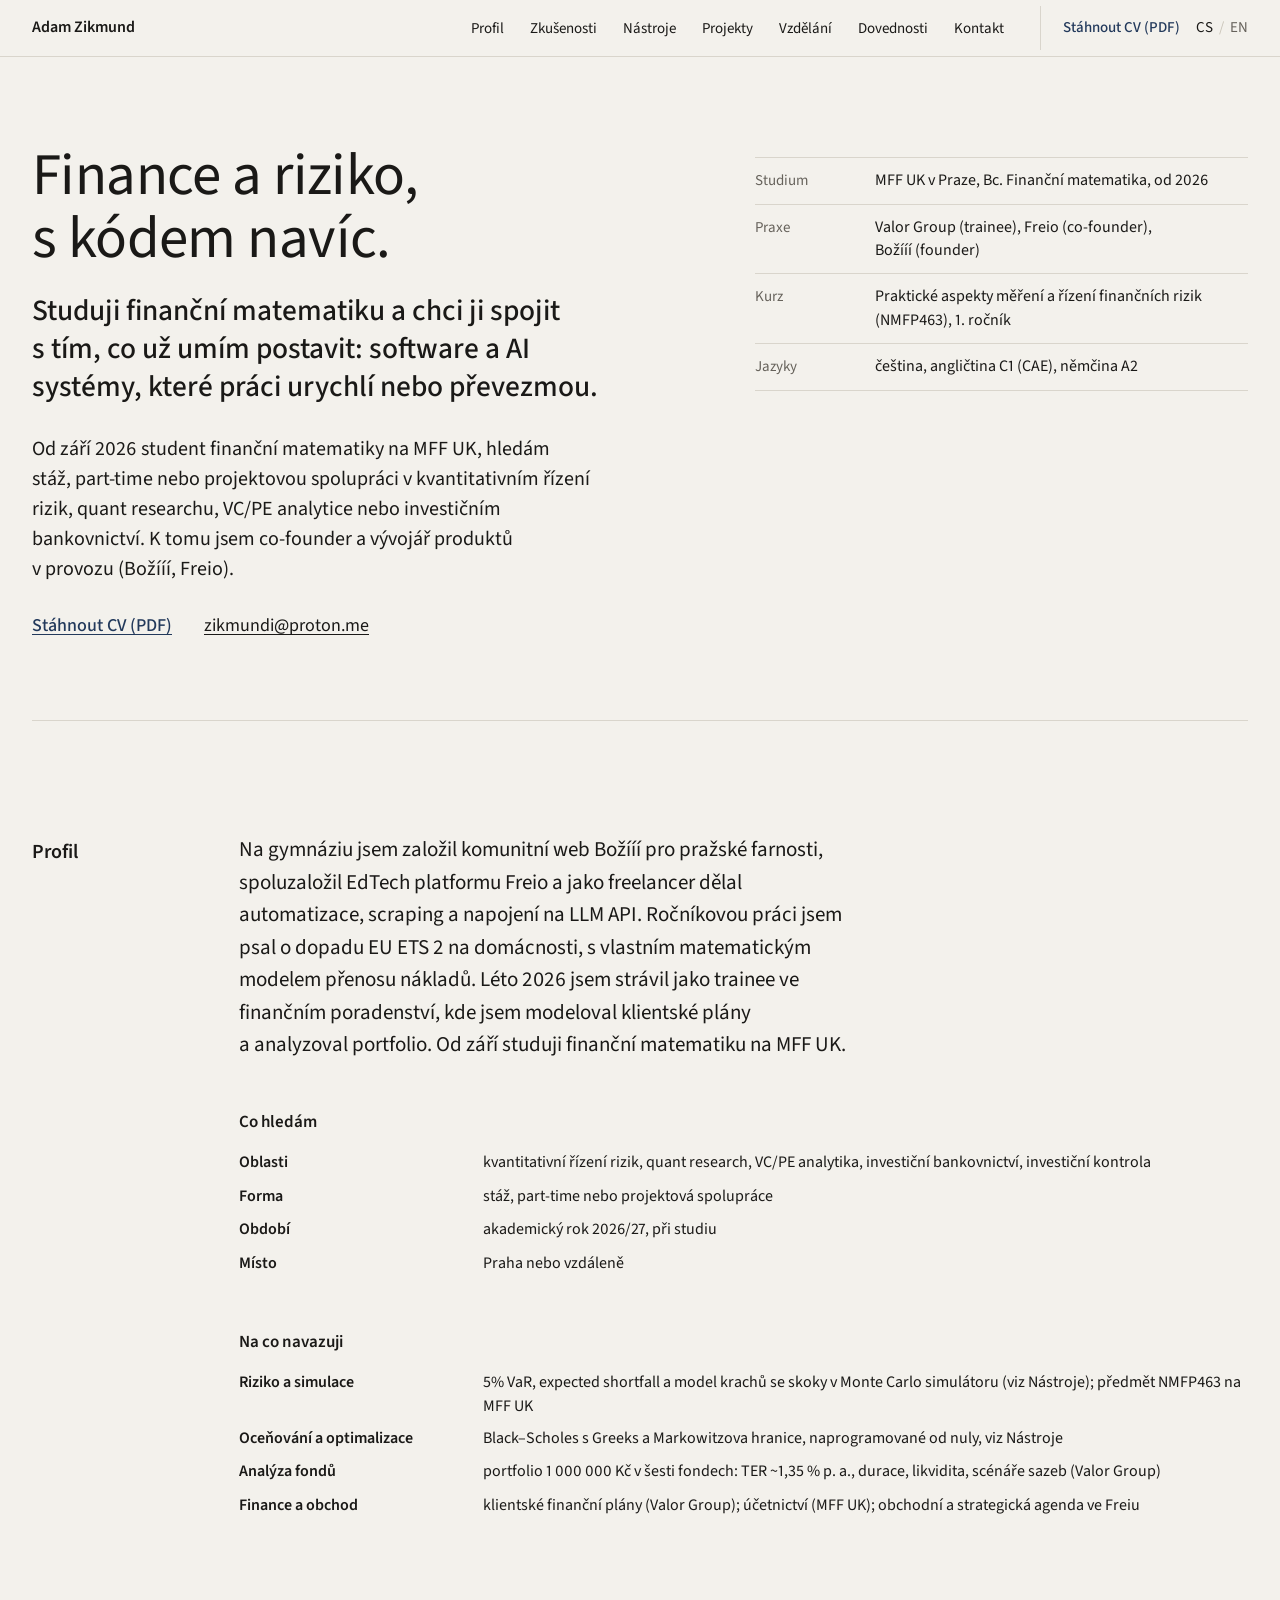
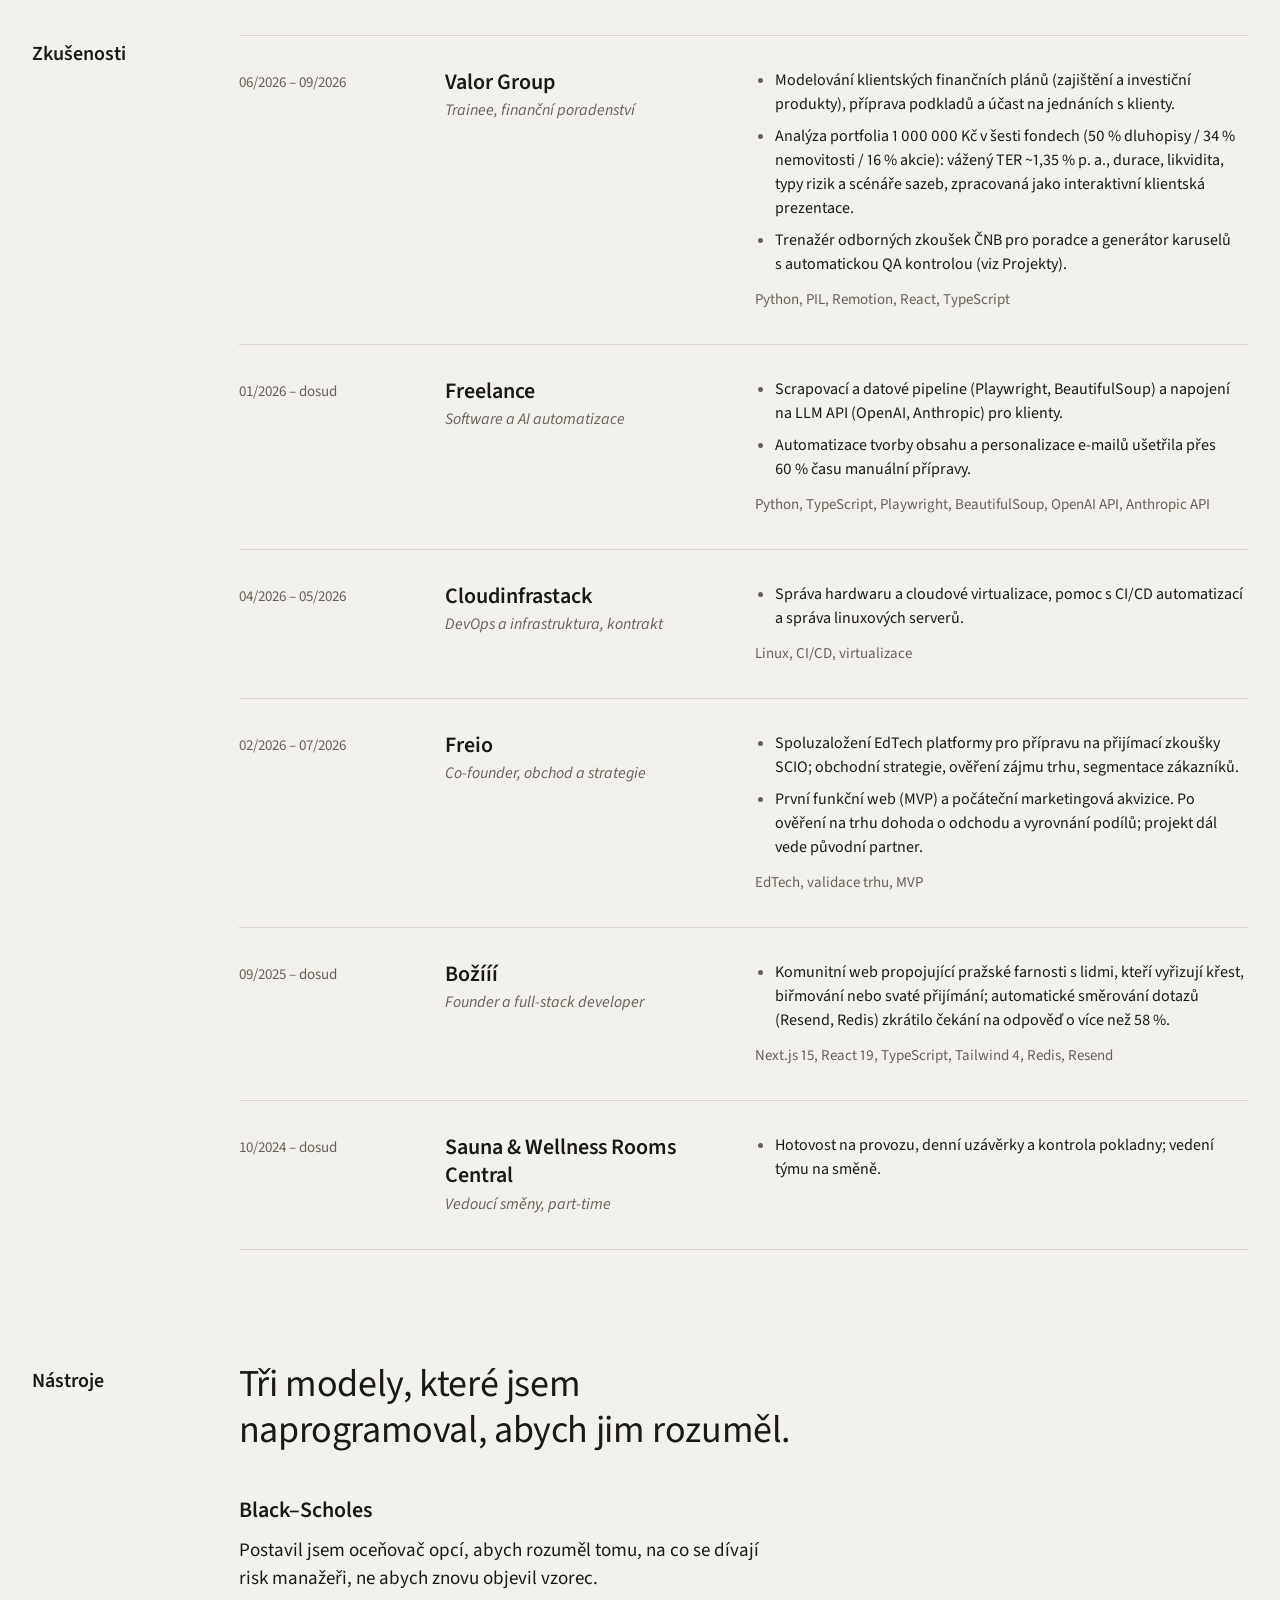
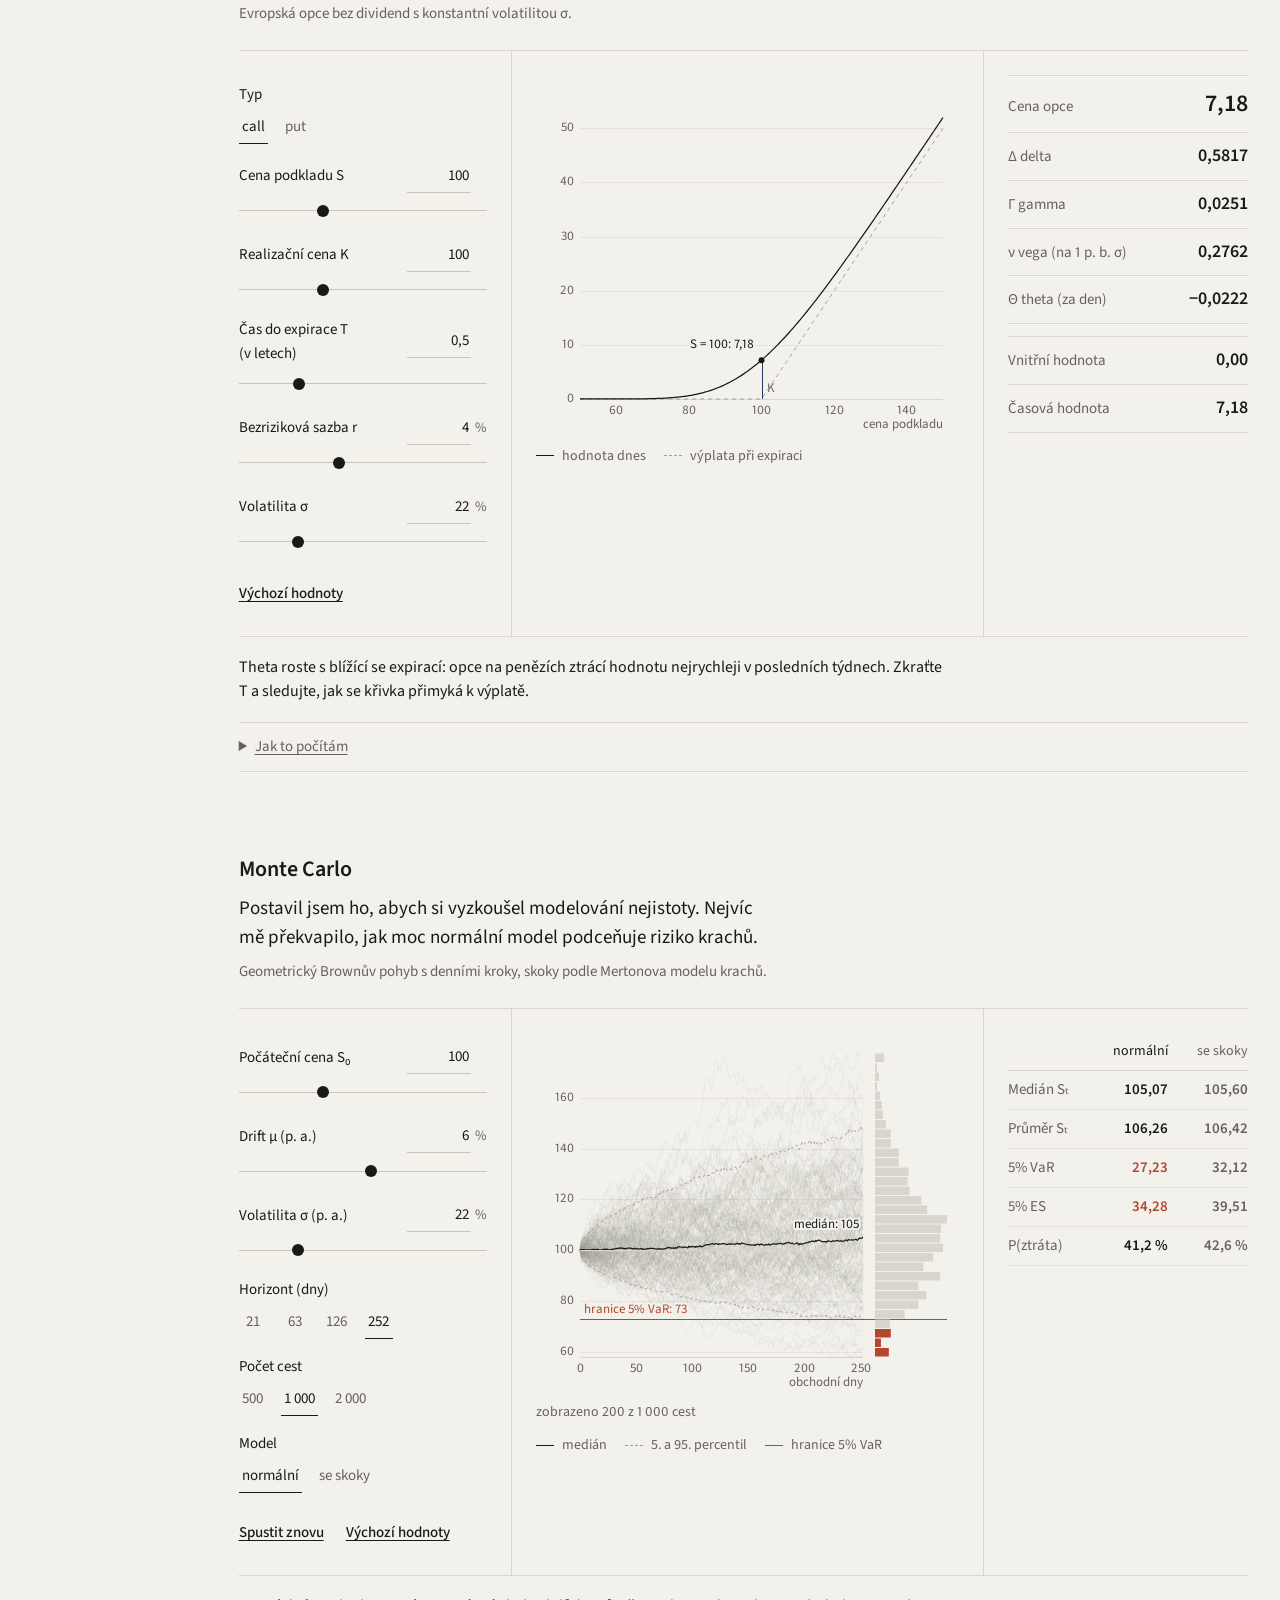
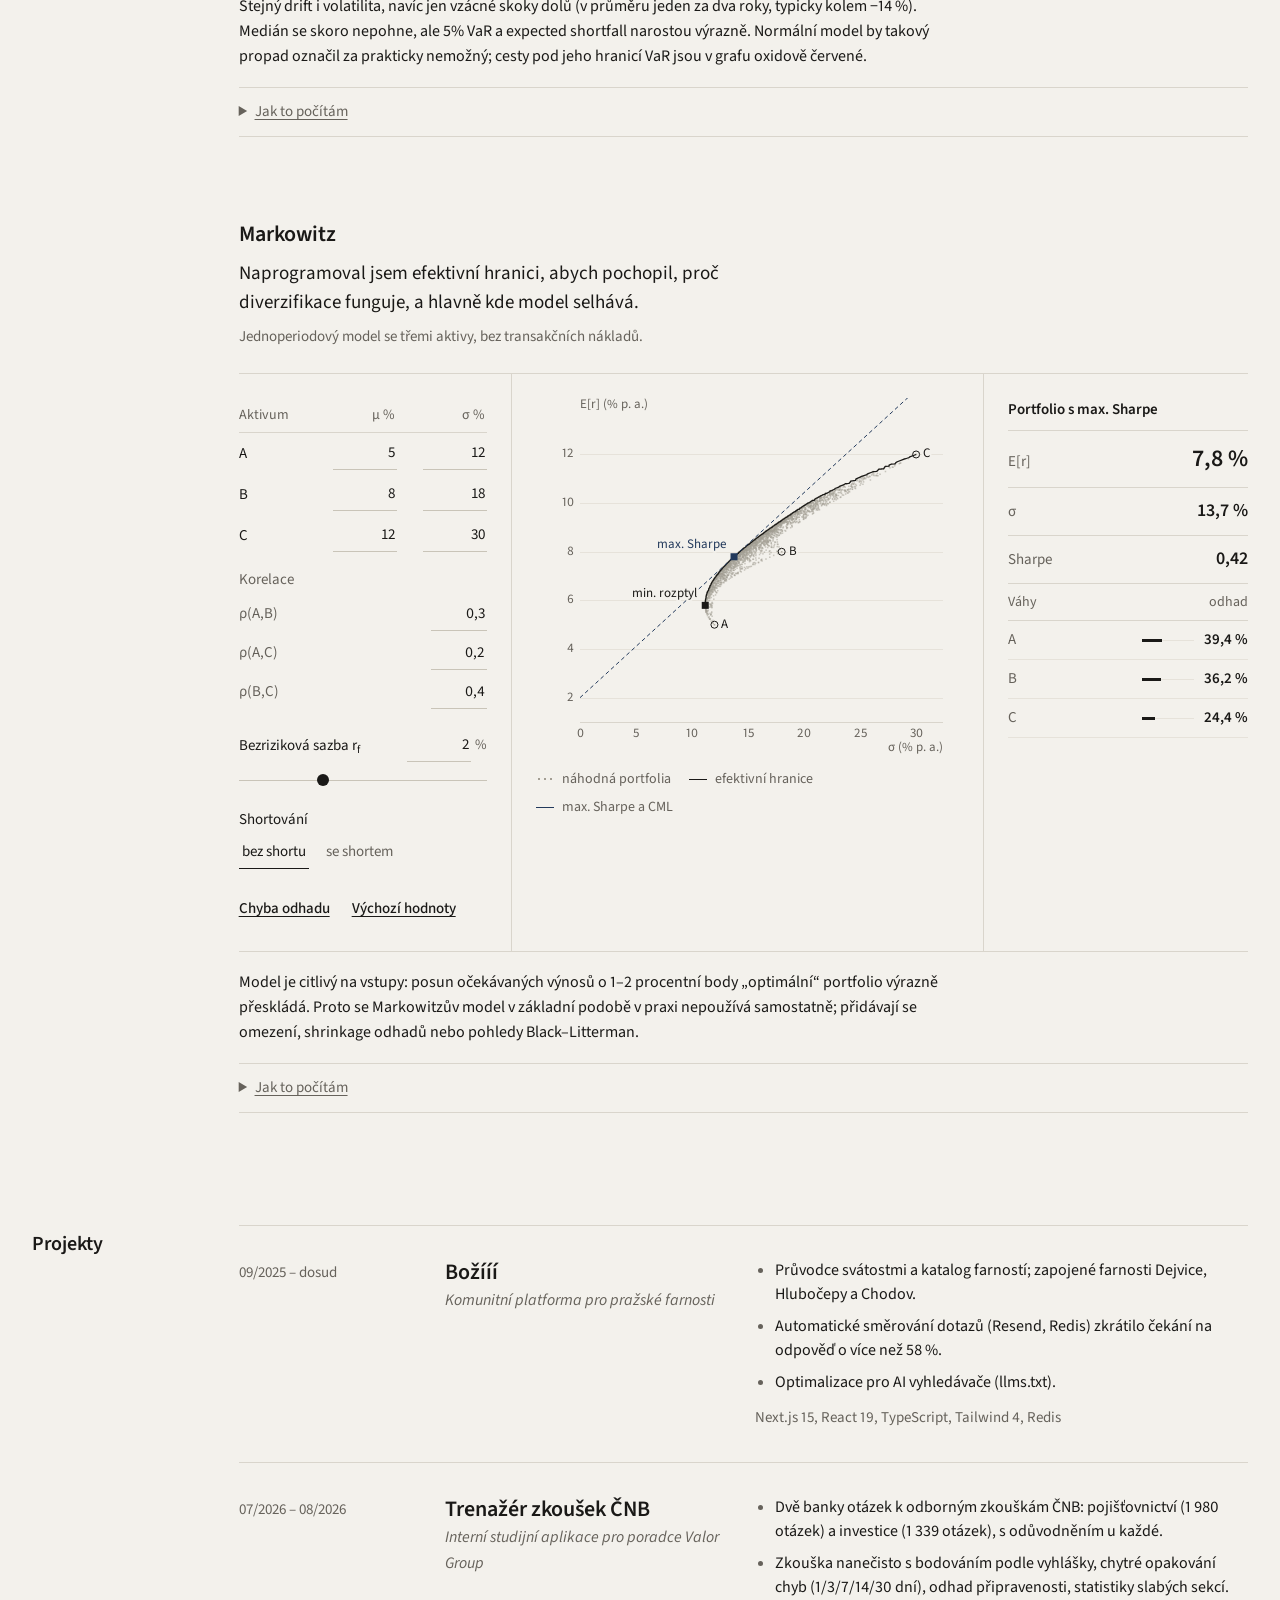
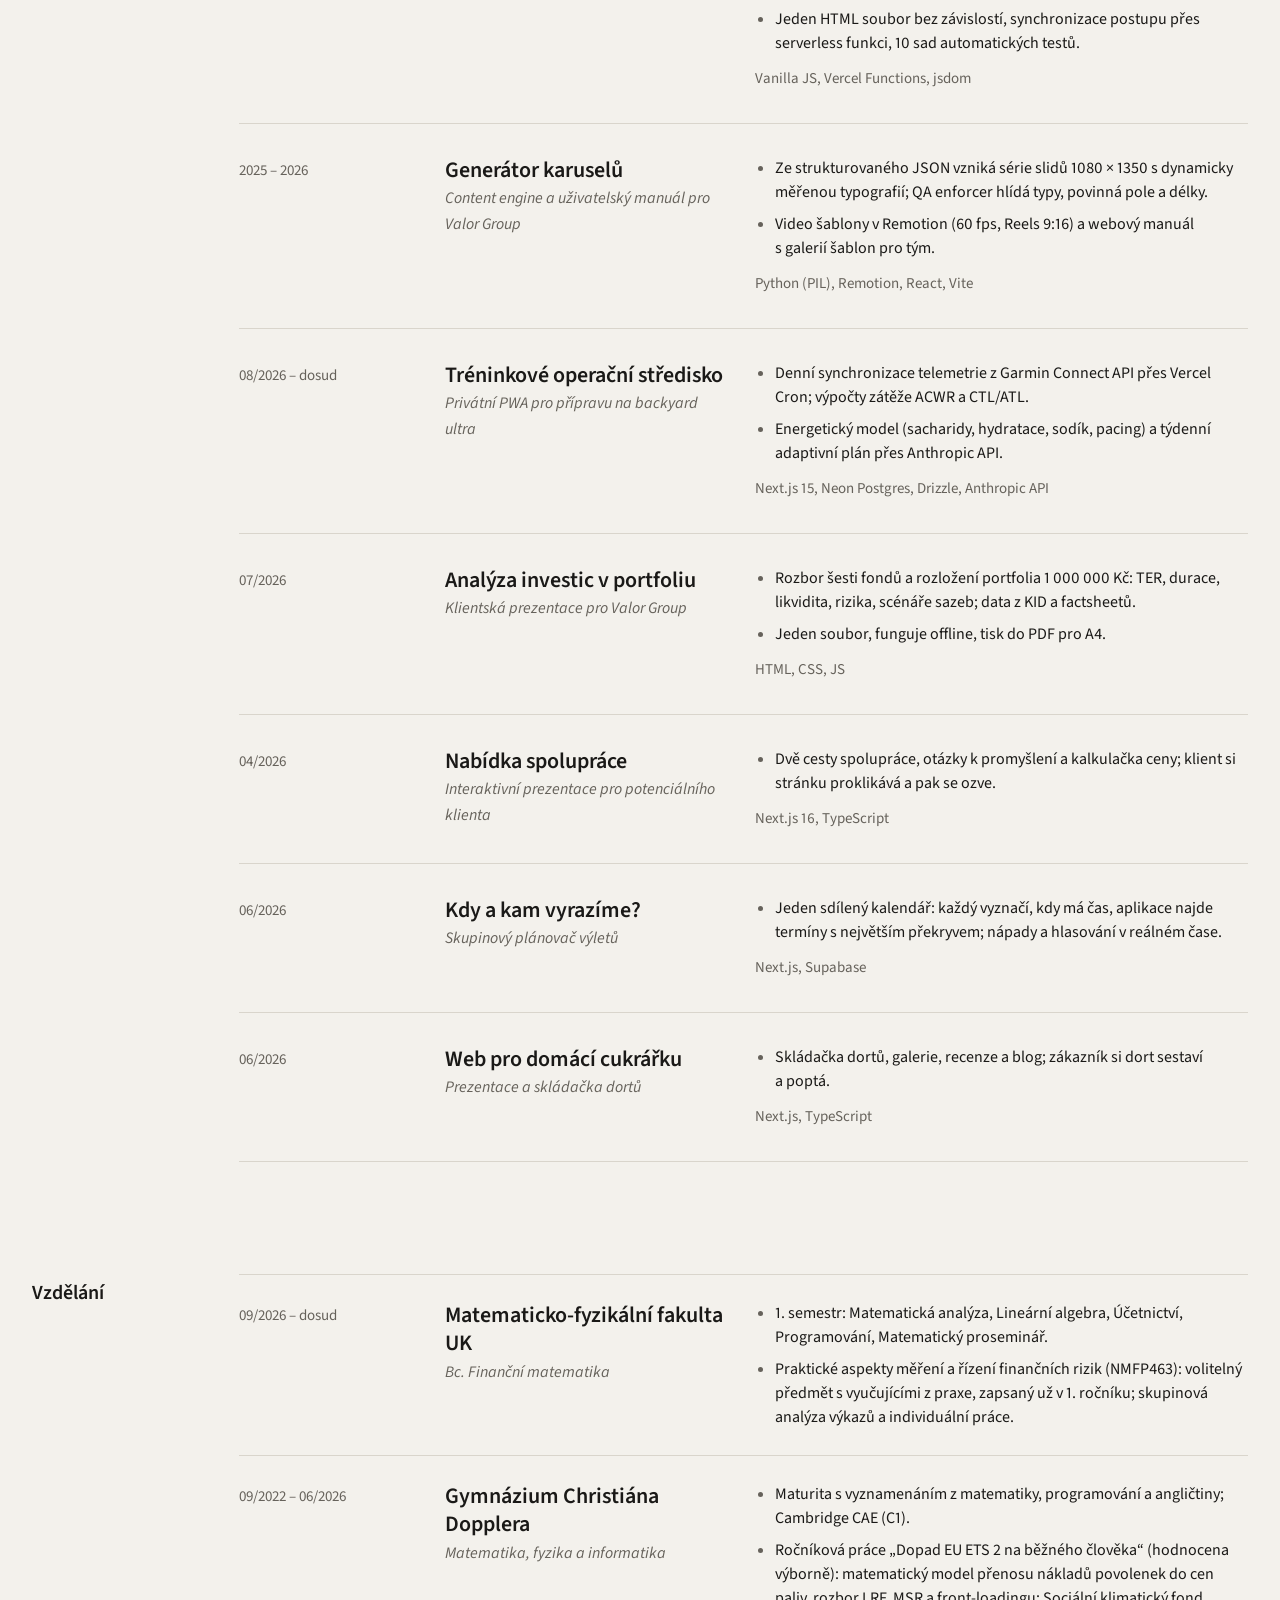
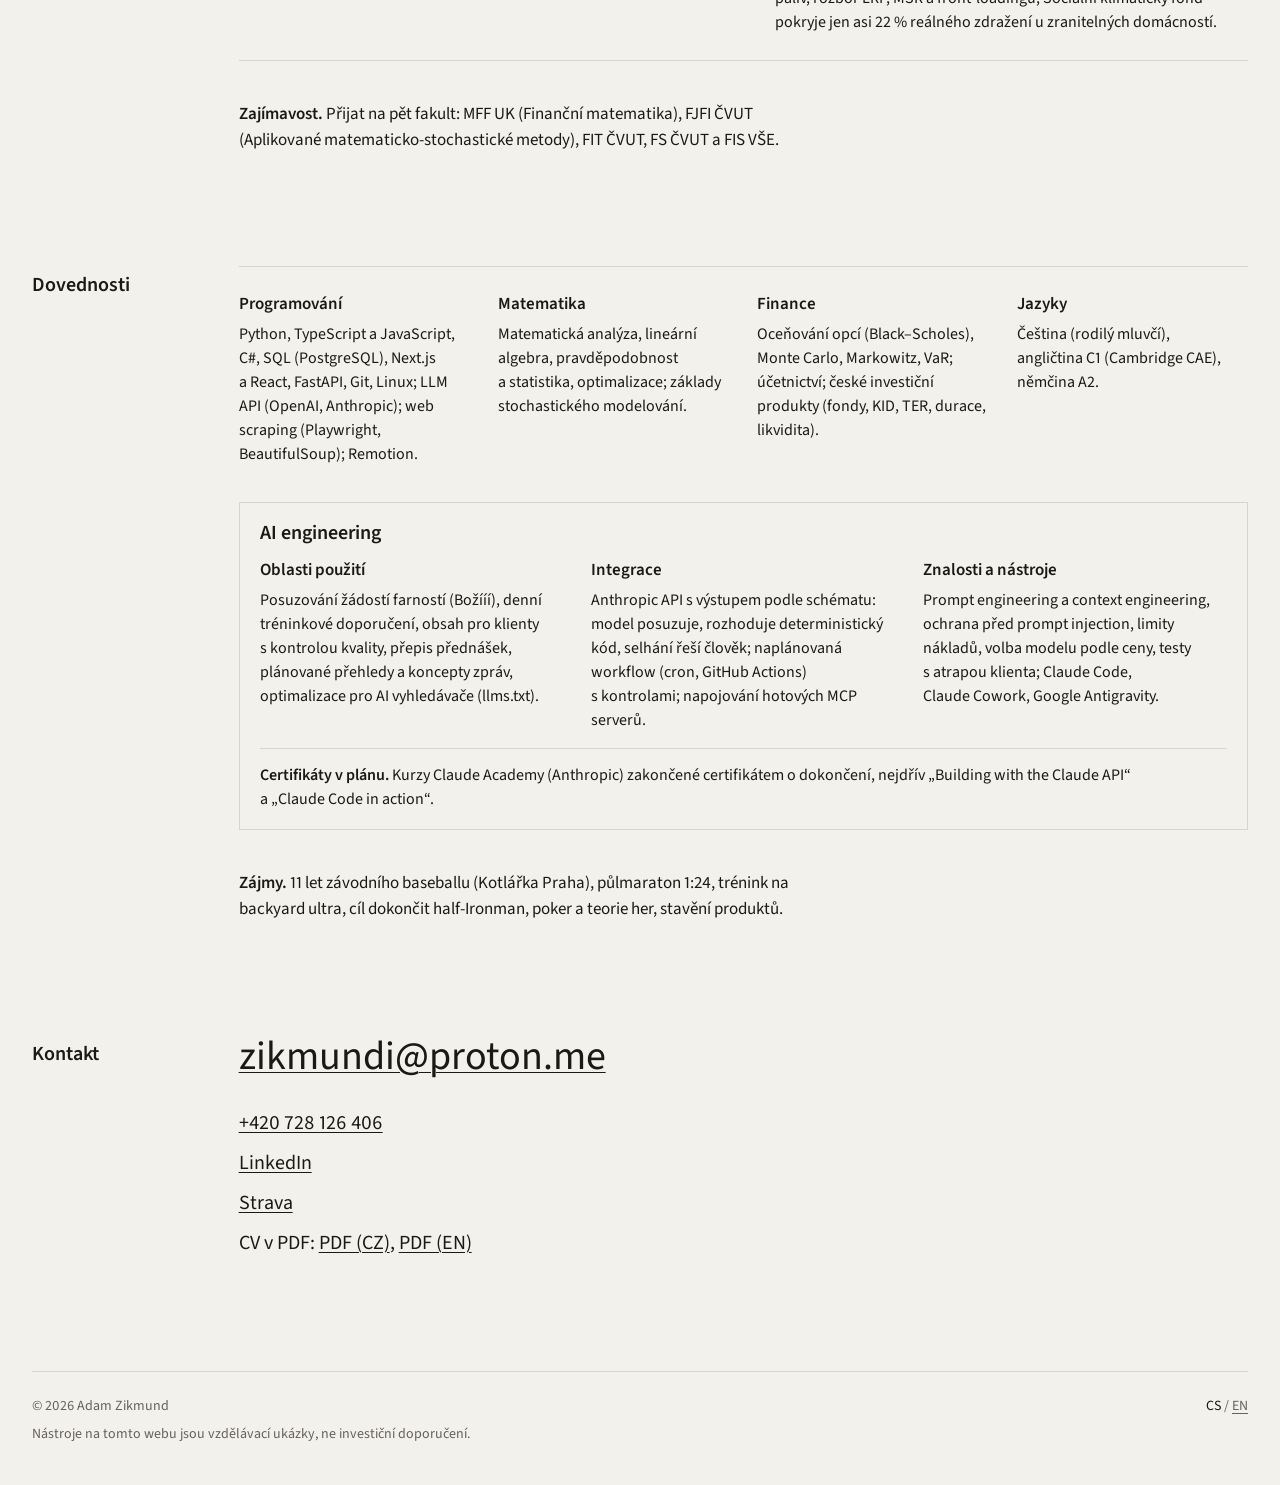
==== a/index.html @ 57f22563 "Opravy z nezávislé revize: karta projektu, patička, číslice, vzorce, odkazy na nástroje, grafy a klá" ====
<!doctype html>
<html lang="cs">
<head>
<meta charset="utf-8">
<meta name="viewport" content="width=device-width, initial-scale=1">
<title>Adam Zikmund – finanční matematika, software a riziko</title>
<meta name="description" content="Student finanční matematiky na MFF UK, předtím co‑founder a vývojář produktů v provozu. Hledám stáž nebo part‑time v kvantitativním řízení rizik, quant researchu, VC/PE analytice nebo investičním bankovnictví.">
<meta name="author" content="Adam Zikmund">
<meta name="color-scheme" content="light">
<meta name="theme-color" content="#f3f1ec">
<link rel="canonical" href="https://cv-seven-dusky-63.vercel.app/">
<meta name="robots" content="noindex">
<link rel="alternate" hreflang="cs" href="https://cv-seven-dusky-63.vercel.app/">
<link rel="alternate" hreflang="en" href="https://cv-seven-dusky-63.vercel.app/en/">
<link rel="alternate" hreflang="x-default" href="https://cv-seven-dusky-63.vercel.app/">
<meta property="og:type" content="profile">
<meta property="og:title" content="Adam Zikmund – finanční matematika, software a riziko">
<meta property="og:description" content="Student finanční matematiky na MFF UK, předtím co‑founder a vývojář produktů v provozu. Hledám stáž nebo part‑time v kvantitativním řízení rizik, quant researchu, VC/PE analytice nebo investičním bankovnictví.">
<meta property="og:url" content="https://cv-seven-dusky-63.vercel.app/">
<meta property="og:locale" content="cs_CZ">
<link rel="icon" href="/assets/favicon.svg" type="image/svg+xml">
<link rel="preconnect" href="https://fonts.googleapis.com">
<link rel="preconnect" href="https://fonts.gstatic.com" crossorigin>
<link rel="stylesheet" href="https://fonts.googleapis.com/css2?family=Source+Sans+3:ital,wght@0,400;0,500;0,600;1,400&display=swap">
<link rel="stylesheet" href="/assets/css/site.css">
<link rel="stylesheet" href="/assets/css/variant-a.css">
<script>document.documentElement.classList.add('js');</script>
<script src="/assets/js/site.js" defer></script>
<script src="/assets/js/quant.js" defer></script>
</head>
<body>
<header class="site-header" id="top">
<a class="skip" href="#main">Přeskočit na obsah</a>
<nav class="nav" aria-label="Hlavní navigace">
  <a class="brand" href="/a/">Adam Zikmund</a>
  <button class="nav-toggle" type="button" aria-expanded="false" aria-controls="nav-menu"><span class="t-open">Obsah</span><span class="t-close">Zavřít</span></button>
  <div class="nav-menu" id="nav-menu">
    <ol class="nav-list">
      <li><a href="#profil" data-spy="profil">Profil</a></li>
      <li><a href="#zkusenosti" data-spy="zkusenosti">Zkušenosti</a></li>
      <li><a href="#nastroje" data-spy="nastroje">Nástroje</a></li>
      <li><a href="#projekty" data-spy="projekty">Projekty</a></li>
      <li><a href="#vzdelani" data-spy="vzdelani">Vzdělání</a></li>
      <li><a href="#dovednosti" data-spy="dovednosti">Dovednosti</a></li>
      <li><a href="#kontakt" data-spy="kontakt">Kontakt</a></li>
    </ol>
    <span class="nav-lang" role="group" aria-label="Jazyk"><span class="is-current">CS</span><span class="sep" aria-hidden="true">/</span><a href="/a/en/" hreflang="en" lang="en">EN</a></span>
  </div>
  <div class="nav-right">
    <a class="nav-cv" href="/cv/Adam-Zikmund-CV-CZ.pdf"><span class="t-long">Stáhnout CV (PDF)</span><span class="t-short">CV (PDF)</span></a>
    <span class="nav-lang" role="group" aria-label="Jazyk"><span class="is-current">CS</span><span class="sep" aria-hidden="true">/</span><a href="/a/en/" hreflang="en" lang="en" title="English version">EN</a></span>
  </div>
</nav>
</header>
<main id="main">
<section class="hero" aria-labelledby="hero-title">
  <div class="hero-text">
    <h1 id="hero-title"><span class="line">Finance a riziko, s kódem navíc.</span> <span class="line">Studuji finanční matematiku a chci ji spojit s tím, co už umím postavit: software a AI systémy, které práci urychlí nebo převezmou.</span></h1>
    <p class="deck">Od září 2026 student finanční matematiky na MFF UK, hledám stáž, part‑time nebo projektovou spolupráci v kvantitativním řízení rizik, quant researchu, VC/PE analytice nebo investičním bankovnictví. K tomu jsem co‑founder a vývojář produktů v provozu (Božííí, Freio).</p>
    <p class="actions"><a class="cv-link" href="/cv/Adam-Zikmund-CV-CZ.pdf">Stáhnout CV (PDF)</a><a class="email-link" href="mailto:zikmundi@proton.me">zikmundi@proton.me</a></p>
  </div>
  <aside class="sheet" aria-labelledby="sheet-title">
    <h2 id="sheet-title" class="visually-hidden">Základní údaje</h2>
    <dl class="sheet-rows">
      <div class="sheet-row"><dt>Studium</dt><dd>MFF UK v Praze, Bc. Finanční matematika, od 2026</dd></div>
      <div class="sheet-row"><dt>Praxe</dt><dd>Valor Group (trainee), Freio (co‑founder), Božííí (founder)</dd></div>
      <div class="sheet-row"><dt>Kurz</dt><dd>Praktické aspekty měření a řízení finančních rizik (NMFP463), 1. ročník</dd></div>
      <div class="sheet-row"><dt>Jazyky</dt><dd>čeština, angličtina C1 (CAE), němčina A2</dd></div>
    </dl>
  </aside>
</section>
<section id="profil" class="section" aria-labelledby="h-profil">
  <div class="rail"><h2 id="h-profil">Profil</h2></div>
  <div class="content">
    <p class="lead">Na gymnáziu jsem založil komunitní web Božííí pro pražské farnosti, spoluzaložil EdTech platformu Freio a jako freelancer dělal automatizace, scraping a napojení na LLM API. Ročníkovou práci jsem psal o dopadu EU ETS 2 na domácnosti, s vlastním matematickým modelem přenosu nákladů. Léto 2026 jsem strávil jako trainee ve finančním poradenství, kde jsem modeloval klientské plány a analyzoval portfolio. Od září studuji finanční matematiku na MFF UK.</p>
    <div class="kv-block">
      <h3 id="h-seeking">Co hledám</h3>
      <dl class="kv" aria-labelledby="h-seeking">
        <div class="kv-row" data-reveal="kv"><dt>Oblasti</dt><dd>kvantitativní řízení rizik, quant research, VC/PE analytika, investiční bankovnictví, investiční kontrola</dd></div>
        <div class="kv-row" data-reveal="kv"><dt>Forma</dt><dd>stáž, part‑time nebo projektová spolupráce</dd></div>
        <div class="kv-row" data-reveal="kv"><dt>Období</dt><dd>akademický rok 2026/27, při studiu</dd></div>
        <div class="kv-row" data-reveal="kv"><dt>Místo</dt><dd>Praha nebo vzdáleně</dd></div>
      </dl>
    </div>
    <div class="kv-block">
      <h3 id="h-basis">Na co navazuji</h3>
      <dl class="kv" aria-labelledby="h-basis">
        <div class="kv-row" data-reveal="kv"><dt>Riziko a simulace</dt><dd>5% VaR, expected shortfall a model krachů se skoky v Monte Carlo simulátoru (viz Nástroje); předmět NMFP463 na MFF UK</dd></div>
        <div class="kv-row" data-reveal="kv"><dt>Oceňování a optimalizace</dt><dd>Black–Scholes s Greeks a Markowitzova hranice, naprogramované od nuly, viz Nástroje</dd></div>
        <div class="kv-row" data-reveal="kv"><dt>Analýza fondů</dt><dd>portfolio 1 000 000 Kč v šesti fondech: TER ~1,35 % p. a., durace, likvidita, scénáře sazeb (Valor Group)</dd></div>
        <div class="kv-row" data-reveal="kv"><dt>Finance a obchod</dt><dd>klientské finanční plány (Valor Group); účetnictví (MFF UK); obchodní a strategická agenda ve Freiu</dd></div>
      </dl>
    </div>
  </div>
</section>
<section id="zkusenosti" class="section" aria-labelledby="h-zkusenosti">
  <div class="rail"><h2 id="h-zkusenosti">Zkušenosti</h2></div>
  <div class="content">
    <ol class="ledger">
      <li class="row" data-reveal="row">
        <div class="row-date"><span>06/2026 – 09/2026</span></div>
        <div class="row-head"><h3>Valor Group</h3><p class="row-role">Trainee, finanční poradenství</p></div>
        <div class="row-body">
          <ul class="results"><li>Modelování klientských finančních plánů (zajištění a investiční produkty), příprava podkladů a účast na jednáních s klienty.</li><li>Analýza portfolia 1 000 000 Kč v šesti fondech (50 % dluhopisy / 34 % nemovitosti / 16 % akcie): vážený TER ~1,35 % p. a., durace, likvidita, typy rizik a scénáře sazeb, zpracovaná jako interaktivní klientská prezentace.</li><li>Trenažér odborných zkoušek ČNB pro poradce a generátor karuselů s automatickou QA kontrolou (viz Projekty).</li></ul>
          <p class="row-stack">Python, PIL, Remotion, React, TypeScript</p>
        </div>
      </li>
      <li class="row" data-reveal="row">
        <div class="row-date"><span>01/2026 – dosud</span></div>
        <div class="row-head"><h3>Freelance</h3><p class="row-role">Software a AI automatizace</p></div>
        <div class="row-body">
          <ul class="results"><li>Scrapovací a datové pipeline (Playwright, BeautifulSoup) a napojení na LLM API (OpenAI, Anthropic) pro klienty.</li><li>Automatizace tvorby obsahu a personalizace e-mailů ušetřila přes 60 % času manuální přípravy.</li></ul>
          <p class="row-stack">Python, TypeScript, Playwright, BeautifulSoup, OpenAI API, Anthropic API</p>
        </div>
      </li>
      <li class="row" data-reveal="row">
        <div class="row-date"><span>04/2026 – 05/2026</span></div>
        <div class="row-head"><h3>Cloudinfrastack</h3><p class="row-role">DevOps a infrastruktura, kontrakt</p></div>
        <div class="row-body">
          <ul class="results"><li>Správa hardwaru a cloudové virtualizace, pomoc s CI/CD automatizací a správa linuxových serverů.</li></ul>
          <p class="row-stack">Linux, CI/CD, virtualizace</p>
        </div>
      </li>
      <li class="row" data-reveal="row">
        <div class="row-date"><span>02/2026 – 07/2026</span></div>
        <div class="row-head"><h3><a href="https://freio.cz" target="_blank" rel="noopener">Freio</a></h3><p class="row-role">Co‑founder, obchod a strategie</p></div>
        <div class="row-body">
          <ul class="results"><li>Spoluzaložení EdTech platformy pro přípravu na přijímací zkoušky SCIO; obchodní strategie, ověření zájmu trhu, segmentace zákazníků.</li><li>První funkční web (MVP) a počáteční marketingová akvizice. Po ověření na trhu dohoda o odchodu a vyrovnání podílů; projekt dál vede původní partner.</li></ul>
          <p class="row-stack">EdTech, validace trhu, MVP</p>
        </div>
      </li>
      <li class="row" data-reveal="row">
        <div class="row-date"><span>09/2025 – dosud</span></div>
        <div class="row-head"><h3><a href="https://boziii.com" target="_blank" rel="noopener">Božííí</a></h3><p class="row-role">Founder a full-stack developer</p></div>
        <div class="row-body">
          <ul class="results"><li>Komunitní web propojující pražské farnosti s lidmi, kteří vyřizují křest, biřmování nebo svaté přijímání; automatické směrování dotazů (Resend, Redis) zkrátilo čekání na odpověď o více než 58 %.</li></ul>
          <p class="row-stack">Next.js 15, React 19, TypeScript, Tailwind 4, Redis, Resend</p>
        </div>
      </li>
      <li class="row" data-reveal="row">
        <div class="row-date"><span>10/2024 – dosud</span></div>
        <div class="row-head"><h3>Sauna &amp; Wellness Rooms Central</h3><p class="row-role">Vedoucí směny, part‑time</p></div>
        <div class="row-body">
          <ul class="results"><li>Hotovost na provozu, denní uzávěrky a kontrola pokladny; vedení týmu na směně.</li></ul>
          
        </div>
      </li>
    </ol>
  </div>
</section>
<section id="nastroje" class="section section-tools" aria-labelledby="h-nastroje">
  <div class="rail"><h2 id="h-nastroje">Nástroje</h2></div>
  <div class="content">
    <p class="section-heading" data-split>Tři modely, které jsem naprogramoval, abych jim rozuměl.</p>
    <div class="tools">
      <article class="tool" id="tool-bs" data-tool="bs" data-reveal="panel">
        <h3 class="tool-title">Black–Scholes</h3>
        <p class="tool-quote">Postavil jsem oceňovač opcí, abych rozuměl tomu, na co se dívají risk manažeři, ne abych znovu objevil vzorec.</p>
        <p class="tool-spec">Evropská opce bez dividend s konstantní volatilitou σ.</p>
        <div class="panel">
          <div class="panel-body">
            <form class="controls" aria-label="Vstupy" onsubmit="return false">
              <fieldset class="toggle" data-role="seg" data-name="type" data-default="call"><legend>Typ</legend><div class="toggle-options"><button type="button" data-value="call" aria-pressed="true">call</button><button type="button" data-value="put" aria-pressed="false">put</button></div></fieldset>
              <div class="ctl">
          <label class="ctl-label" id="bs-S-label" for="bs-S">Cena podkladu S</label>
          <span class="ctl-value"><input id="bs-S" type="text" inputmode="decimal" autocomplete="off" spellcheck="false" data-num name="S" min="50" max="200" step="1" value="100"><span class="unit" aria-hidden="true"></span></span>
          <input type="range" class="ctl-range" aria-labelledby="bs-S-label" data-sync="S" min="50" max="200" step="1" value="100" tabindex="-1">
        </div>
              <div class="ctl">
          <label class="ctl-label" id="bs-K-label" for="bs-K">Realizační cena K</label>
          <span class="ctl-value"><input id="bs-K" type="text" inputmode="decimal" autocomplete="off" spellcheck="false" data-num name="K" min="50" max="200" step="1" value="100"><span class="unit" aria-hidden="true"></span></span>
          <input type="range" class="ctl-range" aria-labelledby="bs-K-label" data-sync="K" min="50" max="200" step="1" value="100" tabindex="-1">
        </div>
              <div class="ctl">
          <label class="ctl-label" id="bs-T-label" for="bs-T">Čas do expirace T (v letech)</label>
          <span class="ctl-value"><input id="bs-T" type="text" inputmode="decimal" autocomplete="off" spellcheck="false" data-num name="T" min="0.05" max="2" step="0.05" value="0,5" data-decimals="2"><span class="unit" aria-hidden="true"></span></span>
          <input type="range" class="ctl-range" aria-labelledby="bs-T-label" data-sync="T" min="0.05" max="2" step="0.05" value="0.5" tabindex="-1">
        </div>
              <div class="ctl">
          <label class="ctl-label" id="bs-r-label" for="bs-r">Bezriziková sazba r</label>
          <span class="ctl-value"><input id="bs-r" type="text" inputmode="decimal" autocomplete="off" spellcheck="false" data-num name="r" min="0" max="10" step="0.25" value="4" data-decimals="2"><span class="unit">%</span></span>
          <input type="range" class="ctl-range" aria-labelledby="bs-r-label" data-sync="r" min="0" max="10" step="0.25" value="4" tabindex="-1">
        </div>
              <div class="ctl">
          <label class="ctl-label" id="bs-sigma-label" for="bs-sigma">Volatilita σ</label>
          <span class="ctl-value"><input id="bs-sigma" type="text" inputmode="decimal" autocomplete="off" spellcheck="false" data-num name="sigma" min="5" max="80" step="1" value="22" data-decimals="1"><span class="unit">%</span></span>
          <input type="range" class="ctl-range" aria-labelledby="bs-sigma-label" data-sync="sigma" min="5" max="80" step="1" value="22" tabindex="-1">
        </div>
              <div class="btn-row"><button type="button" class="text-btn" data-role="reset">Výchozí hodnoty</button></div>
            </form>
            <div class="chart">
              <canvas data-role="chart" role="img" aria-label="Graf hodnoty opce v závislosti na ceně podkladu s vyznačenou výplatou při expiraci a aktuální cenou"></canvas>
              <ul class="legend"><li><i class="sw sw-ink"></i>hodnota dnes</li><li><i class="sw sw-dash"></i>výplata při expiraci</li></ul>
              <noscript><p class="chart-noscript">Nástroje potřebují zapnutý JavaScript.</p></noscript>
            </div>
            <div class="readouts">
              <dl class="ro-list">
                <div class="ro ro-main"><dt>Cena opce</dt><dd data-out="price">–</dd></div>
                <div class="ro"><dt>Δ delta</dt><dd data-out="delta">–</dd></div>
                <div class="ro"><dt>Γ gamma</dt><dd data-out="gamma">–</dd></div>
                <div class="ro"><dt>ν vega (na 1 p. b. σ)</dt><dd data-out="vega">–</dd></div>
                <div class="ro ro-theta"><dt>Θ theta (za den)</dt><dd data-out="theta">–</dd></div>
                <div class="ro ro-sep"><dt>Vnitřní hodnota</dt><dd data-out="intrinsic">–</dd></div>
                <div class="ro"><dt>Časová hodnota</dt><dd data-out="timeValue">–</dd></div>
              </dl>
            </div>
          </div>
          <p class="visually-hidden" aria-live="polite" data-role="live"></p>
          <p class="insight">Theta roste s blížící se expirací: opce na penězích ztrácí hodnotu nejrychleji v posledních týdnech. Zkraťte T a sledujte, jak se křivka přimyká k výplatě.</p>
          <details class="method"><summary>Jak to počítám</summary><ul><li>C = S·N(d₁) − K·e^(−rT)·N(d₂); P = K·e^(−rT)·N(−d₂) − S·N(−d₁)</li><li>d₁ = [ln(S/K) + (r + σ²/2)·T] / (σ·√T); d₂ = d₁ − σ·√T</li><li>N(x) počítám přes erf (Abramowitz–Stegun 7.1.26, chyba pod 1,5·10⁻⁷).</li><li>Δ = N(d₁) pro call, N(d₁) − 1 pro put; Γ = φ(d₁)/(S·σ·√T); ν = S·φ(d₁)·√T / 100 (na 1 p. b. σ); Θ za den = Θ za rok / 365.</li><li>Předpoklady: evropské uplatnění, bez dividend, konstantní σ a r, spojité úročení.</li></ul></details>
        </div>
      </article>
      <article class="tool" id="tool-mc" data-tool="mc" data-reveal="panel">
        <h3 class="tool-title">Monte Carlo</h3>
        <p class="tool-quote">Postavil jsem ho, abych si vyzkoušel modelování nejistoty. Nejvíc mě překvapilo, jak moc normální model podceňuje riziko krachů.</p>
        <p class="tool-spec">Geometrický Brownův pohyb s denními kroky, skoky podle Mertonova modelu krachů.</p>
        <div class="panel">
          <div class="panel-body">
            <form class="controls" aria-label="Vstupy" onsubmit="return false">
              <div class="ctl">
          <label class="ctl-label" id="mc-S0-label" for="mc-S0">Počáteční cena S₀</label>
          <span class="ctl-value"><input id="mc-S0" type="text" inputmode="decimal" autocomplete="off" spellcheck="false" data-num name="S0" min="50" max="200" step="1" value="100"><span class="unit" aria-hidden="true"></span></span>
          <input type="range" class="ctl-range" aria-labelledby="mc-S0-label" data-sync="S0" min="50" max="200" step="1" value="100" tabindex="-1">
        </div>
              <div class="ctl">
          <label class="ctl-label" id="mc-mu-label" for="mc-mu">Drift μ (p. a.)</label>
          <span class="ctl-value"><input id="mc-mu" type="text" autocomplete="off" spellcheck="false" data-num name="mu" min="-10" max="20" step="0.5" value="6" data-decimals="1"><span class="unit">%</span></span>
          <input type="range" class="ctl-range" aria-labelledby="mc-mu-label" data-sync="mu" min="-10" max="20" step="0.5" value="6" tabindex="-1">
        </div>
              <div class="ctl">
          <label class="ctl-label" id="mc-sigma-label" for="mc-sigma">Volatilita σ (p. a.)</label>
          <span class="ctl-value"><input id="mc-sigma" type="text" inputmode="decimal" autocomplete="off" spellcheck="false" data-num name="sigma" min="5" max="80" step="1" value="22" data-decimals="1"><span class="unit">%</span></span>
          <input type="range" class="ctl-range" aria-labelledby="mc-sigma-label" data-sync="sigma" min="5" max="80" step="1" value="22" tabindex="-1">
        </div>
              <fieldset class="toggle" data-role="seg" data-name="horizon" data-default="252"><legend>Horizont (dny)</legend><div class="toggle-options"><button type="button" data-value="21" aria-pressed="false">21</button><button type="button" data-value="63" aria-pressed="false">63</button><button type="button" data-value="126" aria-pressed="false">126</button><button type="button" data-value="252" aria-pressed="true">252</button></div></fieldset>
              <fieldset class="toggle" data-role="seg" data-name="paths" data-default="1000"><legend>Počet cest</legend><div class="toggle-options"><button type="button" data-value="500" aria-pressed="false">500</button><button type="button" data-value="1000" aria-pressed="true">1 000</button><button type="button" data-value="2000" aria-pressed="false">2 000</button></div></fieldset>
              <fieldset class="toggle" data-role="seg" data-name="dist" data-default="normal"><legend>Model</legend><div class="toggle-options"><button type="button" data-value="normal" aria-pressed="true">normální</button><button type="button" data-value="jump" aria-pressed="false">se skoky</button></div></fieldset>
              <div class="btn-row"><button type="button" class="text-btn" data-role="reseed">Spustit znovu</button><button type="button" class="text-btn" data-role="reset">Výchozí hodnoty</button></div>
            </form>
            <div class="chart">
              <canvas data-role="chart" role="img" aria-label="Graf simulovaných cest ceny s mediánem, percentily a hranicí 5% VaR; vpravo histogram koncových hodnot"></canvas>
              <p class="chart-note" data-out="shown"></p>
              <ul class="legend"><li><i class="sw sw-ink"></i>medián</li><li><i class="sw sw-dash"></i>5. a 95. percentil</li><li><i class="sw sw-oxide"></i>hranice 5% VaR</li><li data-role="legend-normal" hidden><i class="sw sw-oxide-dash"></i>hranice VaR normálního modelu</li></ul>
              <noscript><p class="chart-noscript">Nástroje potřebují zapnutý JavaScript.</p></noscript>
            </div>
            <div class="readouts">
              <table class="ro-table">
                <thead><tr><th scope="col"><span class="visually-hidden">Výstupy</span></th><th scope="col" data-col="normal">normální</th><th scope="col" data-col="jump">se skoky</th></tr></thead>
                <tbody>
                  <tr><th scope="row">Medián Sₜ</th><td data-out="median-n">–</td><td data-out="median-t">–</td></tr>
                  <tr><th scope="row">Průměr Sₜ</th><td data-out="mean-n">–</td><td data-out="mean-t">–</td></tr>
                  <tr class="is-oxide"><th scope="row">5% VaR</th><td data-out="var-n">–</td><td data-out="var-t">–</td></tr>
                  <tr class="is-oxide"><th scope="row">5% ES</th><td data-out="es-n">–</td><td data-out="es-t">–</td></tr>
                  <tr><th scope="row">P(ztráta)</th><td data-out="ploss-n">–</td><td data-out="ploss-t">–</td></tr>
                  <tr class="row-delta" data-role="var-delta" hidden><th scope="row">VaR vs. normální</th><td></td><td data-out="varDelta">–</td></tr>
                  <tr class="row-delta" data-role="var-delta" hidden><th scope="row">ES vs. normální</th><td></td><td data-out="esDelta">–</td></tr>
                </tbody>
              </table>
            </div>
          </div>
          <p class="visually-hidden" aria-live="polite" data-role="live"></p>
          <p class="insight">Stejný drift i volatilita, navíc jen vzácné skoky dolů (v průměru jeden za dva roky, typicky kolem −14 %). Medián se skoro nepohne, ale 5% VaR a expected shortfall narostou výrazně. Normální model by takový propad označil za prakticky nemožný; cesty pod jeho hranicí VaR jsou v grafu oxidově červené.</p>
          <details class="method"><summary>Jak to počítám</summary><ul><li>Sₜ₊Δₜ = Sₜ · exp[(μ − σ²/2)·Δt + σ·√Δt · z], Δt = 1/252 (denní krok), z ~ N(0; 1) přes Box–Muller.</li><li>Model se skoky (Merton 1976): s pravděpodobností λ·Δt za den přijde skok exp(J), J ~ N(−0,15; 0,10²), λ = 0,5 za rok; drift je o λ·κ·Δt kompenzován (κ = e^(μ<sub>J</sub> + σ<sub>J</sub>²/2) − 1), aby očekávaná cena zůstala stejná.</li><li>5% VaR = S₀ − 5. percentil koncových hodnot; 5% ES = S₀ − průměr nejhorších 5 % koncových hodnot; P(ztráta) = podíl cest s Sₜ &lt; S₀.</li><li>Oba modely se počítají vždy, ze stejného semínka, aby šly sloupce porovnat; graf ukazuje zvolený model.</li><li>Poznámka: Studentovo t na denních krocích se za delší horizont zprůměruje (CLT) a koncové rozdělení se blíží normálnímu; proto krachy modeluji skoky.</li></ul></details>
        </div>
      </article>
      <article class="tool" id="tool-mk" data-tool="mk" data-reveal="panel">
        <h3 class="tool-title">Markowitz</h3>
        <p class="tool-quote">Naprogramoval jsem efektivní hranici, abych pochopil, proč diverzifikace funguje, a hlavně kde model selhává.</p>
        <p class="tool-spec">Jednoperiodový model se třemi aktivy, bez transakčních nákladů.</p>
        <div class="panel">
          <div class="panel-body">
            <form class="controls" aria-label="Vstupy" onsubmit="return false">
              <table class="assets"><caption class="visually-hidden">Aktiva</caption>
                <thead><tr><th scope="col">Aktivum</th><th scope="col">μ %</th><th scope="col">σ %</th></tr></thead>
                <tbody>
                  <tr><th scope="row">A</th><td><input type="text" inputmode="decimal" autocomplete="off" spellcheck="false" data-num name="mu1" min="0" max="20" step="0.5" value="5" data-decimals="1" aria-label="Aktivum A: μ (%)"></td><td><input type="text" inputmode="decimal" autocomplete="off" spellcheck="false" data-num name="sg1" min="5" max="60" step="1" value="12" data-decimals="0" aria-label="Aktivum A: σ (%)"></td></tr>
                  <tr><th scope="row">B</th><td><input type="text" inputmode="decimal" autocomplete="off" spellcheck="false" data-num name="mu2" min="0" max="20" step="0.5" value="8" data-decimals="1" aria-label="Aktivum B: μ (%)"></td><td><input type="text" inputmode="decimal" autocomplete="off" spellcheck="false" data-num name="sg2" min="5" max="60" step="1" value="18" data-decimals="0" aria-label="Aktivum B: σ (%)"></td></tr>
                  <tr><th scope="row">C</th><td><input type="text" inputmode="decimal" autocomplete="off" spellcheck="false" data-num name="mu3" min="0" max="20" step="0.5" value="12" data-decimals="1" aria-label="Aktivum C: μ (%)"></td><td><input type="text" inputmode="decimal" autocomplete="off" spellcheck="false" data-num name="sg3" min="5" max="60" step="1" value="30" data-decimals="0" aria-label="Aktivum C: σ (%)"></td></tr>
                </tbody>
              </table>
              <div class="corr" role="group" aria-label="Korelace"><span class="ctl-label">Korelace</span>
                <label>ρ(A,B) <input type="text" autocomplete="off" spellcheck="false" data-num name="r12" min="-0.9" max="0.95" step="0.05" value="0,3" data-decimals="2"></label>
                <label>ρ(A,C) <input type="text" autocomplete="off" spellcheck="false" data-num name="r13" min="-0.9" max="0.95" step="0.05" value="0,2" data-decimals="2"></label>
                <label>ρ(B,C) <input type="text" autocomplete="off" spellcheck="false" data-num name="r23" min="-0.9" max="0.95" step="0.05" value="0,4" data-decimals="2"></label>
              </div>
              <div class="ctl">
          <label class="ctl-label" id="mk-rf-label" for="mk-rf">Bezriziková sazba r<sub>f</sub></label>
          <span class="ctl-value"><input id="mk-rf" type="text" inputmode="decimal" autocomplete="off" spellcheck="false" data-num name="rf" min="0" max="6" step="0.25" value="2" data-decimals="2"><span class="unit">%</span></span>
          <input type="range" class="ctl-range" aria-labelledby="mk-rf-label" data-sync="rf" min="0" max="6" step="0.25" value="2" tabindex="-1">
        </div>
              <fieldset class="toggle" data-role="seg" data-name="short" data-default="none"><legend>Shortování</legend><div class="toggle-options"><button type="button" data-value="none" aria-pressed="true">bez shortu</button><button type="button" data-value="short" aria-pressed="false">se shortem</button></div></fieldset>
              <div class="btn-row"><button type="button" class="text-btn btn-error" data-role="error" aria-pressed="false">Chyba odhadu</button><button type="button" class="text-btn" data-role="reset">Výchozí hodnoty</button></div>
            </form>
            <div class="chart">
              <canvas data-role="chart" role="img" aria-label="Bodový graf portfolií v rovině riziko a výnos s efektivní hranicí, portfoliem s minimálním rozptylem a portfoliem s nejvyšším Sharpeho poměrem"></canvas>
              <p class="chart-note" data-role="error-caption" hidden>Takto citlivá je hranice na odhad vstupů.</p>
              <p class="chart-note is-warn" data-role="psd-note" hidden></p>
              <p class="chart-note is-warn" data-role="no-tangency" hidden>Žádné portfolio nepřekoná bezrizikovou sazbu, tečné portfolio proto neexistuje.</p>
              <ul class="legend"><li><i class="sw sw-cloud"></i>náhodná portfolia</li><li><i class="sw sw-ink"></i>efektivní hranice</li><li><i class="sw sw-navy"></i>max. Sharpe a CML</li><li class="legend-ghost" hidden><i class="sw sw-oxide"></i>hranice při chybě odhadu</li></ul>
              <noscript><p class="chart-noscript">Nástroje potřebují zapnutý JavaScript.</p></noscript>
            </div>
            <div class="readouts">
              <p class="ro-title">Portfolio s max. Sharpe</p>
              <dl class="ro-list">
                <div class="ro ro-main"><dt>E[r]</dt><dd data-out="ret">–</dd></div>
                <div class="ro"><dt>σ</dt><dd data-out="risk">–</dd></div>
                <div class="ro"><dt>Sharpe</dt><dd data-out="sharpe">–</dd></div>
              </dl>
              <table class="weights">
                <thead><tr><th scope="col">Váhy</th><th scope="col">odhad</th><th scope="col" class="col-err" hidden>± chyba</th></tr></thead>
                <tbody>
                  <tr><th scope="row">A</th><td><span class="wbar" aria-hidden="true"><i data-bar="0"></i></span><span data-out="w1">–</span></td><td class="col-err" hidden data-out="e1">–</td></tr>
                  <tr><th scope="row">B</th><td><span class="wbar" aria-hidden="true"><i data-bar="1"></i></span><span data-out="w2">–</span></td><td class="col-err" hidden data-out="e2">–</td></tr>
                  <tr><th scope="row">C</th><td><span class="wbar" aria-hidden="true"><i data-bar="2"></i></span><span data-out="w3">–</span></td><td class="col-err" hidden data-out="e3">–</td></tr>
                </tbody>
              </table>
            </div>
          </div>
          <p class="visually-hidden" aria-live="polite" data-role="live"></p>
          <p class="insight">Model je citlivý na vstupy: posun očekávaných výnosů o 1–2 procentní body „optimální“ portfolio výrazně přeskládá. Proto se Markowitzův model v základní podobě v praxi nepoužívá samostatně; přidávají se omezení, shrinkage odhadů nebo pohledy Black–Litterman.</p>
          <details class="method"><summary>Jak to počítám</summary><ul><li>E[r<sub>p</sub>] = Σ w<sub>i</sub>·μ<sub>i</sub>; σ<sub>p</sub>² = Σ<sub>i</sub> Σ<sub>j</sub> w<sub>i</sub>·w<sub>j</sub>·ρ<sub>ij</sub>·σ<sub>i</sub>·σ<sub>j</sub>; Sharpe = (E[r<sub>p</sub>] − r<sub>f</sub>) / σ<sub>p</sub>; Σ w<sub>i</sub> = 1, bez shortu w<sub>i</sub> ≥ 0.</li><li>Hranice = horní obálka 3 000 náhodných portfolií (bez shortu váhy z normalizovaných |N(0,1)|, se shortem z N(0,1) omezené na [−1; 2]) doplněná o dvojice aktiv.</li><li>Chyba odhadu: 20 scénářů s μ<sub>i</sub> ± 1,5 p. b. a σ<sub>i</sub> ± 10 % (pevné semínko); vykreslí se jejich hranice a jako ± se uvádí polovina rozpětí vah max-Sharpe portfolia.</li><li>Tři zadané korelace musí tvořit pozitivně definitní matici; vyžaduji, aby její nejmenší vlastní číslo bylo aspoň 0,05. Pokud ne, zmenšuji všechny tři korelace stejným koeficientem, dokud podmínka neplatí, a upozorním na to pod grafem.</li><li>Předpoklady: jedno období, bez transakčních nákladů; vstupy jsou samy odhadem.</li></ul></details>
        </div>
      </article>
    </div>
    <script type="application/json" id="quant-ui">{"bs":{"type":"Typ","call":"call","put":"put","S":"Cena podkladu S","K":"Realizační cena K","T":"Čas do expirace T (v letech)","r":"Bezriziková sazba r","sigma":"Volatilita σ","unitYears":"","unitPct":"%","price":"Cena opce","delta":"Δ delta","gamma":"Γ gamma","vega":"ν vega (na 1 p. b. σ)","theta":"Θ theta (za den)","intrinsic":"Vnitřní hodnota","timeValue":"Časová hodnota","legendValue":"hodnota dnes","legendPayoff":"výplata při expiraci","axisX":"cena podkladu","aria":"Graf hodnoty opce v závislosti na ceně podkladu s vyznačenou výplatou při expiraci a aktuální cenou","live":"Cena opce {price}, delta {delta}, theta {theta} za den."},"mc":{"S0":"Počáteční cena S₀","mu":"Drift μ (p. a.)","sigma":"Volatilita σ (p. a.)","horizon":"Horizont (dny)","days":"dní","paths":"Počet cest","dist":"Model","normal":"normální","fat":"se skoky","rerun":"Spustit znovu","unitPct":"%","colNormal":"normální","colFat":"se skoky","median":"Medián Sₜ","mean":"Průměr Sₜ","var":"5% VaR","ploss":"P(ztráta)","varDelta":"VaR vs. normální","shown":"zobrazeno {shown} z {total} cest","legendMedian":"medián","legendVar":"hranice 5% VaR","legendS0":"S₀","legendPct":"5. a 95. percentil","axisX":"obchodní dny","aria":"Graf simulovaných cest ceny s mediánem, percentily a hranicí 5% VaR; vpravo histogram koncových hodnot","live":"Medián koncové ceny {median}, 5% VaR {var}, expected shortfall {es}, pravděpodobnost ztráty {ploss}.","es":"5% ES","esDelta":"ES vs. normální","legendVarNormal":"hranice VaR normálního modelu"},"mk":{"assets":"Aktiva","asset":"Aktivum","names":["A","B","C"],"mu":"μ","sigma":"σ","corr":"Korelace","rho":"ρ","rf":"Bezriziková sazba r_f","short":"Shortování","noShort":"bez shortu","withShort":"se shortem","error":"Chyba odhadu","unitPct":"%","maxSharpe":"Portfolio s max. Sharpe","ret":"E[r]","risk":"σ","sharpe":"Sharpe","weights":"Váhy","colEstimate":"odhad","colError":"± chyba","legendCloud":"náhodná portfolia","legendFrontier":"efektivní hranice","legendMin":"min. rozptyl","legendMax":"max. Sharpe","legendCml":"CML","legendGhost":"hranice při chybě odhadu","axisX":"σ (% p. a.)","axisY":"E[r] (% p. a.)","caption":"Takto citlivá je hranice na odhad vstupů.","aria":"Bodový graf portfolií v rovině riziko a výnos s efektivní hranicí, portfoliem s minimálním rozptylem a portfoliem s nejvyšším Sharpeho poměrem","live":"Portfolio s nejvyšším Sharpeho poměrem: výnos {ret}, riziko {risk}, Sharpe {sharpe}.","psdNote":"Zadané korelace jsou vzájemně nekonzistentní nebo téměř singulární, proto je zmenšuji koeficientem {c}.","noTangency":"Žádné portfolio nepřekoná bezrizikovou sazbu, tečné portfolio proto neexistuje."}}</script>
  </div>
</section>
<section id="projekty" class="section" aria-labelledby="h-projekty">
  <div class="rail"><h2 id="h-projekty">Projekty</h2></div>
  <div class="content">
    <ol class="ledger">
      <li class="row" data-reveal="row">
        <div class="row-date"><span>09/2025 – dosud</span></div>
        <div class="row-head"><h3><a href="https://boziii.com" target="_blank" rel="noopener">Božííí</a></h3><p class="row-role">Komunitní platforma pro pražské farnosti</p></div>
        <div class="row-body">
          <ul class="results"><li>Průvodce svátostmi a katalog farností; zapojené farnosti Dejvice, Hlubočepy a Chodov.</li><li>Automatické směrování dotazů (Resend, Redis) zkrátilo čekání na odpověď o více než 58 %.</li><li>Optimalizace pro AI vyhledávače (llms.txt).</li></ul>
          <p class="row-stack">Next.js 15, React 19, TypeScript, Tailwind 4, Redis</p>
        </div>
      </li>
      <li class="row" data-reveal="row">
        <div class="row-date"><span>07/2026 – 08/2026</span></div>
        <div class="row-head"><h3>Trenažér zkoušek ČNB</h3><p class="row-role">Interní studijní aplikace pro poradce Valor Group</p></div>
        <div class="row-body">
          <ul class="results"><li>Dvě banky otázek k odborným zkouškám ČNB: pojišťovnictví (1 980 otázek) a investice (1 339 otázek), s odůvodněním u každé.</li><li>Zkouška nanečisto s bodováním podle vyhlášky, chytré opakování chyb (1/3/7/14/30 dní), odhad připravenosti, statistiky slabých sekcí.</li><li>Jeden HTML soubor bez závislostí, synchronizace postupu přes serverless funkci, 10 sad automatických testů.</li></ul>
          <p class="row-stack">Vanilla JS, Vercel Functions, jsdom</p>
        </div>
      </li>
      <li class="row" data-reveal="row">
        <div class="row-date"><span>2025 – 2026</span></div>
        <div class="row-head"><h3>Generátor karuselů</h3><p class="row-role">Content engine a uživatelský manuál pro Valor Group</p></div>
        <div class="row-body">
          <ul class="results"><li>Ze strukturovaného JSON vzniká série slidů 1080 × 1350 s dynamicky měřenou typografií; QA enforcer hlídá typy, povinná pole a délky.</li><li>Video šablony v Remotion (60 fps, Reels 9:16) a webový manuál s galerií šablon pro tým.</li></ul>
          <p class="row-stack">Python (PIL), Remotion, React, Vite</p>
        </div>
      </li>
      <li class="row" data-reveal="row">
        <div class="row-date"><span>08/2026 – dosud</span></div>
        <div class="row-head"><h3>Tréninkové operační středisko</h3><p class="row-role">Privátní PWA pro přípravu na backyard ultra</p></div>
        <div class="row-body">
          <ul class="results"><li>Denní synchronizace telemetrie z Garmin Connect API přes Vercel Cron; výpočty zátěže ACWR a CTL/ATL.</li><li>Energetický model (sacharidy, hydratace, sodík, pacing) a týdenní adaptivní plán přes Anthropic API.</li></ul>
          <p class="row-stack">Next.js 15, Neon Postgres, Drizzle, Anthropic API</p>
        </div>
      </li>
      <li class="row" data-reveal="row">
        <div class="row-date"><span>07/2026</span></div>
        <div class="row-head"><h3>Analýza investic v portfoliu</h3><p class="row-role">Klientská prezentace pro Valor Group</p></div>
        <div class="row-body">
          <ul class="results"><li>Rozbor šesti fondů a rozložení portfolia 1 000 000 Kč: TER, durace, likvidita, rizika, scénáře sazeb; data z KID a factsheetů.</li><li>Jeden soubor, funguje offline, tisk do PDF pro A4.</li></ul>
          <p class="row-stack">HTML, CSS, JS</p>
        </div>
      </li>
      <li class="row" data-reveal="row">
        <div class="row-date"><span>04/2026</span></div>
        <div class="row-head"><h3>Nabídka spolupráce</h3><p class="row-role">Interaktivní prezentace pro potenciálního klienta</p></div>
        <div class="row-body">
          <ul class="results"><li>Dvě cesty spolupráce, otázky k promyšlení a kalkulačka ceny; klient si stránku proklikává a pak se ozve.</li></ul>
          <p class="row-stack">Next.js 16, TypeScript</p>
        </div>
      </li>
      <li class="row" data-reveal="row">
        <div class="row-date"><span>06/2026</span></div>
        <div class="row-head"><h3>Kdy a kam vyrazíme?</h3><p class="row-role">Skupinový plánovač výletů</p></div>
        <div class="row-body">
          <ul class="results"><li>Jeden sdílený kalendář: každý vyznačí, kdy má čas, aplikace najde termíny s největším překryvem; nápady a hlasování v reálném čase.</li></ul>
          <p class="row-stack">Next.js, Supabase</p>
        </div>
      </li>
      <li class="row" data-reveal="row">
        <div class="row-date"><span>06/2026</span></div>
        <div class="row-head"><h3>Web pro domácí cukrářku</h3><p class="row-role">Prezentace a skládačka dortů</p></div>
        <div class="row-body">
          <ul class="results"><li>Skládačka dortů, galerie, recenze a blog; zákazník si dort sestaví a poptá.</li></ul>
          <p class="row-stack">Next.js, TypeScript</p>
        </div>
      </li>
    </ol>
  </div>
</section>
<section id="vzdelani" class="section" aria-labelledby="h-vzdelani">
  <div class="rail"><h2 id="h-vzdelani">Vzdělání</h2></div>
  <div class="content">
    <ol class="ledger">
      <li class="row" data-reveal="row">
        <div class="row-date"><span>09/2026 – dosud</span></div>
        <div class="row-head"><h3>Matematicko-fyzikální fakulta UK</h3><p class="row-role">Bc. Finanční matematika</p></div>
        <div class="row-body">
          <ul class="results"><li>1. semestr: Matematická analýza, Lineární algebra, Účetnictví, Programování, Matematický proseminář.</li><li>Praktické aspekty měření a řízení finančních rizik (NMFP463): volitelný předmět s vyučujícími z praxe, zapsaný už v 1. ročníku; skupinová analýza výkazů a individuální práce.</li></ul>
          
        </div>
      </li>
      <li class="row" data-reveal="row">
        <div class="row-date"><span>09/2022 – 06/2026</span></div>
        <div class="row-head"><h3>Gymnázium Christiána Dopplera</h3><p class="row-role">Matematika, fyzika a informatika</p></div>
        <div class="row-body">
          <ul class="results"><li>Maturita s vyznamenáním z matematiky, programování a angličtiny; Cambridge CAE (C1).</li><li>Ročníková práce „Dopad EU ETS 2 na běžného člověka“ (hodnocena výborně): matematický model přenosu nákladů povolenek do cen paliv, rozbor LRF, MSR a front‑loadingu; Sociální klimatický fond pokryje jen asi 22 % reálného zdražení u zranitelných domácností.</li></ul>
          
        </div>
      </li>
    </ol>
    <p class="edu-note"><strong>Zajímavost.</strong> Přijat na pět fakult: MFF UK (Finanční matematika), FJFI ČVUT (Aplikované matematicko-stochastické metody), FIT ČVUT, FS ČVUT a FIS VŠE.</p>
  </div>
</section>
<section id="dovednosti" class="section" aria-labelledby="h-dovednosti">
  <div class="rail"><h2 id="h-dovednosti">Dovednosti</h2></div>
  <div class="content">
    <dl class="skills-grid">
      <div class="skill"><dt>Programování</dt><dd>Python, TypeScript a JavaScript, C#, SQL (PostgreSQL), Next.js a React, FastAPI, Git, Linux; LLM API (OpenAI, Anthropic); web scraping (Playwright, BeautifulSoup); Remotion.</dd></div>
      <div class="skill"><dt>Matematika</dt><dd>Matematická analýza, lineární algebra, pravděpodobnost a statistika, optimalizace; základy stochastického modelování.</dd></div>
      <div class="skill"><dt>Finance</dt><dd>Oceňování opcí (Black–Scholes), Monte Carlo, Markowitz, VaR; účetnictví; české investiční produkty (fondy, KID, TER, durace, likvidita).</dd></div>
      <div class="skill"><dt>Jazyky</dt><dd>Čeština (rodilý mluvčí), angličtina C1 (Cambridge CAE), němčina A2.</dd></div>
    </dl>
    <div class="ai-frame">
      <h3 class="ai-title">AI engineering</h3>
      <dl class="ai-grid">
        <div class="skill"><dt>Oblasti použití</dt><dd>Posuzování žádostí farností (Božííí), denní tréninkové doporučení, obsah pro klienty s kontrolou kvality, přepis přednášek, plánované přehledy a koncepty zpráv, optimalizace pro AI vyhledávače (llms.txt).</dd></div>
        <div class="skill"><dt>Integrace</dt><dd>Anthropic API s výstupem podle schématu: model posuzuje, rozhoduje deterministický kód, selhání řeší člověk; naplánovaná workflow (cron, GitHub Actions) s kontrolami; napojování hotových MCP serverů.</dd></div>
        <div class="skill"><dt>Znalosti a nástroje</dt><dd>Prompt engineering a context engineering, ochrana před prompt injection, limity nákladů, volba modelu podle ceny, testy s atrapou klienta; Claude Code, Claude Cowork, Google Antigravity.</dd></div>
      </dl>
      <p class="ai-cert"><strong>Certifikáty v plánu.</strong> Kurzy Claude Academy (Anthropic) zakončené certifikátem o dokončení, nejdřív „Building with the Claude API“ a „Claude Code in action“.</p>
    </div>
    <p class="interests"><strong>Zájmy.</strong> 11 let závodního baseballu (Kotlářka Praha), půlmaraton 1:24, trénink na backyard ultra, cíl dokončit half-Ironman, poker a teorie her, stavění produktů.</p>
  </div>
</section>
<section id="kontakt" class="section section-contact" aria-labelledby="h-kontakt">
  <div class="rail"><h2 id="h-kontakt">Kontakt</h2></div>
  <div class="content">
    <p class="contact-email"><a href="mailto:zikmundi@proton.me">zikmundi@proton.me</a></p>
    <ul class="contact-list">
      <li><a href="tel:+420728126406">+420 728 126 406</a></li>
      <li><a href="https://www.linkedin.com/in/adam-zikmund-ba3469360/" target="_blank" rel="noopener">LinkedIn</a></li>
      <li><a href="https://www.strava.com/athletes/116589100" target="_blank" rel="noopener">Strava</a></li>
      <li>CV v PDF: <a href="/cv/Adam-Zikmund-CV-CZ.pdf">PDF (CZ)</a>, <a href="/cv/Adam-Zikmund-CV-EN.pdf">PDF (EN)</a></li>
    </ul>
  </div>
</section>
</main>
<footer class="site-footer">
  <p>© 2026 Adam Zikmund</p>
  <p class="footer-note">Nástroje na tomto webu jsou vzdělávací ukázky, ne investiční doporučení.</p>
  <p class="footer-lang"><span class="is-current">CS</span> / <a href="/a/en/" hreflang="en" lang="en">EN</a></p>
</footer>
</body>
</html>
---- assets/css/site.css ----
/* Adam Zikmund – shared structure. Fonts, colours and the type scale come from variant-a.css or variant-b.css. */
:root {
  --bg: #ffffff; --surface: #f7f7f7; --ink: #1a1a1a; --ink-2: #5f5f5f;
  --line: #dddddd; --line-strong: #c8c8c8; --grid: #ececec; --rule: var(--line);
  --navy: #22395b; --oxide: #b4472b; --cloud: #a3a3a3;
  --font-text: Georgia, serif; --font-chart: Georgia, serif; --chart-fs: 12px; --chart-bg: var(--bg);
  --gutter: 16px; --max: 1280px; --nav-h: 56px; --section-pad: 72px; --dur: 150ms;
  color-scheme: light;
}
@media (min-width: 640px) { :root { --gutter: 24px; } }
@media (min-width: 1024px) { :root { --gutter: 32px; --section-pad: 112px; } }

*, *::before, *::after { box-sizing: border-box; }
[hidden] { display: none !important; }
html { -webkit-text-size-adjust: 100%; scroll-behavior: smooth; scroll-padding-top: calc(var(--nav-h) + 16px); }
@media (prefers-reduced-motion: reduce) { html { scroll-behavior: auto; } }
body {
  margin: 0; background: var(--bg); color: var(--ink);
  font-family: var(--font-text); font-size: 17px; line-height: 1.55;
  font-variant-numeric: proportional-nums lining-nums;
  -webkit-font-smoothing: antialiased; text-rendering: optimizeLegibility;
}
@media (min-width: 640px) { body { font-size: 18px; line-height: 1.6; } }
body.nav-open { overflow: hidden; }
h1, h2, h3, p, dl, dd, dt, ul, ol, figure { margin: 0; }
ul, ol { padding: 0; list-style: none; }
strong { font-weight: 600; }
a { color: inherit; text-decoration: underline; text-decoration-thickness: 1px; text-underline-offset: 3px; transition: color var(--dur); }
a:hover { color: var(--navy); }
:focus-visible { outline: 2px solid var(--navy); outline-offset: 2px; }
time, .row-date span, .ro dd, .ctl-value, .assets td, .ro-table td, .weights td, .corr input { font-variant-numeric: tabular-nums lining-nums; }
.visually-hidden { position: absolute !important; width: 1px; height: 1px; padding: 0; margin: -1px; overflow: hidden; clip: rect(0 0 0 0); white-space: nowrap; border: 0; }
.skip { position: absolute; left: var(--gutter); top: -100px; background: var(--ink); color: var(--bg); padding: 8px 12px; z-index: 100; }
.skip:focus { top: 8px; }

/* ---------- layout ---------- */
.nav, .hero, .section, .site-footer { max-width: var(--max); margin-inline: auto; padding-inline: var(--gutter); }

/* ---------- nav ---------- */
.site-header { position: sticky; top: 0; z-index: 50; background: var(--bg); border-bottom: 1px solid var(--line); }
.nav { height: var(--nav-h); display: flex; align-items: center; gap: 14px; }
.brand { font-weight: 600; font-size: 16px; text-decoration: none; margin-right: auto; padding: 10px 0; }
.brand:hover { color: var(--ink); }
.nav-list { display: none; }
.nav-list a { text-decoration: none; font-size: 15px; padding: 4px 0; border-bottom: 1px solid transparent; }
.nav-list a:hover { color: var(--navy); border-bottom-color: var(--navy); }
.nav-list a.is-active { border-bottom-color: var(--ink); }
.nav-right { display: flex; align-items: center; gap: 16px; }
.nav-cv { text-decoration: none; color: var(--navy); font-weight: 500; font-size: 15px; white-space: nowrap; padding: 10px 0; }
.nav-cv:hover { text-decoration: underline; }
.nav-cv .t-long { display: none; }
.nav-lang { font-size: 15px; display: inline-flex; gap: 6px; }
.nav-lang .is-current { color: var(--ink); }
.nav-lang a { color: var(--ink-2); text-decoration: none; padding: 10px 6px; margin: -10px -6px; }
.nav-lang a:hover { color: var(--navy); text-decoration: underline; }
.nav-lang .sep { color: var(--line-strong); }
.nav-menu .nav-lang { display: none; }
@media (max-width: 639px) { .nav-right > .nav-lang { display: none; } .nav-menu .nav-lang { display: inline-flex; margin-top: 24px; } }
.nav-toggle { font: inherit; font-size: 15px; background: none; border: 0; padding: 4px 0; cursor: pointer; color: var(--ink); text-decoration: underline; text-underline-offset: 3px; }
.nav-toggle .t-close { display: none; }
body.nav-open .nav-toggle .t-open { display: none; }
body.nav-open .nav-toggle .t-close { display: inline; }
@media (max-width: 1023px) {
  .nav-menu { position: fixed; inset: var(--nav-h) 0 0 0; background: var(--bg); display: none; overflow: auto; padding: 16px var(--gutter) 48px; }
  body.nav-open .nav-menu { display: block; }
  body.nav-open .nav-list { display: block; }
  .nav-list li { border-bottom: 1px solid var(--line); }
  .nav-list a { display: block; font-size: 28px; padding: 16px 0; border-bottom: 0; }
  .nav-list a.is-active, .nav-list a[aria-current="page"] { text-decoration: underline; text-decoration-thickness: 2px; text-underline-offset: 8px; }
}
@media (min-width: 1024px) {
  .nav-toggle { display: none; }
  .nav-menu { display: block; }
  .nav-list { display: flex; gap: 26px; }
  .nav-cv .t-long { display: inline; }
  .nav-cv .t-short { display: none; }
  .nav-right { margin-left: 22px; padding-left: 22px; border-left: 1px solid var(--line); }
}

/* ---------- hero ---------- */
.hero { padding-top: 48px; padding-bottom: 48px; display: grid; gap: 40px; position: relative; }
.hero::after { content: ""; position: absolute; left: var(--gutter); right: var(--gutter); bottom: 0; border-bottom: 1px solid var(--line); }
.hero h1 { font-weight: 400; font-size: clamp(34px, 4.6vw, 60px); line-height: 1.07; letter-spacing: -0.01em; max-width: 20ch; text-wrap: balance; }
.hero h1 .line { display: inline; }
.hero h1 .line + .line { display: block; margin-top: 0.7em; font-size: 0.5em; font-weight: 500; line-height: 1.3; letter-spacing: 0; max-width: 40ch; text-wrap: pretty; }
.deck { font-size: 18px; line-height: 1.5; margin-top: 28px; max-width: 56ch; }
.actions { margin-top: 28px; display: flex; flex-wrap: wrap; gap: 12px 32px; align-items: baseline; }
.cv-link { color: var(--navy); font-weight: 500; }
.sheet-rows { border-top: 1px solid var(--rule); }
.sheet-row { display: grid; grid-template-columns: 1fr; gap: 2px; padding: 12px 0; border-bottom: 1px solid var(--line); }
.sheet-row dt { font-size: 15px; color: var(--ink-2); }
.sheet-row dd { font-size: 16px; line-height: 1.45; text-wrap: pretty; }
.sheet-row dd a { color: var(--navy); }
@media (min-width: 640px) {
  .hero { padding-top: 64px; padding-bottom: 64px; }
  .deck { font-size: 20px; }
  .sheet-row { grid-template-columns: 120px 1fr; gap: 16px; align-items: baseline; }
}
@media (min-width: 1024px) {
  .hero { grid-template-columns: repeat(12, minmax(0, 1fr)); gap: 24px; padding-top: 88px; padding-bottom: 80px; }
  .hero-text { grid-column: 1 / span 6; }
  .sheet { grid-column: 7 / span 6; padding-top: 12px; }
  .sheet-row { grid-template-columns: 104px 1fr; padding: 11px 0; }
}
@media (min-width: 1280px) { .hero-text { grid-column: 1 / span 7; } .sheet { grid-column: 8 / span 5; } }

/* ---------- sections ---------- */
.section { padding-top: var(--section-pad); display: grid; gap: 24px; }
.rail { padding-bottom: 10px; border-bottom: 1px solid var(--rule); }
.rail h2 { font-size: 30px; font-weight: 400; letter-spacing: -0.01em; line-height: 1.15; }
.content { min-width: 0; }
.lead { font-size: 19px; line-height: 1.55; max-width: 62ch; }
.section-heading { font-size: 24px; font-weight: 400; letter-spacing: -0.01em; line-height: 1.25; max-width: 32ch; text-wrap: balance; }
@media (min-width: 640px) { .lead { font-size: 21px; } .rail h2 { font-size: 38px; } .section-heading { font-size: 28px; } }
@media (min-width: 1024px) { .section-heading { font-size: 38px; line-height: 1.2; } }
@media (min-width: 1024px) {
  .section { grid-template-columns: repeat(12, minmax(0, 1fr)); column-gap: 24px; }
  .rail { grid-column: 1 / span 2; border-bottom: 0; padding-bottom: 0; align-self: start; padding-top: 6px; }
  .rail h2 { font-size: 20px; font-weight: 600; letter-spacing: 0; line-height: 1.3; }
  .content { grid-column: 3 / span 10; }
}

/* key–value lists */
.kv-block { margin-top: 48px; }
.kv-block h3 { font-size: 17px; font-weight: 600; margin-bottom: 10px; }
.kv-row { display: grid; grid-template-columns: 1fr; gap: 0; padding: 6px 0; }
.kv-row dt { font-size: 16px; font-weight: 600; color: var(--ink); }
.kv-row dd { font-size: 16px; line-height: 1.5; }
@media (min-width: 640px) { .kv-row { grid-template-columns: 220px 1fr; gap: 24px; padding: 4px 0; } }

/* ledger rows (experience, projects, education) */
.ledger { border-top: 1px solid var(--line); }
.row { display: grid; gap: 8px; padding: 26px 0; border-bottom: 1px solid var(--line); }
.row-date time, .row-date span { font-size: 15px; color: var(--ink-2); }
.row-head h3 { font-size: 21px; font-weight: 600; line-height: 1.3; }
.row-head h3 a { text-decoration: none; }
.row-head h3 a:hover { text-decoration: underline; }
.row-role { font-size: 16px; font-style: italic; color: var(--ink-2); margin-top: 2px; }
.results { list-style: disc outside; padding-left: 1.1em; }
.results li { font-size: 16px; line-height: 1.5; }
.results li::marker, .method li::marker { color: var(--ink-2); }
.results li + li { margin-top: 8px; }
.row-stack { font-size: 15px; color: var(--ink-2); margin-top: 12px; }
@media (min-width: 640px) {
  .row { grid-template-columns: 136px 1fr; column-gap: 24px; padding: 30px 0; }
  .row-date { grid-row: 1 / span 2; }
  .row-body { grid-column: 2; }
}
@media (min-width: 1024px) {
  .row { grid-template-columns: repeat(10, minmax(0, 1fr)); column-gap: 24px; padding: 32px 0; }
  .row-date { grid-column: 1 / span 2; grid-row: auto; }
  .row-head { grid-column: 3 / span 3; }
  .row-body { grid-column: 6 / span 5; }
  .row-head h3 { font-size: 22px; }
  #vzdelani .row, #education .row { padding: 26px 0; }
}

/* skills */
.skills-grid { display: grid; gap: 24px; border-top: 1px solid var(--line); padding-top: 24px; }
.skill dt { font-size: 17px; font-weight: 600; margin-bottom: 4px; }
.skill dd { font-size: 16px; line-height: 1.5; }
.interests, .edu-note { margin-top: 40px; font-size: 17px; line-height: 1.55; max-width: 70ch; }
@media (min-width: 640px) { .skills-grid { grid-template-columns: 1fr 1fr; gap: 32px 28px; } }
@media (min-width: 1024px) { .skills-grid { grid-template-columns: repeat(4, 1fr); } }

/* AI engineering frame inside skills: the cells reuse .skill */
.ai-frame { margin-top: 32px; border: 1px solid var(--line); padding: 16px 16px 14px; }
.ai-title { font-size: 20px; font-weight: 600; line-height: 1.2; margin-bottom: 12px; }
.ai-grid { display: grid; gap: 14px; }
.ai-cert { margin-top: 14px; padding-top: 12px; border-top: 1px solid var(--line); font-size: 16px; line-height: 1.5; }
@media (min-width: 640px) { .ai-frame { margin-top: 36px; padding: 18px 20px; } .ai-grid { gap: 18px; } .ai-cert { margin-top: 16px; padding-top: 14px; } }
@media (min-width: 900px) { .ai-grid { grid-template-columns: repeat(3, 1fr); gap: 0 28px; } }

/* contact */
.contact-email { font-size: 28px; line-height: 1.2; margin-bottom: 28px; word-break: break-all; }
.contact-list { display: grid; gap: 8px; font-size: 18px; }
.contact-list a { display: inline-block; padding: 4px 0; margin: -4px 0; }
@media (min-width: 640px) { .contact-email { font-size: 40px; line-height: 1.1; word-break: normal; } .contact-list { font-size: 20px; } }

/* footer */
.site-footer { position: relative; margin-top: var(--section-pad); padding-top: 24px; padding-bottom: 40px; display: grid; gap: 6px; font-size: 14px; color: var(--ink-2); }
.site-footer::before { content: ""; position: absolute; top: 0; left: var(--gutter); right: var(--gutter); border-top: 1px solid var(--line); }
.site-footer .is-current { color: var(--ink); }
.site-footer a { color: var(--ink-2); display: inline-block; padding: 8px 6px; margin: -8px -6px; }
@media (min-width: 640px) { .site-footer { grid-template-columns: 1fr auto; } .footer-note { grid-column: 1; grid-row: 2; } .footer-lang { grid-column: 2; grid-row: 1; } }

/* ---------- tools / instruments ---------- */
.tools { display: grid; gap: 80px; margin-top: 40px; }
.tool-title { font-size: 22px; font-weight: 600; }
.tool-quote { font-size: 18px; line-height: 1.5; margin-top: 8px; max-width: 60ch; }
.tool-spec { font-size: 15px; color: var(--ink-2); margin-top: 8px; }
@media (min-width: 640px) { .tool-quote { font-size: 19px; } }
.panel { margin-top: 24px; border-top: 1px solid var(--line); border-bottom: 1px solid var(--line); }
.panel-body { display: grid; }
.controls, .chart, .readouts { padding: 20px 0; min-width: 0; }
.chart { border-top: 1px solid var(--line); }
.readouts { border-top: 1px solid var(--line); }
.chart canvas { display: block; width: 100%; height: 240px; }
@media (min-width: 640px) { .readouts > * { max-width: 480px; } }
.chart-note { font-size: 14px; color: var(--ink-2); margin-top: 8px; }
.chart-note.is-warn { color: var(--ink); }
.chart-noscript { font-size: 15px; color: var(--ink-2); }
.legend { display: flex; flex-wrap: wrap; gap: 6px 18px; margin-top: 10px; font-size: 14px; color: var(--ink-2); }
.legend li { display: inline-flex; align-items: center; gap: 8px; }
.sw { display: inline-block; width: 18px; height: 0; border-top: 1.5px solid var(--ink); }
.sw-dash { border-top-style: dashed; border-color: var(--cloud); }
.sw-oxide { border-color: var(--oxide); }
.sw-oxide-dash { border-color: var(--oxide); border-top-style: dashed; }
.sw-navy { border-color: var(--navy); }
.sw-cloud { border-top: 0; height: 4px; background: radial-gradient(circle, var(--cloud) 1px, transparent 1.5px) 0 0 / 6px 4px repeat-x; }
@media (min-width: 640px) {
  .chart canvas { height: 300px; }
  .controls, .chart, .readouts { padding: 24px 0; }
}
@media (min-width: 1024px) {
  .panel-body { grid-template-columns: 272px minmax(0, 1fr); }
  .controls { padding-right: 24px; }
  .chart { border-top: 0; border-left: 1px solid var(--line); padding: 24px 0 24px 24px; }
  .readouts { grid-column: 1 / -1; }
  .chart canvas { height: 340px; }
  .controls .toggle { grid-template-columns: 1fr; gap: 2px; }
  .controls .toggle-options { justify-content: flex-start; gap: 0 14px; }
}
@media (min-width: 1024px) and (max-width: 1279px) {
  .readouts > * { max-width: none; }
  .readouts .ro-list { display: grid; grid-template-columns: 1fr 1fr; column-gap: 40px; }
  .readouts .ro-sep { margin-top: 0; border-top: 0; }
  .readouts .ro-table, .readouts .weights { max-width: 560px; }
}
@media (min-width: 1280px) {
  .panel-body { grid-template-columns: 272px minmax(0, 1fr) 264px; }
  .chart { border-right: 1px solid var(--line); padding: 24px; }
  .readouts { grid-column: auto; border-top: 0; padding-left: 24px; }
  .chart canvas { height: 360px; }
}

/* controls */
.ctl { display: grid; grid-template-columns: 1fr auto; align-items: center; row-gap: 6px; padding: 8px 0; }
.ctl-label { font-size: 15px; }
.ctl-value { display: inline-flex; align-items: baseline; gap: 4px; font-size: 15px; }
.ctl-value input, .assets input, .corr input {
  font: inherit; font-size: 15px; color: var(--ink); background: transparent; border: 0; border-bottom: 1px solid var(--line-strong); border-radius: 0;
  width: 64px; text-align: right; padding: 4px 2px;
}
.ctl-value input:focus, .assets input:focus, .corr input:focus { border-bottom-color: var(--navy); outline: none; }
.ctl-value .unit { color: var(--ink-2); font-size: 14px; display: inline-block; min-width: 1.6ch; }
.ctl-range { grid-column: 1 / -1; width: 100%; height: 24px; margin: 0; background: transparent; -webkit-appearance: none; appearance: none; cursor: pointer; }
.ctl-range::-webkit-slider-runnable-track { height: 1px; background: var(--line-strong); }
.ctl-range::-moz-range-track { height: 1px; background: var(--line-strong); }
.ctl-range::-webkit-slider-thumb { -webkit-appearance: none; width: 12px; height: 12px; margin-top: -5.5px; background: var(--ink); border: 0; border-radius: 50%; }
.ctl-range::-moz-range-thumb { width: 12px; height: 12px; background: var(--ink); border: 0; border-radius: 50%; }
.ctl-range:focus-visible { outline: 2px solid var(--navy); outline-offset: 2px; }
.toggle { border: 0; padding: 8px 0; margin: 0; display: grid; grid-template-columns: 1fr auto; align-items: center; gap: 8px; }
.toggle legend { float: left; font-size: 15px; padding: 0; }
.toggle-options { display: flex; flex-wrap: wrap; gap: 0 8px; justify-content: flex-end; }
.toggle button { font: inherit; font-size: 15px; background: none; border: 0; padding: 6px 3px 4px; min-width: 28px; min-height: 32px; cursor: pointer; color: var(--ink-2); border-bottom: 1px solid transparent; font-variant-numeric: tabular-nums; }
@media (pointer: coarse) {
  .toggle button { min-height: 44px; min-width: 40px; padding-inline: 6px; }
  .toggle-options { gap: 0 4px; }
  .text-btn { padding: 10px 0; }
  /* iOS zooms into inputs smaller than 16px; keep them at 16px on touch screens */
  .ctl-value input, .assets input, .corr input { font-size: 16px; padding: 6px 2px; }
  /* finger-sized slider thumbs */
  .ctl-range { height: 36px; }
  .ctl-range::-webkit-slider-thumb { width: 22px; height: 22px; margin-top: -10.5px; }
  .ctl-range::-moz-range-thumb { width: 22px; height: 22px; }
}
.toggle button:hover { color: var(--ink); }
.toggle button[aria-pressed="true"] { color: var(--ink); border-bottom-color: var(--ink); }
.btn-row { display: flex; flex-wrap: wrap; gap: 2px 22px; margin-top: 14px; }
.text-btn { font: inherit; font-size: 15px; font-weight: 500; background: none; border: 0; padding: 6px 0; cursor: pointer; color: var(--ink); text-decoration: underline; text-decoration-thickness: 1px; text-underline-offset: 3px; }
.text-btn:hover { color: var(--navy); }
@media (pointer: coarse) { .text-btn { padding: 10px 0; } .nav-toggle { min-height: 44px; min-width: 44px; padding: 0 6px; margin-right: -6px; } .contact-list a { padding-block: 8px; margin-block: -4px; } }
.text-btn[aria-pressed="true"] { color: var(--oxide); }
.assets { width: 100%; border-collapse: collapse; font-size: 15px; }
.assets th { font-weight: 400; text-align: left; padding: 6px 0; font-size: 14px; color: var(--ink-2); }
.assets thead th { border-bottom: 1px solid var(--line); }
.assets thead th:not(:first-child) { text-align: right; padding-right: 2px; }
.assets td { padding: 4px 0; text-align: right; }
.assets tbody th { color: var(--ink); font-size: 15px; }
.corr { display: grid; gap: 6px; padding: 12px 0; font-size: 15px; color: var(--ink-2); }
.corr label { display: flex; justify-content: space-between; align-items: baseline; gap: 8px; }
.corr input { width: 56px; }

/* readouts */
.ro-title { font-size: 15px; font-weight: 600; margin-bottom: 8px; }
.ro-list { border-top: 1px solid var(--line); }
.ro { display: flex; justify-content: space-between; align-items: baseline; gap: 12px; padding: 9px 0; border-bottom: 1px solid var(--line); }
.ro dt { font-size: 15px; color: var(--ink-2); }
.ro dd { font-size: 18px; font-weight: 600; text-align: right; }
.ro-main dd { font-size: 24px; }
.ro-sep { margin-top: 12px; border-top: 1px solid var(--line); }
.ro dd.is-neg { color: inherit; }
.ro-table, .weights { width: 100%; border-collapse: collapse; font-size: 15px; }
.ro-table th, .weights th { font-weight: 400; text-align: left; color: var(--ink-2); padding: 7px 0; }
.ro-table thead th, .weights thead th { border-bottom: 1px solid var(--line); text-align: right; white-space: nowrap; padding-left: 14px; font-size: 14px; }
.ro-table thead th:first-child, .weights thead th:first-child { text-align: left; padding-left: 0; }
.ro-table td, .weights td { text-align: right; padding: 7px 0 7px 8px; border-bottom: 1px solid var(--grid); font-weight: 600; color: var(--ink-2); white-space: nowrap; }
.ro-table tbody th { border-bottom: 1px solid var(--grid); }
.ro-table td.is-active { color: var(--ink); }
.ro-table tr.is-oxide td.is-active { color: var(--oxide); }
.ro-table thead th.is-active { color: var(--ink); }
.ro-table .row-delta td { color: var(--oxide); }
.weights td { color: var(--ink); }
.weights tbody th { border-bottom: 1px solid var(--grid); }
.weights .wbar { display: inline-block; width: 52px; height: 1px; position: relative; vertical-align: middle; margin-right: 10px; background: var(--grid); }
.weights .wbar i { position: absolute; left: 0; top: -1px; height: 3px; background: var(--ink); max-width: 100%; }
.weights .wbar i.is-neg { background: var(--oxide); left: auto; right: 0; }
.weights .col-err { color: var(--oxide); }
.insight { padding: 18px 0; border-top: 1px solid var(--line); font-size: 16px; line-height: 1.55; color: var(--ink); }
@media (min-width: 1024px) { .insight { padding-right: 30%; } }
.method { border-top: 1px solid var(--line); padding: 0; font-size: 15px; line-height: 1.6; }
.method summary { cursor: pointer; padding: 12px 0; color: var(--ink-2); text-decoration: underline; text-underline-offset: 3px; width: max-content; }
.method summary:hover { color: var(--navy); }
.method ul { padding: 0 0 16px 1.1em; display: grid; gap: 6px; list-style: disc outside; }

sub { font-size: 0.75em; line-height: 0; vertical-align: -0.25em; }
---- assets/css/variant-a.css ----
/* Variant A: the ledger on warm paper, set entirely in Source Sans 3 (Adobe). No monospace. */
:root {
  --bg: #f3f1ec; --surface: #faf9f6; --ink: #1a1917; --ink-2: #66625b;
  --line: #d9d5cc; --line-strong: #c9c4b8; --grid: #e6e2da; --rule: var(--line);
  --navy: #22395b; --oxide: #b4472b; --cloud: #a39e94;
  --font-text: "Source Sans 3", "Segoe UI", "Helvetica Neue", Arial, sans-serif;
  --font-chart: "Source Sans 3", "Helvetica Neue", Arial, sans-serif; --chart-fs: 13px;
}
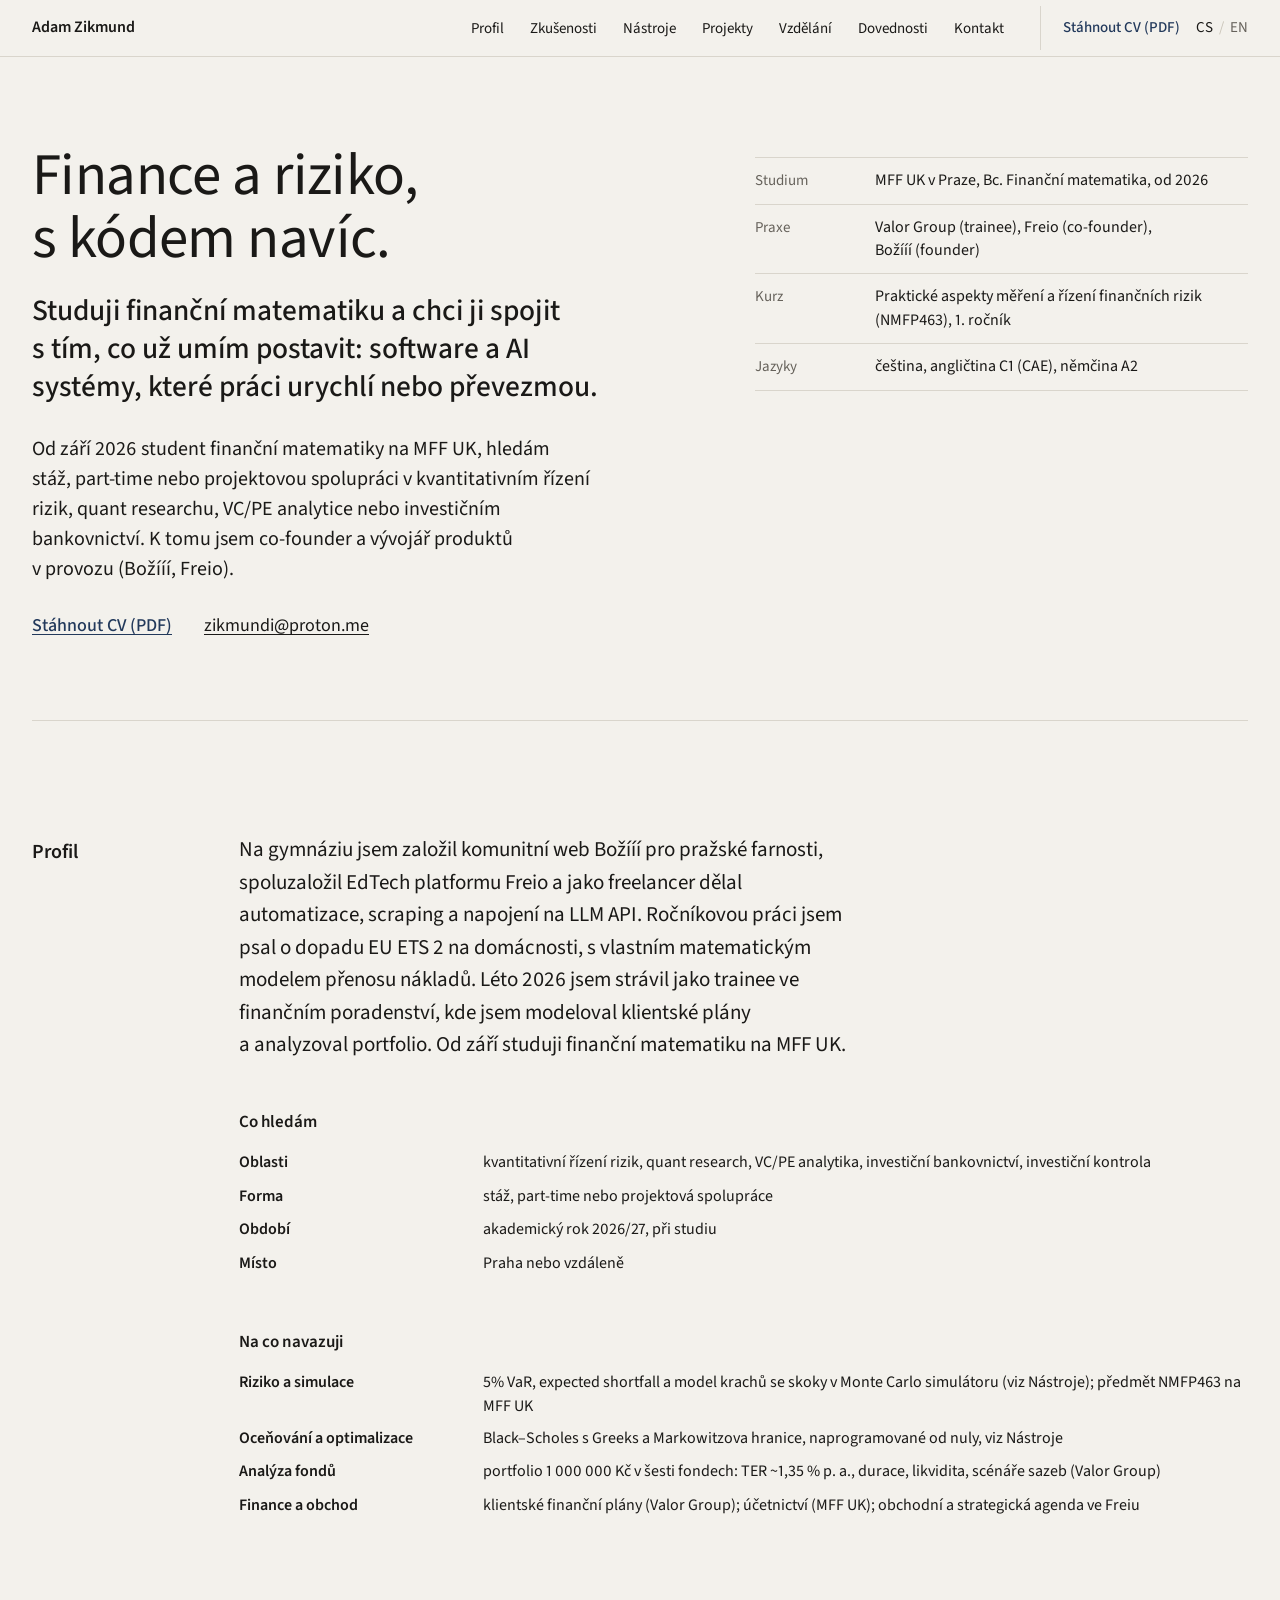
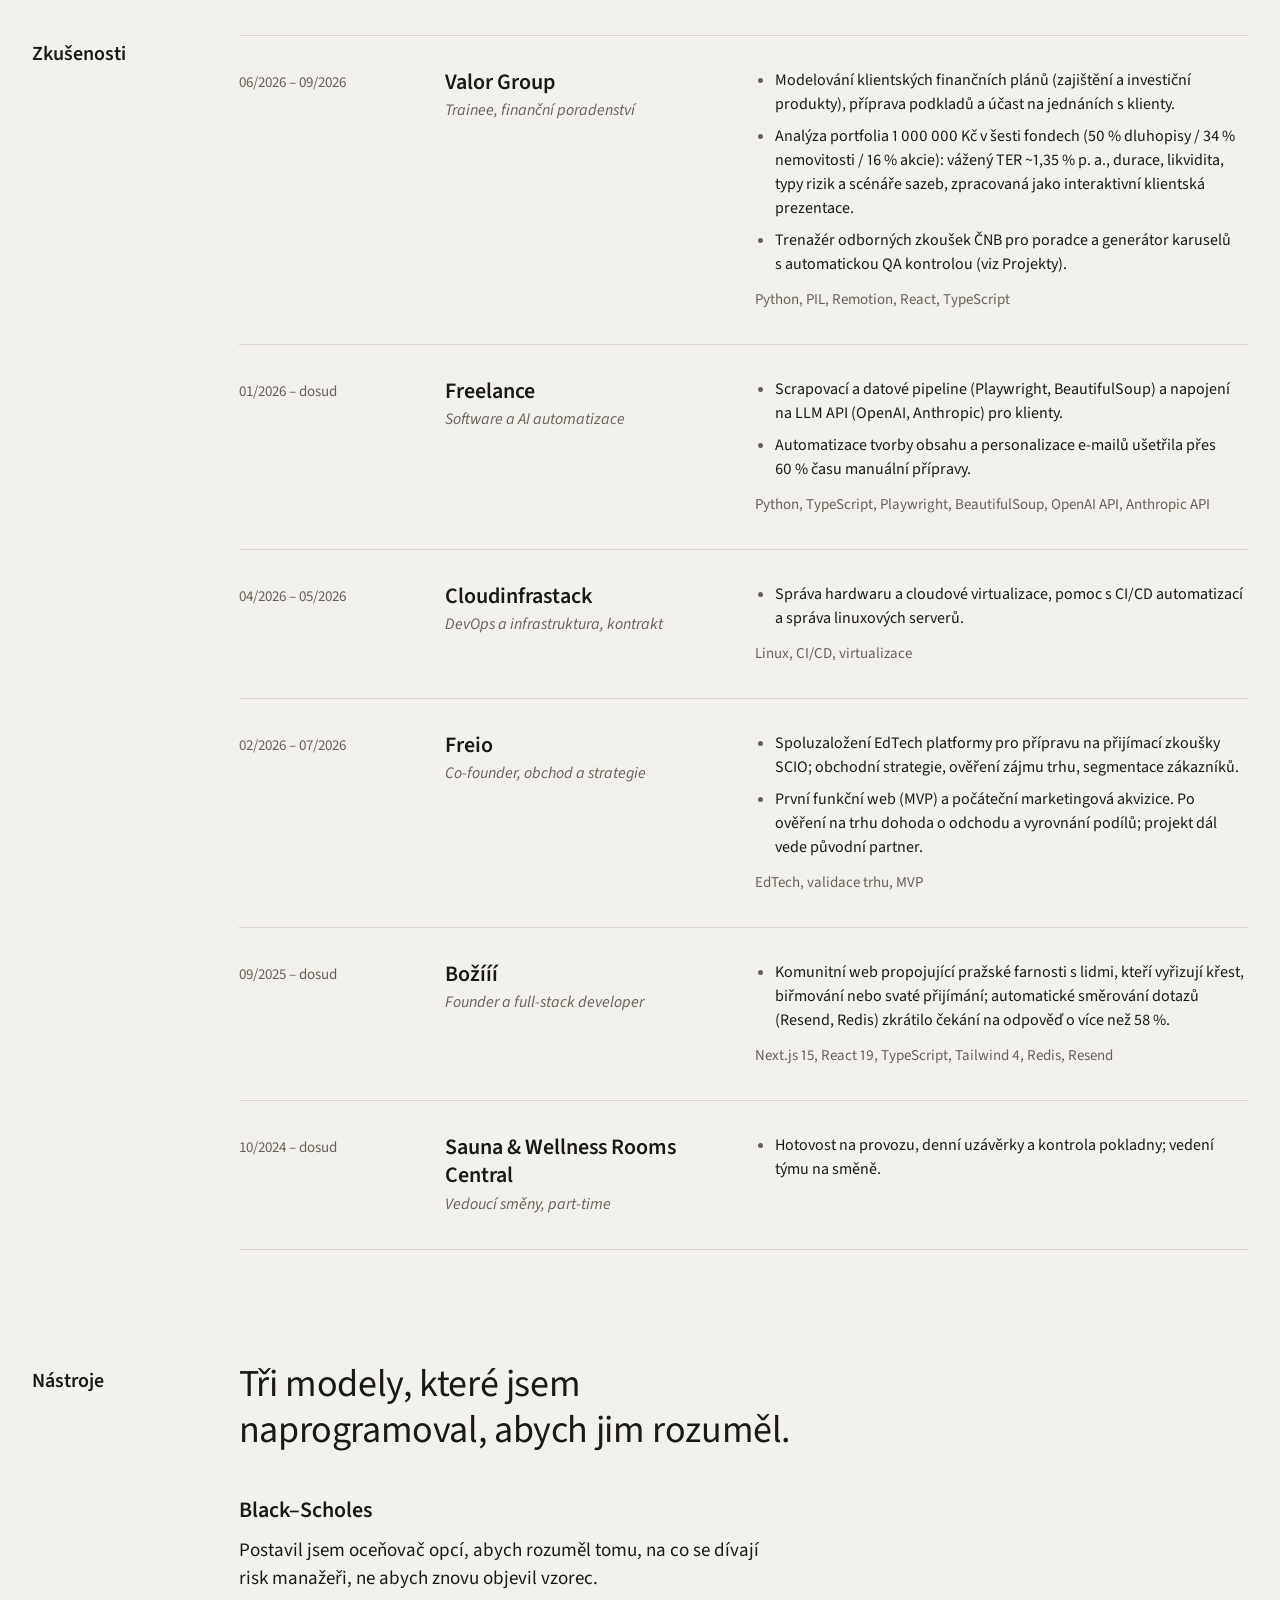
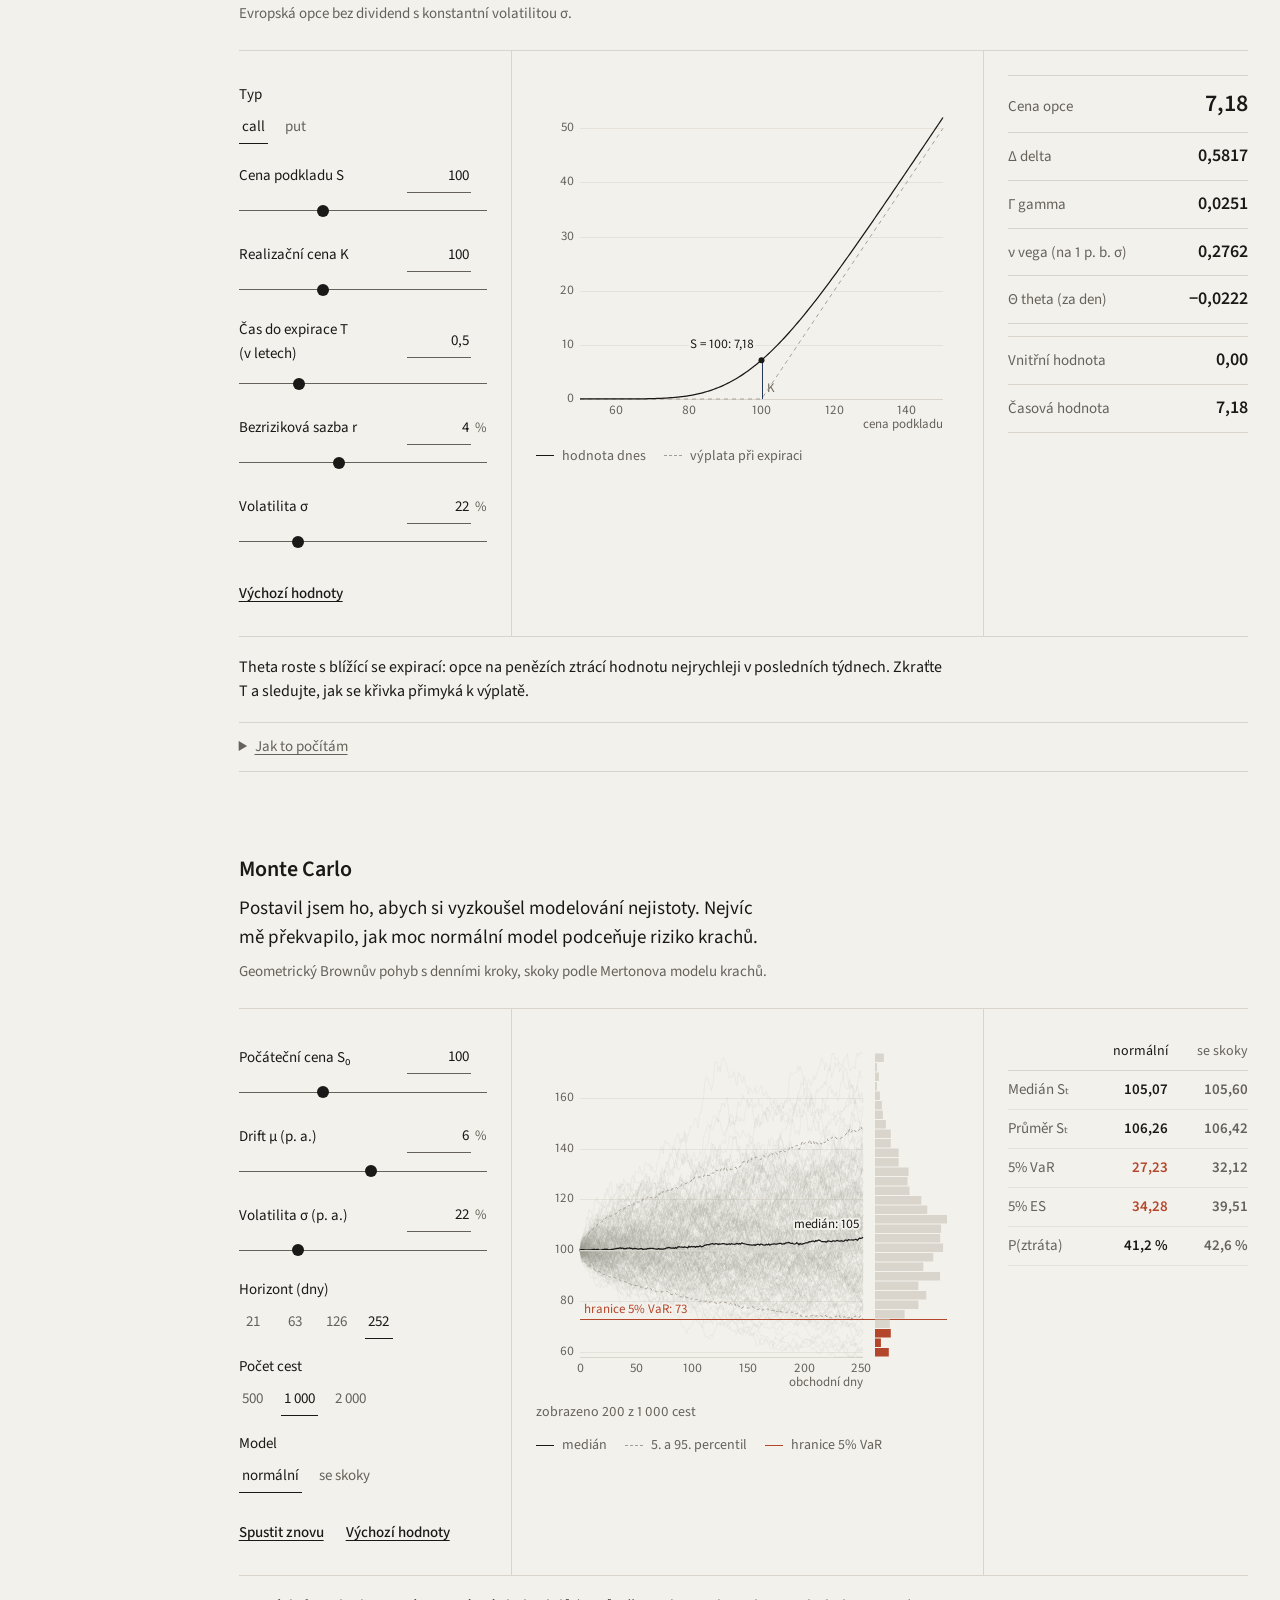
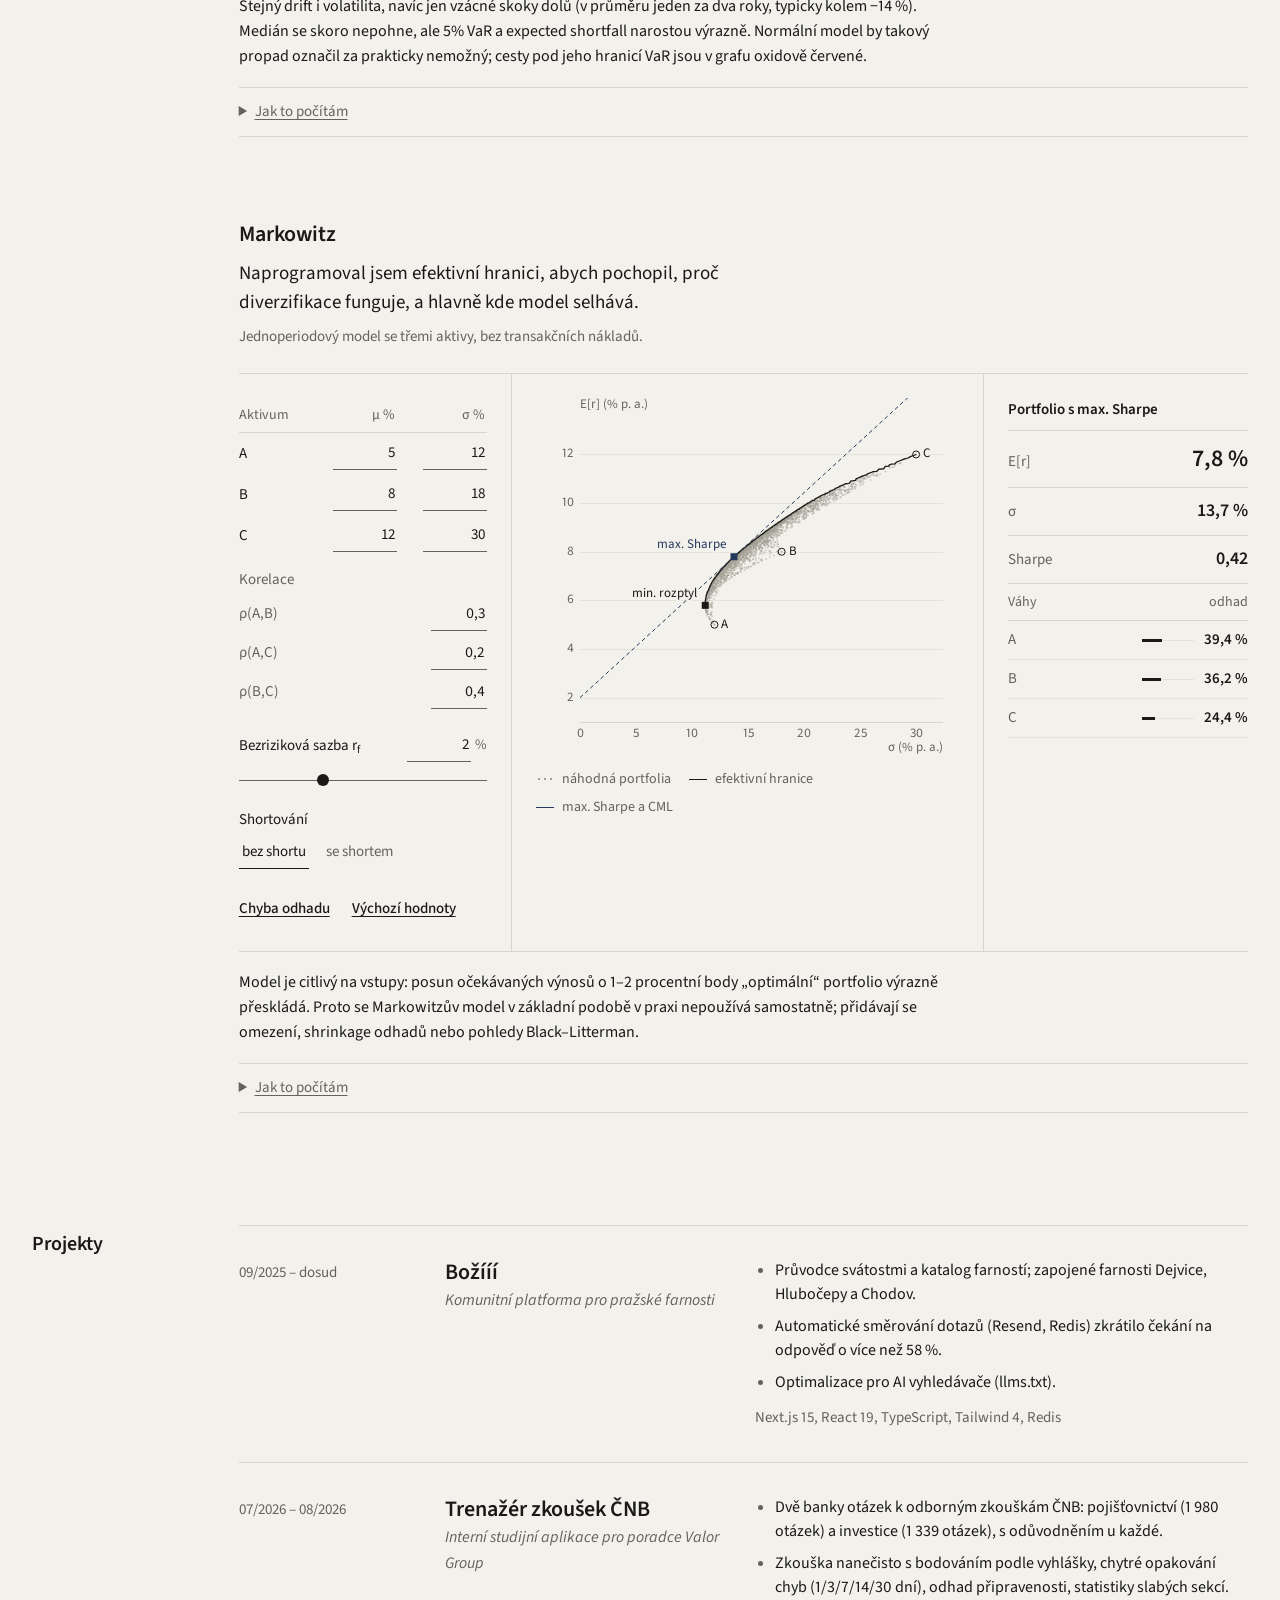
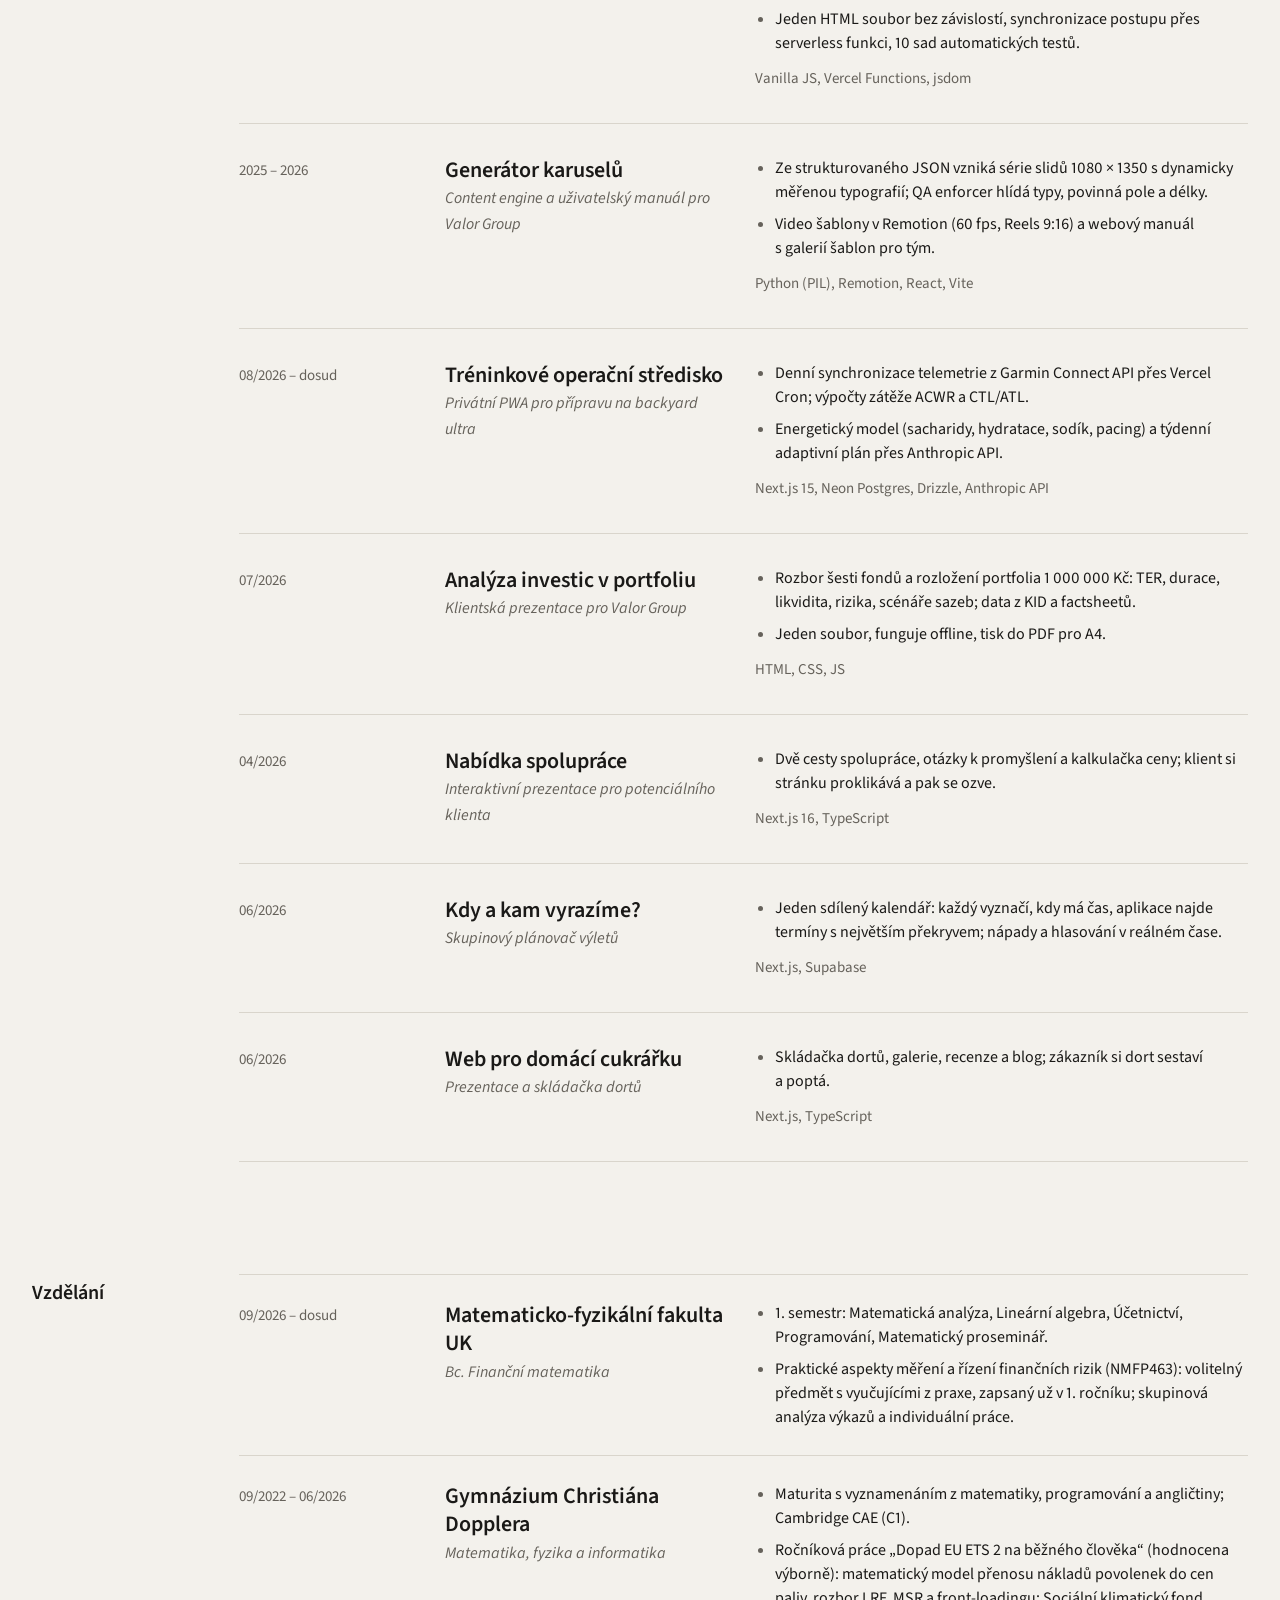
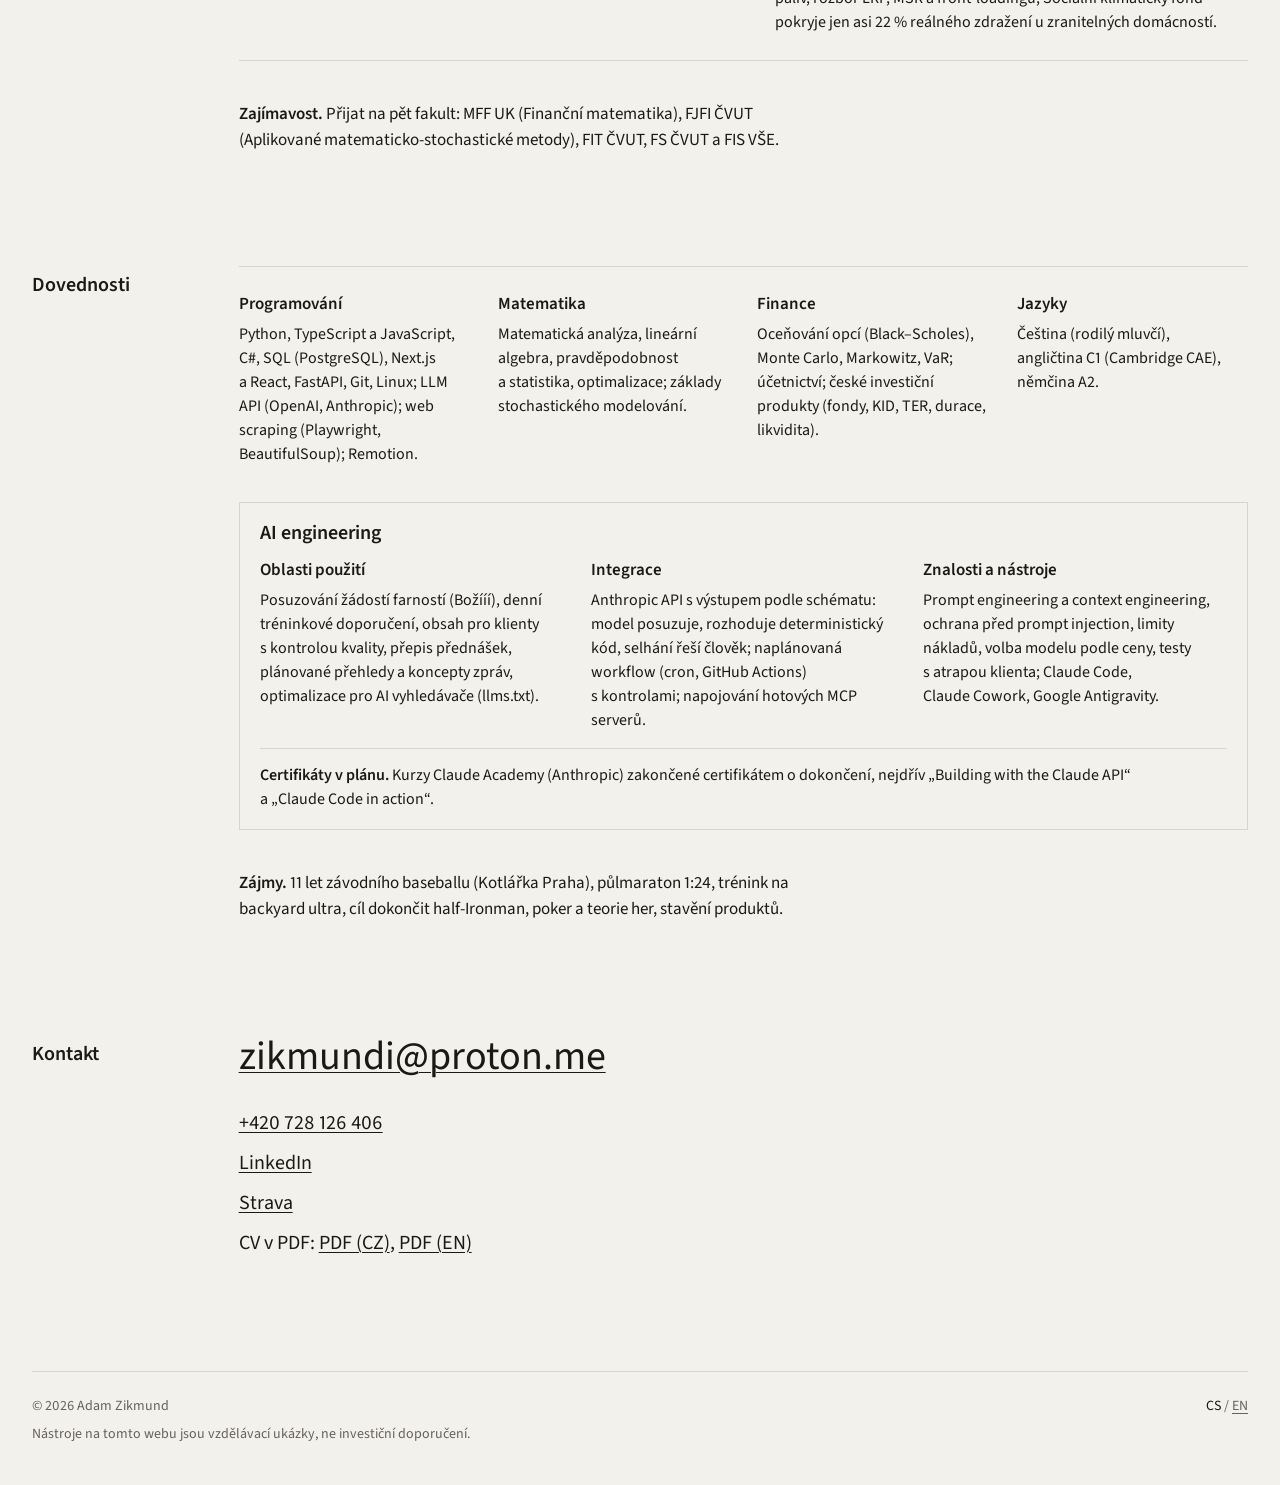
==== commit b24f9599: "Přístupnost: zaostřený prvek se vždy zobrazí, světlejší slova nejsou tak bledá, hero bez připnutí př" ====
--- a/a/index.html
+++ b/a/index.html
@@ -4,7 +4,7 @@
 <meta charset="utf-8">
 <meta name="viewport" content="width=device-width, initial-scale=1">
 <title>Adam Zikmund – finanční matematika, software a riziko</title>
-<meta name="description" content="Student finanční matematiky na MFF UK, předtím co‑founder a vývojář produktů v provozu. Hledám stáž nebo part‑time v kvantitativním řízení rizik, quant researchu, VC/PE analytice nebo investičním bankovnictví.">
+<meta name="description" content="Student finanční matematiky na MFF UK, předtím co-founder a vývojář produktů v provozu. Hledám stáž nebo part-time v kvantitativním řízení rizik, quant researchu, VC/PE analytice nebo investičním bankovnictví.">
 <meta name="author" content="Adam Zikmund">
 <meta name="color-scheme" content="light">
 <meta name="theme-color" content="#f3f1ec">
@@ -15,7 +15,7 @@
 <link rel="alternate" hreflang="x-default" href="https://cv-seven-dusky-63.vercel.app/">
 <meta property="og:type" content="profile">
 <meta property="og:title" content="Adam Zikmund – finanční matematika, software a riziko">
-<meta property="og:description" content="Student finanční matematiky na MFF UK, předtím co‑founder a vývojář produktů v provozu. Hledám stáž nebo part‑time v kvantitativním řízení rizik, quant researchu, VC/PE analytice nebo investičním bankovnictví.">
+<meta property="og:description" content="Student finanční matematiky na MFF UK, předtím co-founder a vývojář produktů v provozu. Hledám stáž nebo part-time v kvantitativním řízení rizik, quant researchu, VC/PE analytice nebo investičním bankovnictví.">
 <meta property="og:url" content="https://cv-seven-dusky-63.vercel.app/">
 <meta property="og:locale" content="cs_CZ">
 <link rel="icon" href="/assets/favicon.svg" type="image/svg+xml">
@@ -154,12 +154,12 @@
     <p class="section-heading" data-split>Tři modely, které jsem naprogramoval, abych jim rozuměl.</p>
     <div class="tools">
       <article class="tool" id="tool-bs" data-tool="bs" data-reveal="panel">
-        <h3 class="tool-title">Black–Scholes</h3>
+        <h2 class="tool-title">Black–Scholes</h2>
         <p class="tool-quote">Postavil jsem oceňovač opcí, abych rozuměl tomu, na co se dívají risk manažeři, ne abych znovu objevil vzorec.</p>
         <p class="tool-spec">Evropská opce bez dividend s konstantní volatilitou σ.</p>
         <div class="panel">
           <div class="panel-body">
-            <form class="controls" aria-label="Vstupy" onsubmit="return false">
+            <form class="controls" aria-label="Vstupy: Black–Scholes" onsubmit="return false">
               <fieldset class="toggle" data-role="seg" data-name="type" data-default="call"><legend>Typ</legend><div class="toggle-options"><button type="button" data-value="call" aria-pressed="true">call</button><button type="button" data-value="put" aria-pressed="false">put</button></div></fieldset>
               <div class="ctl">
           <label class="ctl-label" id="bs-S-label" for="bs-S">Cena podkladu S</label>
@@ -211,12 +211,12 @@
         </div>
       </article>
       <article class="tool" id="tool-mc" data-tool="mc" data-reveal="panel">
-        <h3 class="tool-title">Monte Carlo</h3>
+        <h2 class="tool-title">Monte Carlo</h2>
         <p class="tool-quote">Postavil jsem ho, abych si vyzkoušel modelování nejistoty. Nejvíc mě překvapilo, jak moc normální model podceňuje riziko krachů.</p>
         <p class="tool-spec">Geometrický Brownův pohyb s denními kroky, skoky podle Mertonova modelu krachů.</p>
         <div class="panel">
           <div class="panel-body">
-            <form class="controls" aria-label="Vstupy" onsubmit="return false">
+            <form class="controls" aria-label="Vstupy: Monte Carlo" onsubmit="return false">
               <div class="ctl">
           <label class="ctl-label" id="mc-S0-label" for="mc-S0">Počáteční cena S₀</label>
           <span class="ctl-value"><input id="mc-S0" type="text" inputmode="decimal" autocomplete="off" spellcheck="false" data-num name="S0" min="50" max="200" step="1" value="100"><span class="unit" aria-hidden="true"></span></span>
@@ -264,12 +264,12 @@
         </div>
       </article>
       <article class="tool" id="tool-mk" data-tool="mk" data-reveal="panel">
-        <h3 class="tool-title">Markowitz</h3>
+        <h2 class="tool-title">Markowitz</h2>
         <p class="tool-quote">Naprogramoval jsem efektivní hranici, abych pochopil, proč diverzifikace funguje, a hlavně kde model selhává.</p>
         <p class="tool-spec">Jednoperiodový model se třemi aktivy, bez transakčních nákladů.</p>
         <div class="panel">
           <div class="panel-body">
-            <form class="controls" aria-label="Vstupy" onsubmit="return false">
+            <form class="controls" aria-label="Vstupy: Markowitz" onsubmit="return false">
               <table class="assets"><caption class="visually-hidden">Aktiva</caption>
                 <thead><tr><th scope="col">Aktivum</th><th scope="col">μ %</th><th scope="col">σ %</th></tr></thead>
                 <tbody>
--- a/assets/css/site.css
+++ b/assets/css/site.css
@@ -239,14 +239,14 @@
 .ctl-label { font-size: 15px; }
 .ctl-value { display: inline-flex; align-items: baseline; gap: 4px; font-size: 15px; }
 .ctl-value input, .assets input, .corr input {
-  font: inherit; font-size: 15px; color: var(--ink); background: transparent; border: 0; border-bottom: 1px solid var(--line-strong); border-radius: 0;
+  font: inherit; font-size: 15px; color: var(--ink); background: transparent; border: 0; border-bottom: 1px solid var(--ink-2); border-radius: 0;
   width: 64px; text-align: right; padding: 4px 2px;
 }
 .ctl-value input:focus, .assets input:focus, .corr input:focus { border-bottom-color: var(--navy); outline: none; }
 .ctl-value .unit { color: var(--ink-2); font-size: 14px; display: inline-block; min-width: 1.6ch; }
 .ctl-range { grid-column: 1 / -1; width: 100%; height: 24px; margin: 0; background: transparent; -webkit-appearance: none; appearance: none; cursor: pointer; }
-.ctl-range::-webkit-slider-runnable-track { height: 1px; background: var(--line-strong); }
-.ctl-range::-moz-range-track { height: 1px; background: var(--line-strong); }
+.ctl-range::-webkit-slider-runnable-track { height: 1px; background: var(--ink-2); }
+.ctl-range::-moz-range-track { height: 1px; background: var(--ink-2); }
 .ctl-range::-webkit-slider-thumb { -webkit-appearance: none; width: 12px; height: 12px; margin-top: -5.5px; background: var(--ink); border: 0; border-radius: 50%; }
 .ctl-range::-moz-range-thumb { width: 12px; height: 12px; background: var(--ink); border: 0; border-radius: 50%; }
 .ctl-range:focus-visible { outline: 2px solid var(--navy); outline-offset: 2px; }
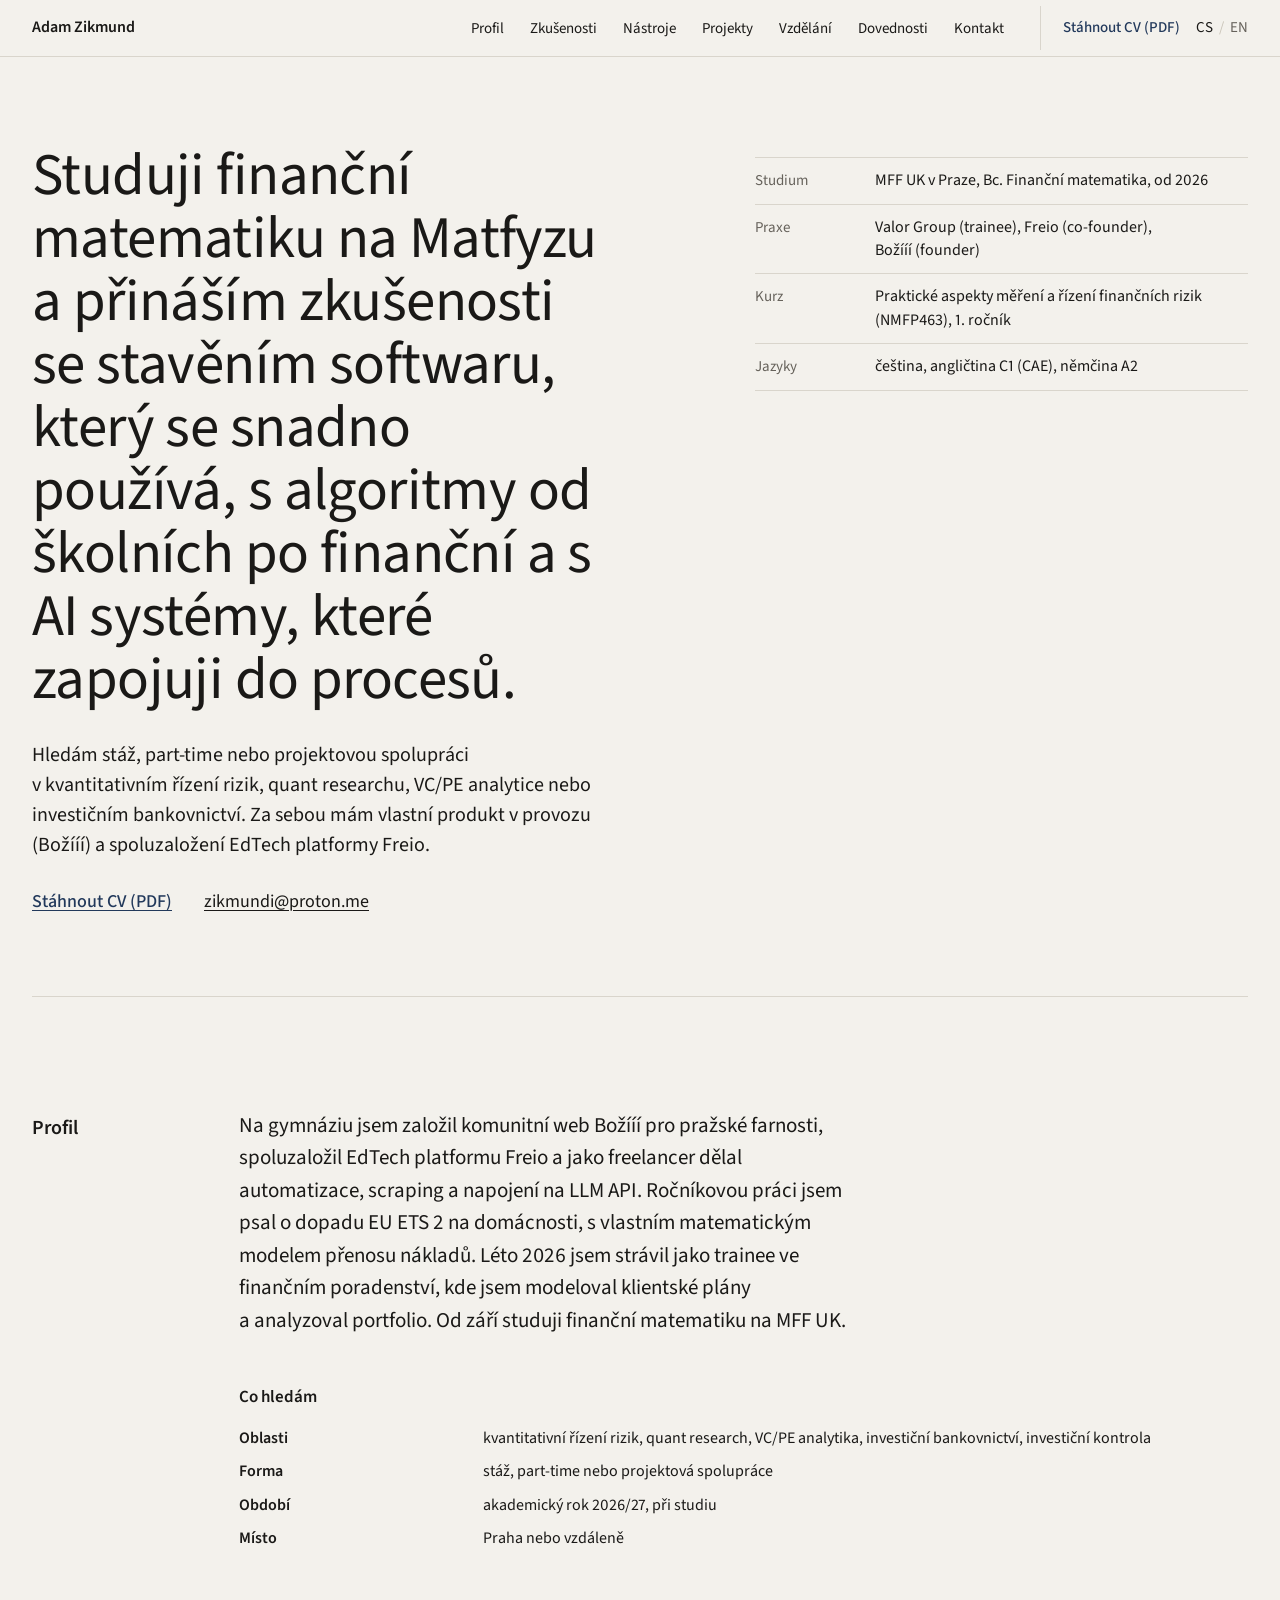
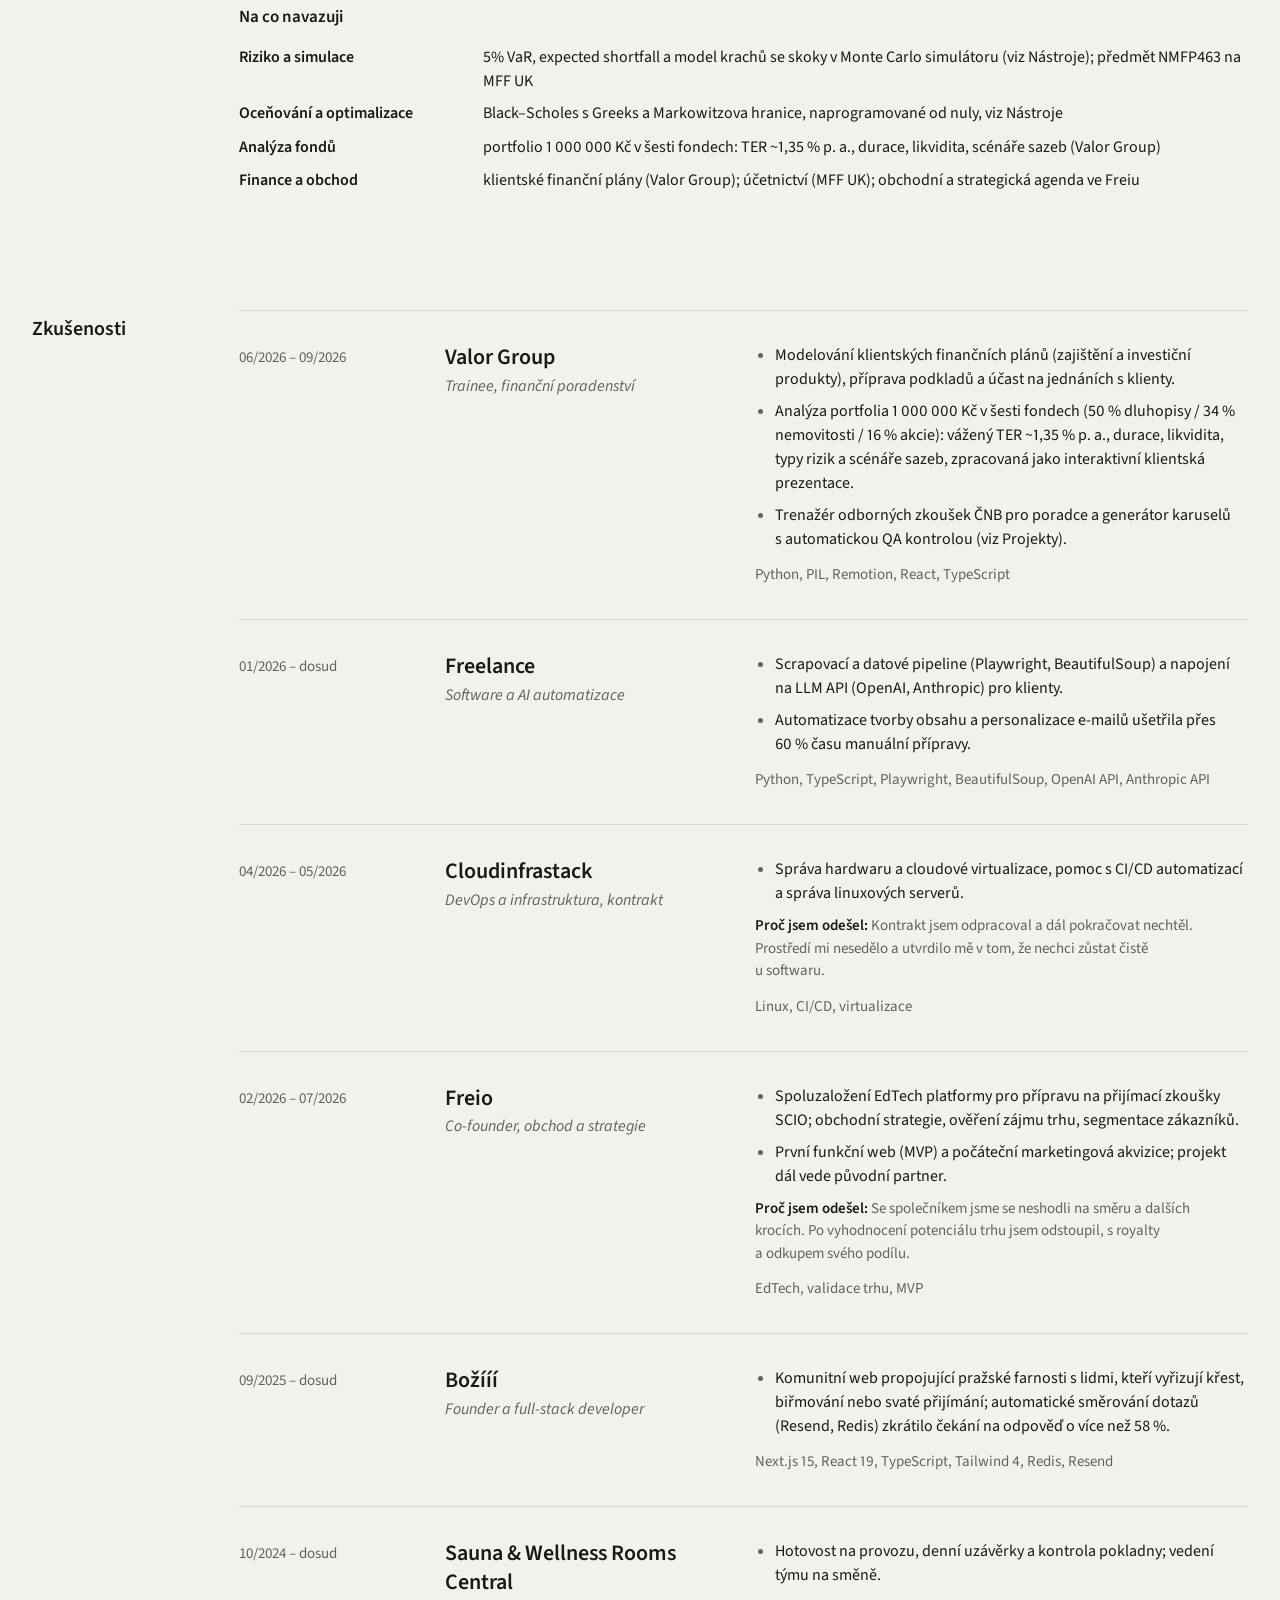
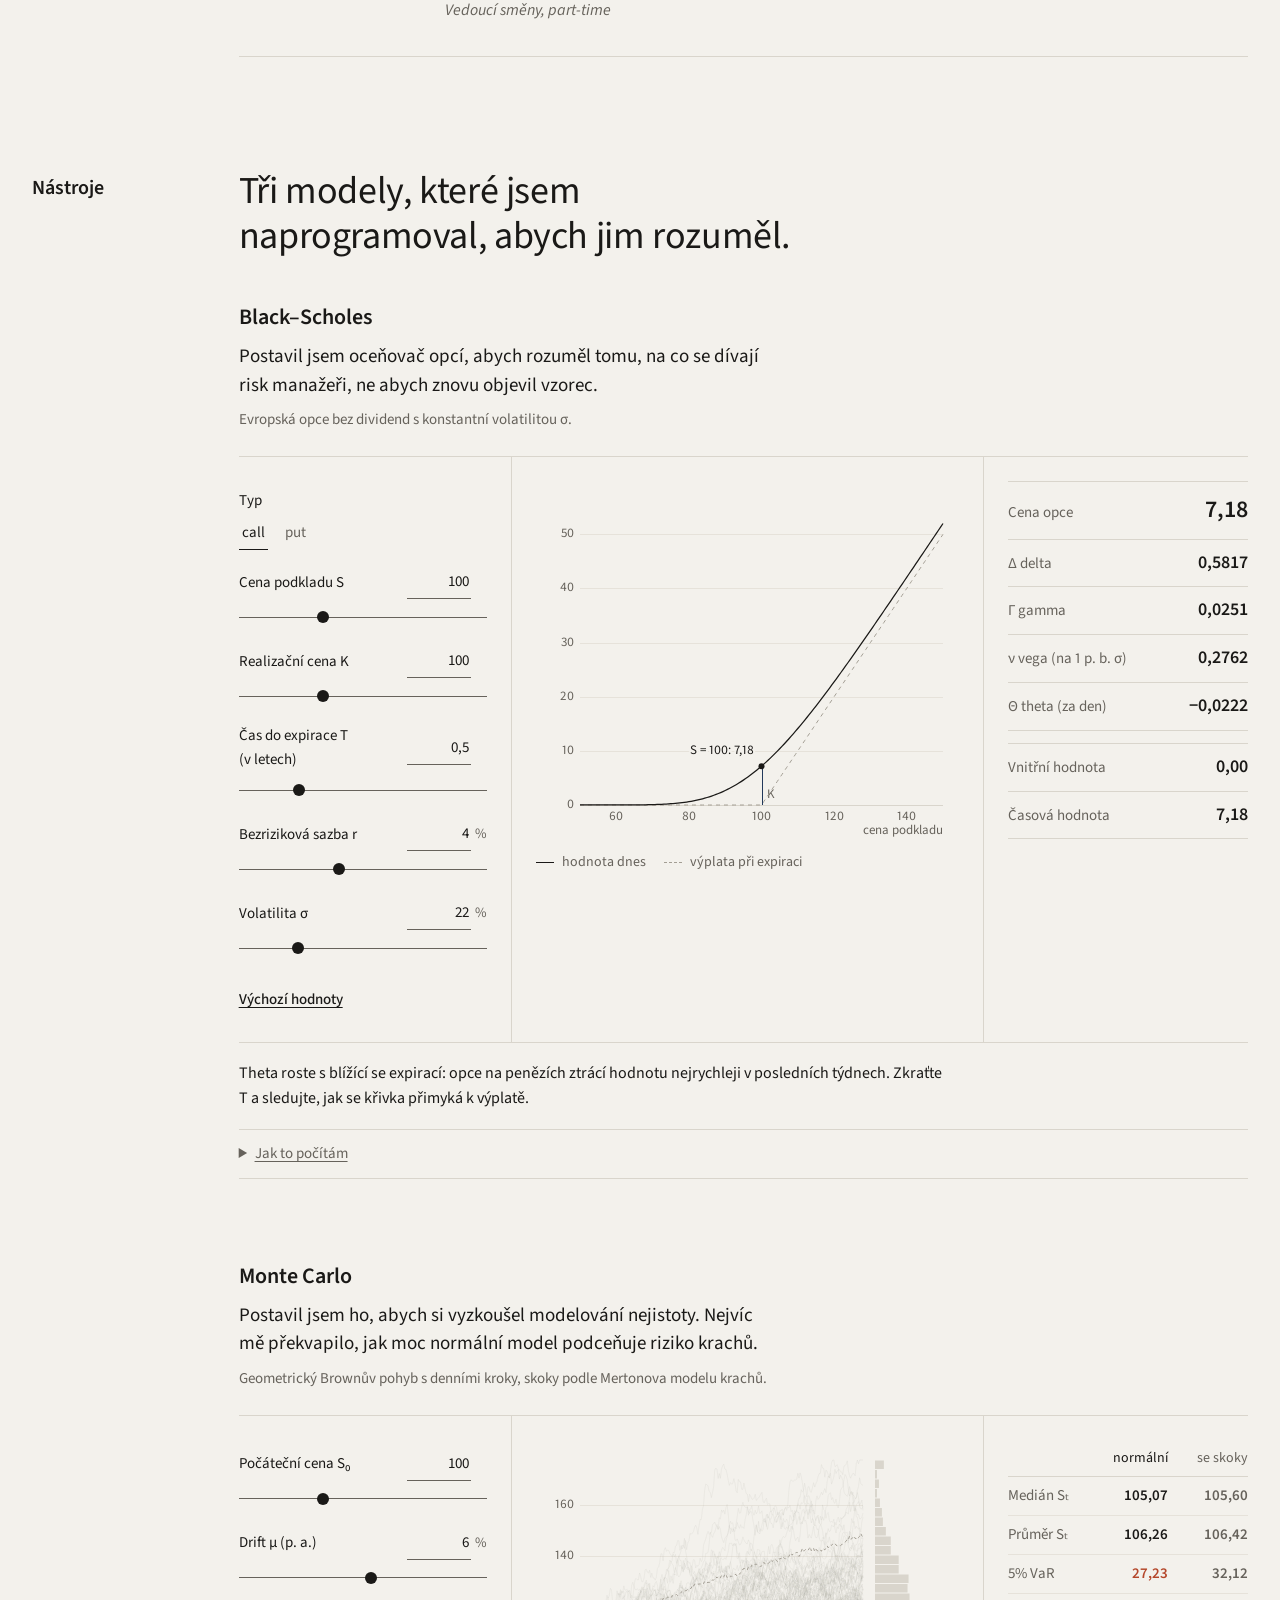
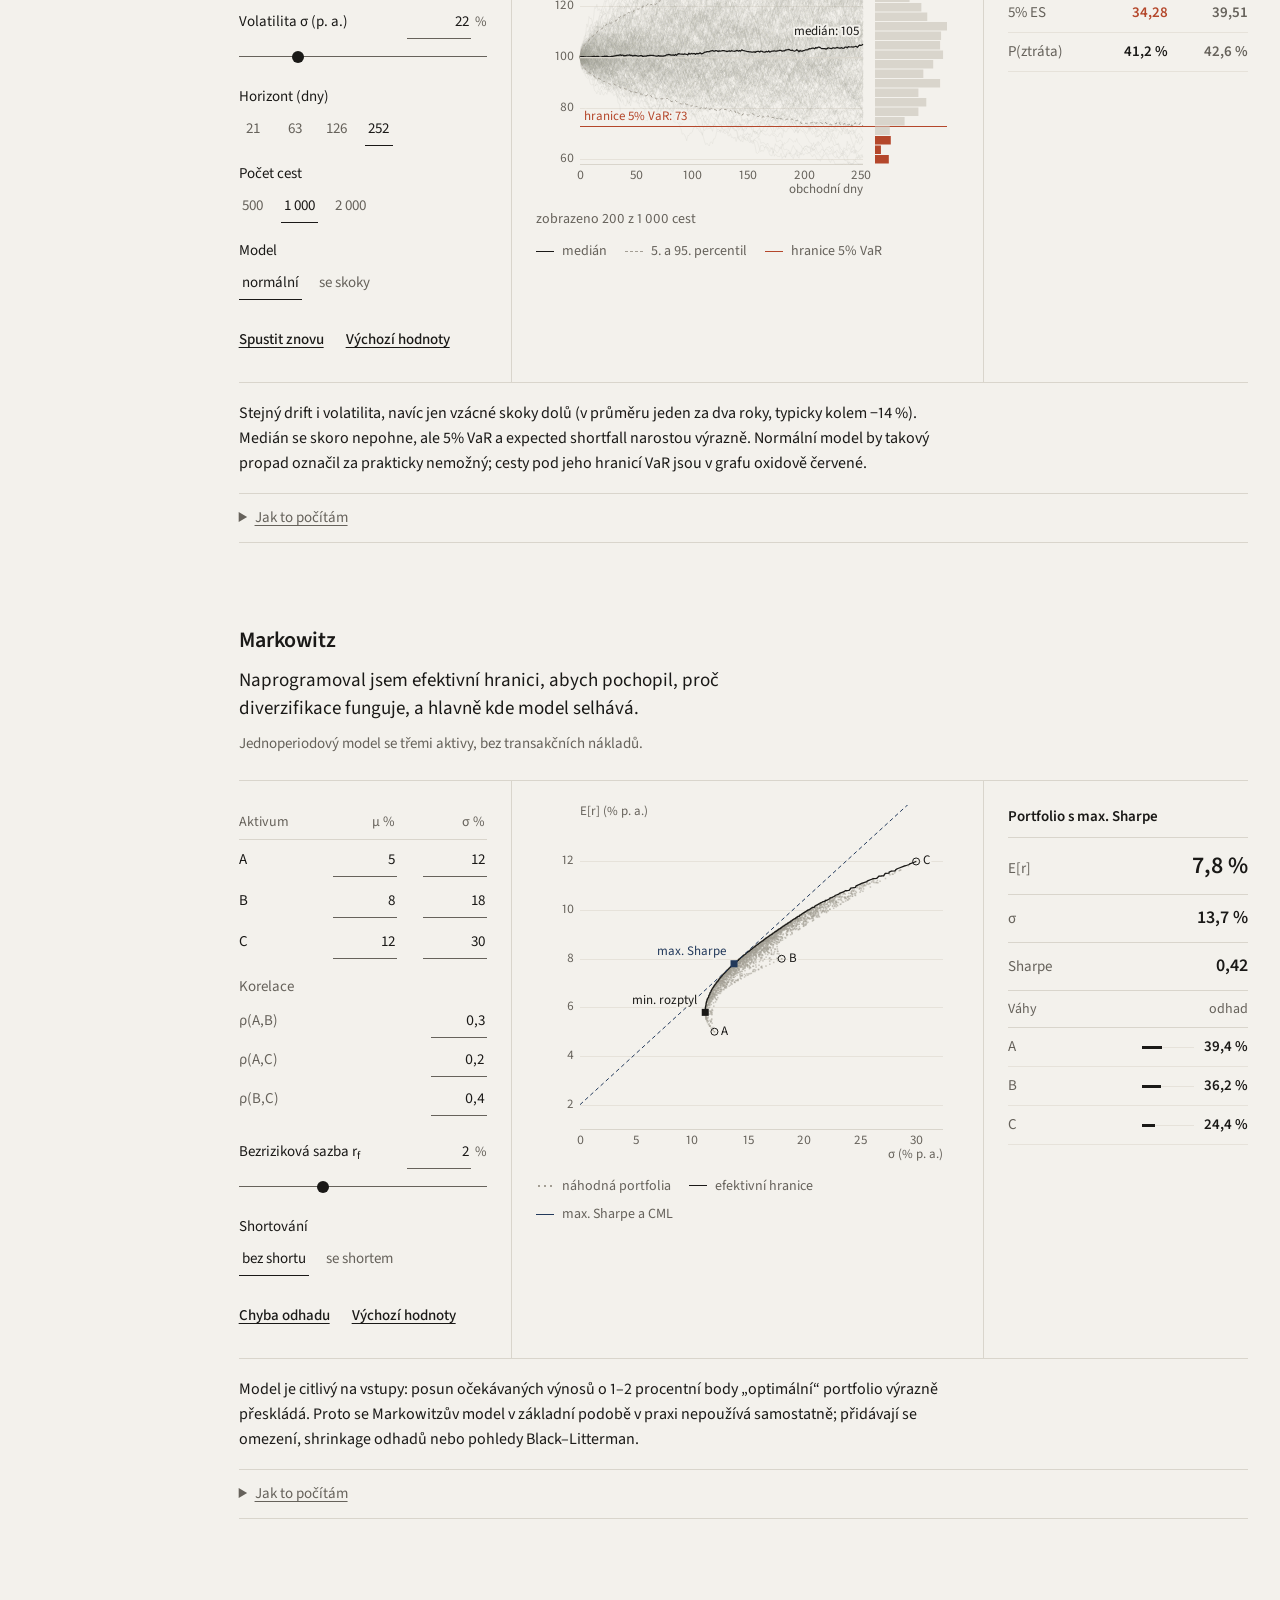
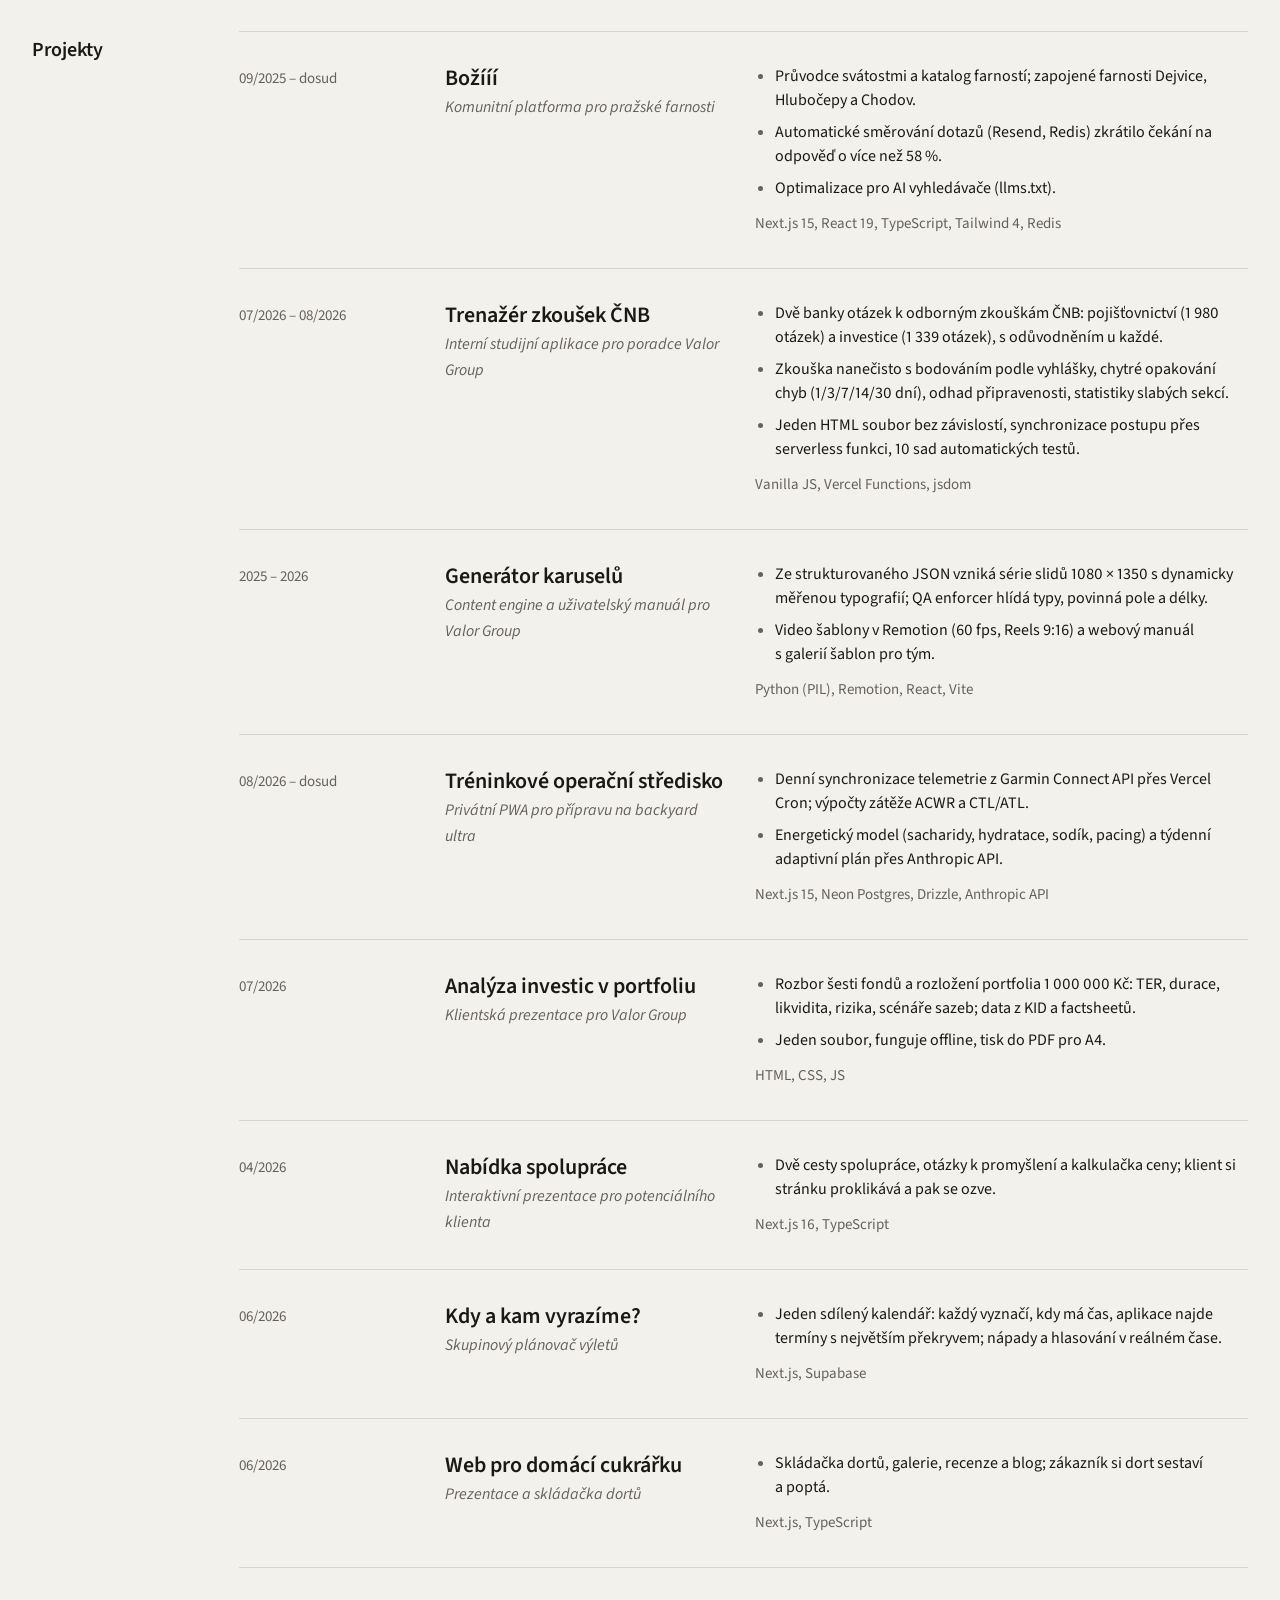
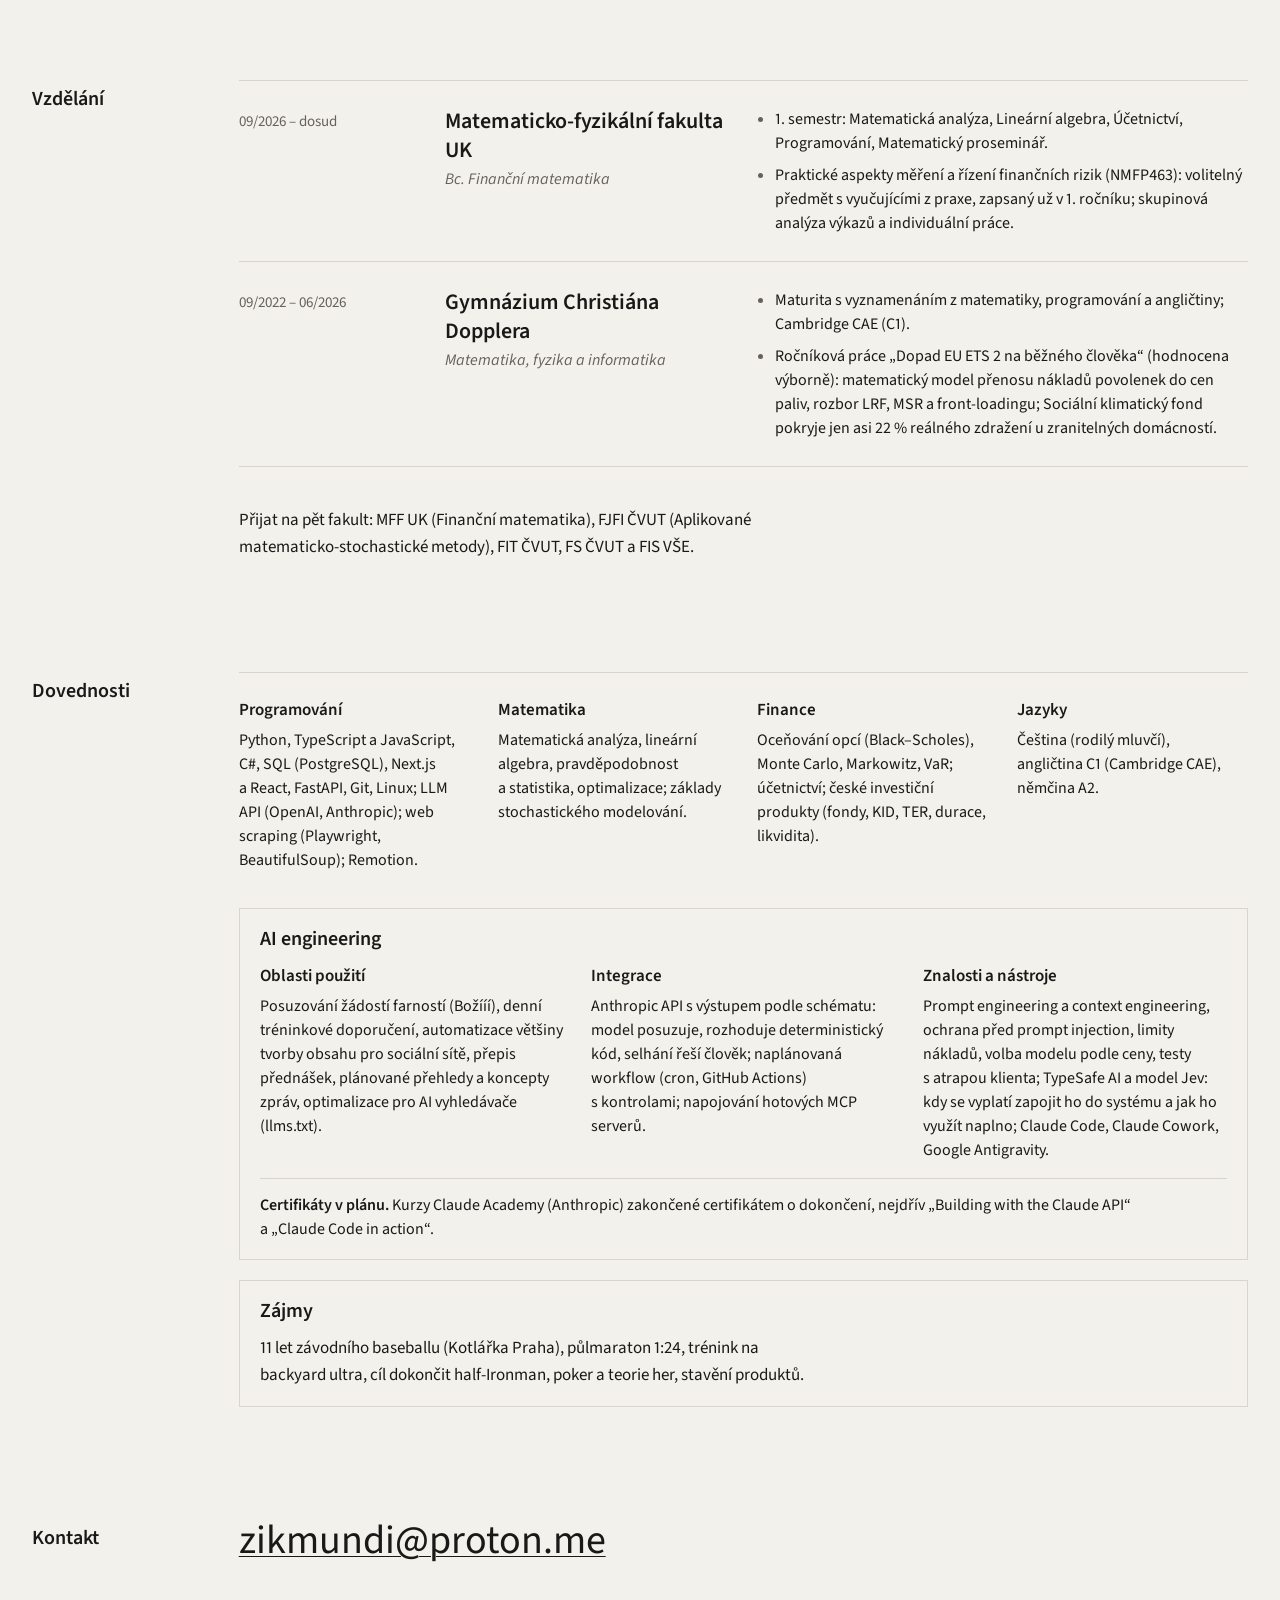
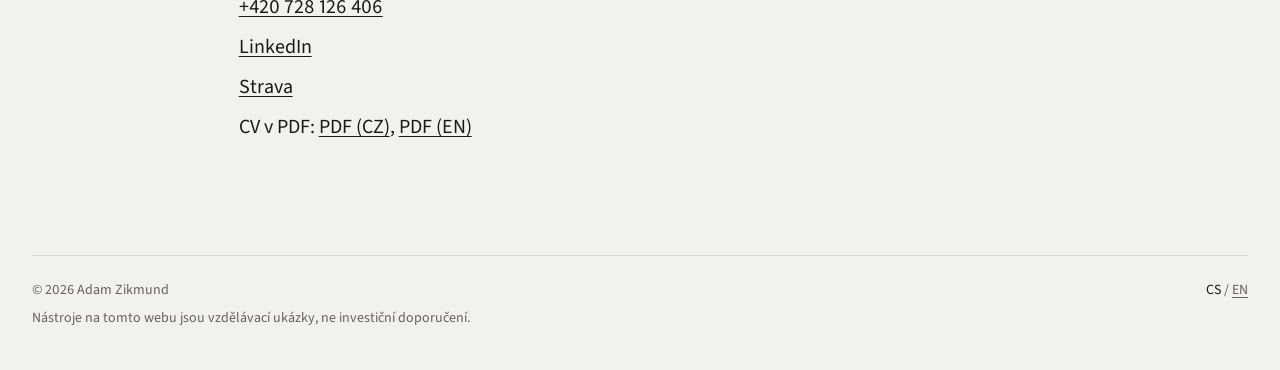
==== commit 8dfaef9d: "Hero jako jeden souvislý text s kresbami u klíčových slov, kresby i v Profilu, důvody odchodu u zkuš" ====
--- a/a/index.html
+++ b/a/index.html
@@ -55,8 +55,8 @@
 <main id="main">
 <section class="hero" aria-labelledby="hero-title">
   <div class="hero-text">
-    <h1 id="hero-title"><span class="line">Finance a riziko, s kódem navíc.</span> <span class="line">Studuji finanční matematiku a chci ji spojit s tím, co už umím postavit: software a AI systémy, které práci urychlí nebo převezmou.</span></h1>
-    <p class="deck">Od září 2026 student finanční matematiky na MFF UK, hledám stáž, part‑time nebo projektovou spolupráci v kvantitativním řízení rizik, quant researchu, VC/PE analytice nebo investičním bankovnictví. K tomu jsem co‑founder a vývojář produktů v provozu (Božííí, Freio).</p>
+    <h1 id="hero-title"><span class="line">Studuji finanční matematiku na Matfyzu a přináším zkušenosti se stavěním softwaru, který se snadno používá, s algoritmy od školních po finanční a s AI systémy, které zapojuji do procesů.</span></h1>
+    <p class="deck">Hledám stáž, part‑time nebo projektovou spolupráci v kvantitativním řízení rizik, quant researchu, VC/PE analytice nebo investičním bankovnictví. Za sebou mám vlastní produkt v provozu (Božííí) a spoluzaložení EdTech platformy Freio.</p>
     <p class="actions"><a class="cv-link" href="/cv/Adam-Zikmund-CV-CZ.pdf">Stáhnout CV (PDF)</a><a class="email-link" href="mailto:zikmundi@proton.me">zikmundi@proton.me</a></p>
   </div>
   <aside class="sheet" aria-labelledby="sheet-title">
@@ -102,6 +102,7 @@
         <div class="row-head"><h3>Valor Group</h3><p class="row-role">Trainee, finanční poradenství</p></div>
         <div class="row-body">
           <ul class="results"><li>Modelování klientských finančních plánů (zajištění a investiční produkty), příprava podkladů a účast na jednáních s klienty.</li><li>Analýza portfolia 1 000 000 Kč v šesti fondech (50 % dluhopisy / 34 % nemovitosti / 16 % akcie): vážený TER ~1,35 % p. a., durace, likvidita, typy rizik a scénáře sazeb, zpracovaná jako interaktivní klientská prezentace.</li><li>Trenažér odborných zkoušek ČNB pro poradce a generátor karuselů s automatickou QA kontrolou (viz Projekty).</li></ul>
+          
           <p class="row-stack">Python, PIL, Remotion, React, TypeScript</p>
         </div>
       </li>
@@ -110,6 +111,7 @@
         <div class="row-head"><h3>Freelance</h3><p class="row-role">Software a AI automatizace</p></div>
         <div class="row-body">
           <ul class="results"><li>Scrapovací a datové pipeline (Playwright, BeautifulSoup) a napojení na LLM API (OpenAI, Anthropic) pro klienty.</li><li>Automatizace tvorby obsahu a personalizace e-mailů ušetřila přes 60 % času manuální přípravy.</li></ul>
+          
           <p class="row-stack">Python, TypeScript, Playwright, BeautifulSoup, OpenAI API, Anthropic API</p>
         </div>
       </li>
@@ -118,6 +120,7 @@
         <div class="row-head"><h3>Cloudinfrastack</h3><p class="row-role">DevOps a infrastruktura, kontrakt</p></div>
         <div class="row-body">
           <ul class="results"><li>Správa hardwaru a cloudové virtualizace, pomoc s CI/CD automatizací a správa linuxových serverů.</li></ul>
+          <p class="row-exit"><span class="row-exit-k">Proč jsem odešel:</span> Kontrakt jsem odpracoval a dál pokračovat nechtěl. Prostředí mi nesedělo a utvrdilo mě v tom, že nechci zůstat čistě u softwaru.</p>
           <p class="row-stack">Linux, CI/CD, virtualizace</p>
         </div>
       </li>
@@ -125,7 +128,8 @@
         <div class="row-date"><span>02/2026 – 07/2026</span></div>
         <div class="row-head"><h3><a href="https://freio.cz" target="_blank" rel="noopener">Freio</a></h3><p class="row-role">Co‑founder, obchod a strategie</p></div>
         <div class="row-body">
-          <ul class="results"><li>Spoluzaložení EdTech platformy pro přípravu na přijímací zkoušky SCIO; obchodní strategie, ověření zájmu trhu, segmentace zákazníků.</li><li>První funkční web (MVP) a počáteční marketingová akvizice. Po ověření na trhu dohoda o odchodu a vyrovnání podílů; projekt dál vede původní partner.</li></ul>
+          <ul class="results"><li>Spoluzaložení EdTech platformy pro přípravu na přijímací zkoušky SCIO; obchodní strategie, ověření zájmu trhu, segmentace zákazníků.</li><li>První funkční web (MVP) a počáteční marketingová akvizice; projekt dál vede původní partner.</li></ul>
+          <p class="row-exit"><span class="row-exit-k">Proč jsem odešel:</span> Se společníkem jsme se neshodli na směru a dalších krocích. Po vyhodnocení potenciálu trhu jsem odstoupil, s royalty a odkupem svého podílu.</p>
           <p class="row-stack">EdTech, validace trhu, MVP</p>
         </div>
       </li>
@@ -134,6 +138,7 @@
         <div class="row-head"><h3><a href="https://boziii.com" target="_blank" rel="noopener">Božííí</a></h3><p class="row-role">Founder a full-stack developer</p></div>
         <div class="row-body">
           <ul class="results"><li>Komunitní web propojující pražské farnosti s lidmi, kteří vyřizují křest, biřmování nebo svaté přijímání; automatické směrování dotazů (Resend, Redis) zkrátilo čekání na odpověď o více než 58 %.</li></ul>
+          
           <p class="row-stack">Next.js 15, React 19, TypeScript, Tailwind 4, Redis, Resend</p>
         </div>
       </li>
@@ -142,6 +147,7 @@
         <div class="row-head"><h3>Sauna &amp; Wellness Rooms Central</h3><p class="row-role">Vedoucí směny, part‑time</p></div>
         <div class="row-body">
           <ul class="results"><li>Hotovost na provozu, denní uzávěrky a kontrola pokladny; vedení týmu na směně.</li></ul>
+          
           
         </div>
       </li>
@@ -334,6 +340,7 @@
         <div class="row-head"><h3><a href="https://boziii.com" target="_blank" rel="noopener">Božííí</a></h3><p class="row-role">Komunitní platforma pro pražské farnosti</p></div>
         <div class="row-body">
           <ul class="results"><li>Průvodce svátostmi a katalog farností; zapojené farnosti Dejvice, Hlubočepy a Chodov.</li><li>Automatické směrování dotazů (Resend, Redis) zkrátilo čekání na odpověď o více než 58 %.</li><li>Optimalizace pro AI vyhledávače (llms.txt).</li></ul>
+          
           <p class="row-stack">Next.js 15, React 19, TypeScript, Tailwind 4, Redis</p>
         </div>
       </li>
@@ -342,6 +349,7 @@
         <div class="row-head"><h3>Trenažér zkoušek ČNB</h3><p class="row-role">Interní studijní aplikace pro poradce Valor Group</p></div>
         <div class="row-body">
           <ul class="results"><li>Dvě banky otázek k odborným zkouškám ČNB: pojišťovnictví (1 980 otázek) a investice (1 339 otázek), s odůvodněním u každé.</li><li>Zkouška nanečisto s bodováním podle vyhlášky, chytré opakování chyb (1/3/7/14/30 dní), odhad připravenosti, statistiky slabých sekcí.</li><li>Jeden HTML soubor bez závislostí, synchronizace postupu přes serverless funkci, 10 sad automatických testů.</li></ul>
+          
           <p class="row-stack">Vanilla JS, Vercel Functions, jsdom</p>
         </div>
       </li>
@@ -350,6 +358,7 @@
         <div class="row-head"><h3>Generátor karuselů</h3><p class="row-role">Content engine a uživatelský manuál pro Valor Group</p></div>
         <div class="row-body">
           <ul class="results"><li>Ze strukturovaného JSON vzniká série slidů 1080 × 1350 s dynamicky měřenou typografií; QA enforcer hlídá typy, povinná pole a délky.</li><li>Video šablony v Remotion (60 fps, Reels 9:16) a webový manuál s galerií šablon pro tým.</li></ul>
+          
           <p class="row-stack">Python (PIL), Remotion, React, Vite</p>
         </div>
       </li>
@@ -358,6 +367,7 @@
         <div class="row-head"><h3>Tréninkové operační středisko</h3><p class="row-role">Privátní PWA pro přípravu na backyard ultra</p></div>
         <div class="row-body">
           <ul class="results"><li>Denní synchronizace telemetrie z Garmin Connect API přes Vercel Cron; výpočty zátěže ACWR a CTL/ATL.</li><li>Energetický model (sacharidy, hydratace, sodík, pacing) a týdenní adaptivní plán přes Anthropic API.</li></ul>
+          
           <p class="row-stack">Next.js 15, Neon Postgres, Drizzle, Anthropic API</p>
         </div>
       </li>
@@ -366,6 +376,7 @@
         <div class="row-head"><h3>Analýza investic v portfoliu</h3><p class="row-role">Klientská prezentace pro Valor Group</p></div>
         <div class="row-body">
           <ul class="results"><li>Rozbor šesti fondů a rozložení portfolia 1 000 000 Kč: TER, durace, likvidita, rizika, scénáře sazeb; data z KID a factsheetů.</li><li>Jeden soubor, funguje offline, tisk do PDF pro A4.</li></ul>
+          
           <p class="row-stack">HTML, CSS, JS</p>
         </div>
       </li>
@@ -374,6 +385,7 @@
         <div class="row-head"><h3>Nabídka spolupráce</h3><p class="row-role">Interaktivní prezentace pro potenciálního klienta</p></div>
         <div class="row-body">
           <ul class="results"><li>Dvě cesty spolupráce, otázky k promyšlení a kalkulačka ceny; klient si stránku proklikává a pak se ozve.</li></ul>
+          
           <p class="row-stack">Next.js 16, TypeScript</p>
         </div>
       </li>
@@ -382,6 +394,7 @@
         <div class="row-head"><h3>Kdy a kam vyrazíme?</h3><p class="row-role">Skupinový plánovač výletů</p></div>
         <div class="row-body">
           <ul class="results"><li>Jeden sdílený kalendář: každý vyznačí, kdy má čas, aplikace najde termíny s největším překryvem; nápady a hlasování v reálném čase.</li></ul>
+          
           <p class="row-stack">Next.js, Supabase</p>
         </div>
       </li>
@@ -390,6 +403,7 @@
         <div class="row-head"><h3>Web pro domácí cukrářku</h3><p class="row-role">Prezentace a skládačka dortů</p></div>
         <div class="row-body">
           <ul class="results"><li>Skládačka dortů, galerie, recenze a blog; zákazník si dort sestaví a poptá.</li></ul>
+          
           <p class="row-stack">Next.js, TypeScript</p>
         </div>
       </li>
@@ -406,6 +420,7 @@
         <div class="row-body">
           <ul class="results"><li>1. semestr: Matematická analýza, Lineární algebra, Účetnictví, Programování, Matematický proseminář.</li><li>Praktické aspekty měření a řízení finančních rizik (NMFP463): volitelný předmět s vyučujícími z praxe, zapsaný už v 1. ročníku; skupinová analýza výkazů a individuální práce.</li></ul>
           
+          
         </div>
       </li>
       <li class="row" data-reveal="row">
@@ -414,10 +429,11 @@
         <div class="row-body">
           <ul class="results"><li>Maturita s vyznamenáním z matematiky, programování a angličtiny; Cambridge CAE (C1).</li><li>Ročníková práce „Dopad EU ETS 2 na běžného člověka“ (hodnocena výborně): matematický model přenosu nákladů povolenek do cen paliv, rozbor LRF, MSR a front‑loadingu; Sociální klimatický fond pokryje jen asi 22 % reálného zdražení u zranitelných domácností.</li></ul>
           
+          
         </div>
       </li>
     </ol>
-    <p class="edu-note"><strong>Zajímavost.</strong> Přijat na pět fakult: MFF UK (Finanční matematika), FJFI ČVUT (Aplikované matematicko-stochastické metody), FIT ČVUT, FS ČVUT a FIS VŠE.</p>
+    <p class="edu-note">Přijat na pět fakult: MFF UK (Finanční matematika), FJFI ČVUT (Aplikované matematicko-stochastické metody), FIT ČVUT, FS ČVUT a FIS VŠE.</p>
   </div>
 </section>
 <section id="dovednosti" class="section" aria-labelledby="h-dovednosti">
@@ -429,16 +445,20 @@
       <div class="skill"><dt>Finance</dt><dd>Oceňování opcí (Black–Scholes), Monte Carlo, Markowitz, VaR; účetnictví; české investiční produkty (fondy, KID, TER, durace, likvidita).</dd></div>
       <div class="skill"><dt>Jazyky</dt><dd>Čeština (rodilý mluvčí), angličtina C1 (Cambridge CAE), němčina A2.</dd></div>
     </dl>
-    <div class="ai-frame">
-      <h3 class="ai-title">AI engineering</h3>
+    <div class="card-frame ai-frame">
+      <h3 class="card-title">AI engineering</h3>
       <dl class="ai-grid">
-        <div class="skill"><dt>Oblasti použití</dt><dd>Posuzování žádostí farností (Božííí), denní tréninkové doporučení, obsah pro klienty s kontrolou kvality, přepis přednášek, plánované přehledy a koncepty zpráv, optimalizace pro AI vyhledávače (llms.txt).</dd></div>
+        <div class="skill"><dt>Oblasti použití</dt><dd>Posuzování žádostí farností (Božííí), denní tréninkové doporučení, automatizace většiny tvorby obsahu pro sociální sítě, přepis přednášek, plánované přehledy a koncepty zpráv, optimalizace pro AI vyhledávače (llms.txt).</dd></div>
         <div class="skill"><dt>Integrace</dt><dd>Anthropic API s výstupem podle schématu: model posuzuje, rozhoduje deterministický kód, selhání řeší člověk; naplánovaná workflow (cron, GitHub Actions) s kontrolami; napojování hotových MCP serverů.</dd></div>
-        <div class="skill"><dt>Znalosti a nástroje</dt><dd>Prompt engineering a context engineering, ochrana před prompt injection, limity nákladů, volba modelu podle ceny, testy s atrapou klienta; Claude Code, Claude Cowork, Google Antigravity.</dd></div>
+        <div class="skill"><dt>Znalosti a nástroje</dt><dd>Prompt engineering a context engineering, ochrana před prompt injection, limity nákladů, volba modelu podle ceny, testy s atrapou klienta; TypeSafe AI a model Jev: kdy se vyplatí zapojit ho do systému a jak ho využít naplno; Claude Code, Claude Cowork, Google Antigravity.</dd></div>
       </dl>
       <p class="ai-cert"><strong>Certifikáty v plánu.</strong> Kurzy Claude Academy (Anthropic) zakončené certifikátem o dokončení, nejdřív „Building with the Claude API“ a „Claude Code in action“.</p>
     </div>
-    <p class="interests"><strong>Zájmy.</strong> 11 let závodního baseballu (Kotlářka Praha), půlmaraton 1:24, trénink na backyard ultra, cíl dokončit half-Ironman, poker a teorie her, stavění produktů.</p>
+
+    <div class="card-frame interests-card">
+      <h3 class="card-title">Zájmy</h3>
+      <p class="interests">11 let závodního baseballu (Kotlářka Praha), půlmaraton 1:24, trénink na backyard ultra, cíl dokončit half-Ironman, poker a teorie her, stavění produktů.</p>
+    </div>
   </div>
 </section>
 <section id="kontakt" class="section section-contact" aria-labelledby="h-kontakt">
--- a/assets/css/site.css
+++ b/assets/css/site.css
@@ -160,15 +160,19 @@
 .skill dt { font-size: 17px; font-weight: 600; margin-bottom: 4px; }
 .skill dd { font-size: 16px; line-height: 1.5; }
 .interests, .edu-note { margin-top: 40px; font-size: 17px; line-height: 1.55; max-width: 70ch; }
+.row-exit { margin-top: 10px; font-size: 15px; line-height: 1.5; color: var(--ink-2); max-width: 64ch; }
+.row-exit-k { font-weight: 600; color: var(--ink); }
 @media (min-width: 640px) { .skills-grid { grid-template-columns: 1fr 1fr; gap: 32px 28px; } }
 @media (min-width: 1024px) { .skills-grid { grid-template-columns: repeat(4, 1fr); } }
 
 /* AI engineering frame inside skills: the cells reuse .skill */
-.ai-frame { margin-top: 32px; border: 1px solid var(--line); padding: 16px 16px 14px; }
-.ai-title { font-size: 20px; font-weight: 600; line-height: 1.2; margin-bottom: 12px; }
+.card-frame { margin-top: 32px; border: 1px solid var(--line); padding: 16px 16px 14px; }
+.card-frame + .card-frame { margin-top: 16px; }
+.card-title { font-size: 20px; font-weight: 600; line-height: 1.2; margin-bottom: 12px; }
+.interests-card .interests { margin-top: 0; }
 .ai-grid { display: grid; gap: 14px; }
 .ai-cert { margin-top: 14px; padding-top: 12px; border-top: 1px solid var(--line); font-size: 16px; line-height: 1.5; }
-@media (min-width: 640px) { .ai-frame { margin-top: 36px; padding: 18px 20px; } .ai-grid { gap: 18px; } .ai-cert { margin-top: 16px; padding-top: 14px; } }
+@media (min-width: 640px) { .card-frame { margin-top: 36px; padding: 18px 20px; } .card-frame + .card-frame { margin-top: 20px; } .ai-grid { gap: 18px; } .ai-cert { margin-top: 16px; padding-top: 14px; } }
 @media (min-width: 900px) { .ai-grid { grid-template-columns: repeat(3, 1fr); gap: 0 28px; } }
 
 /* contact */
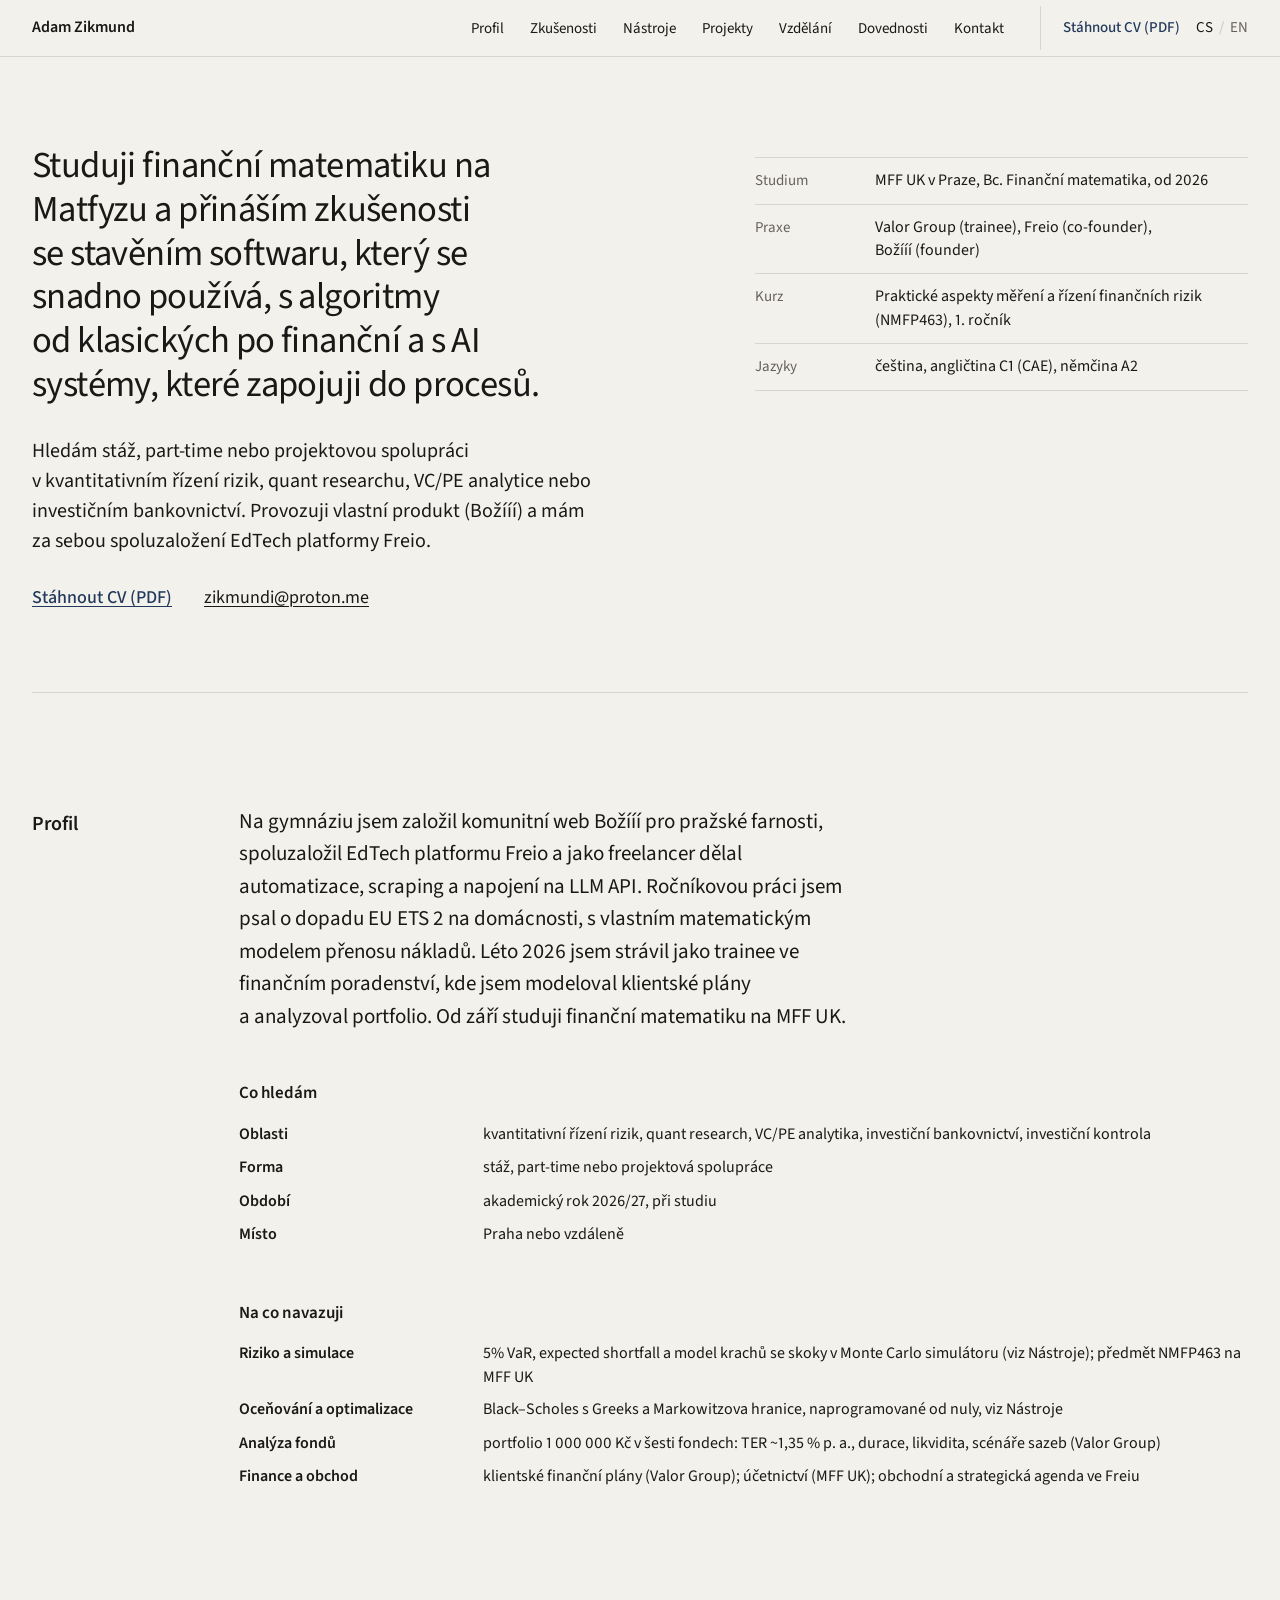
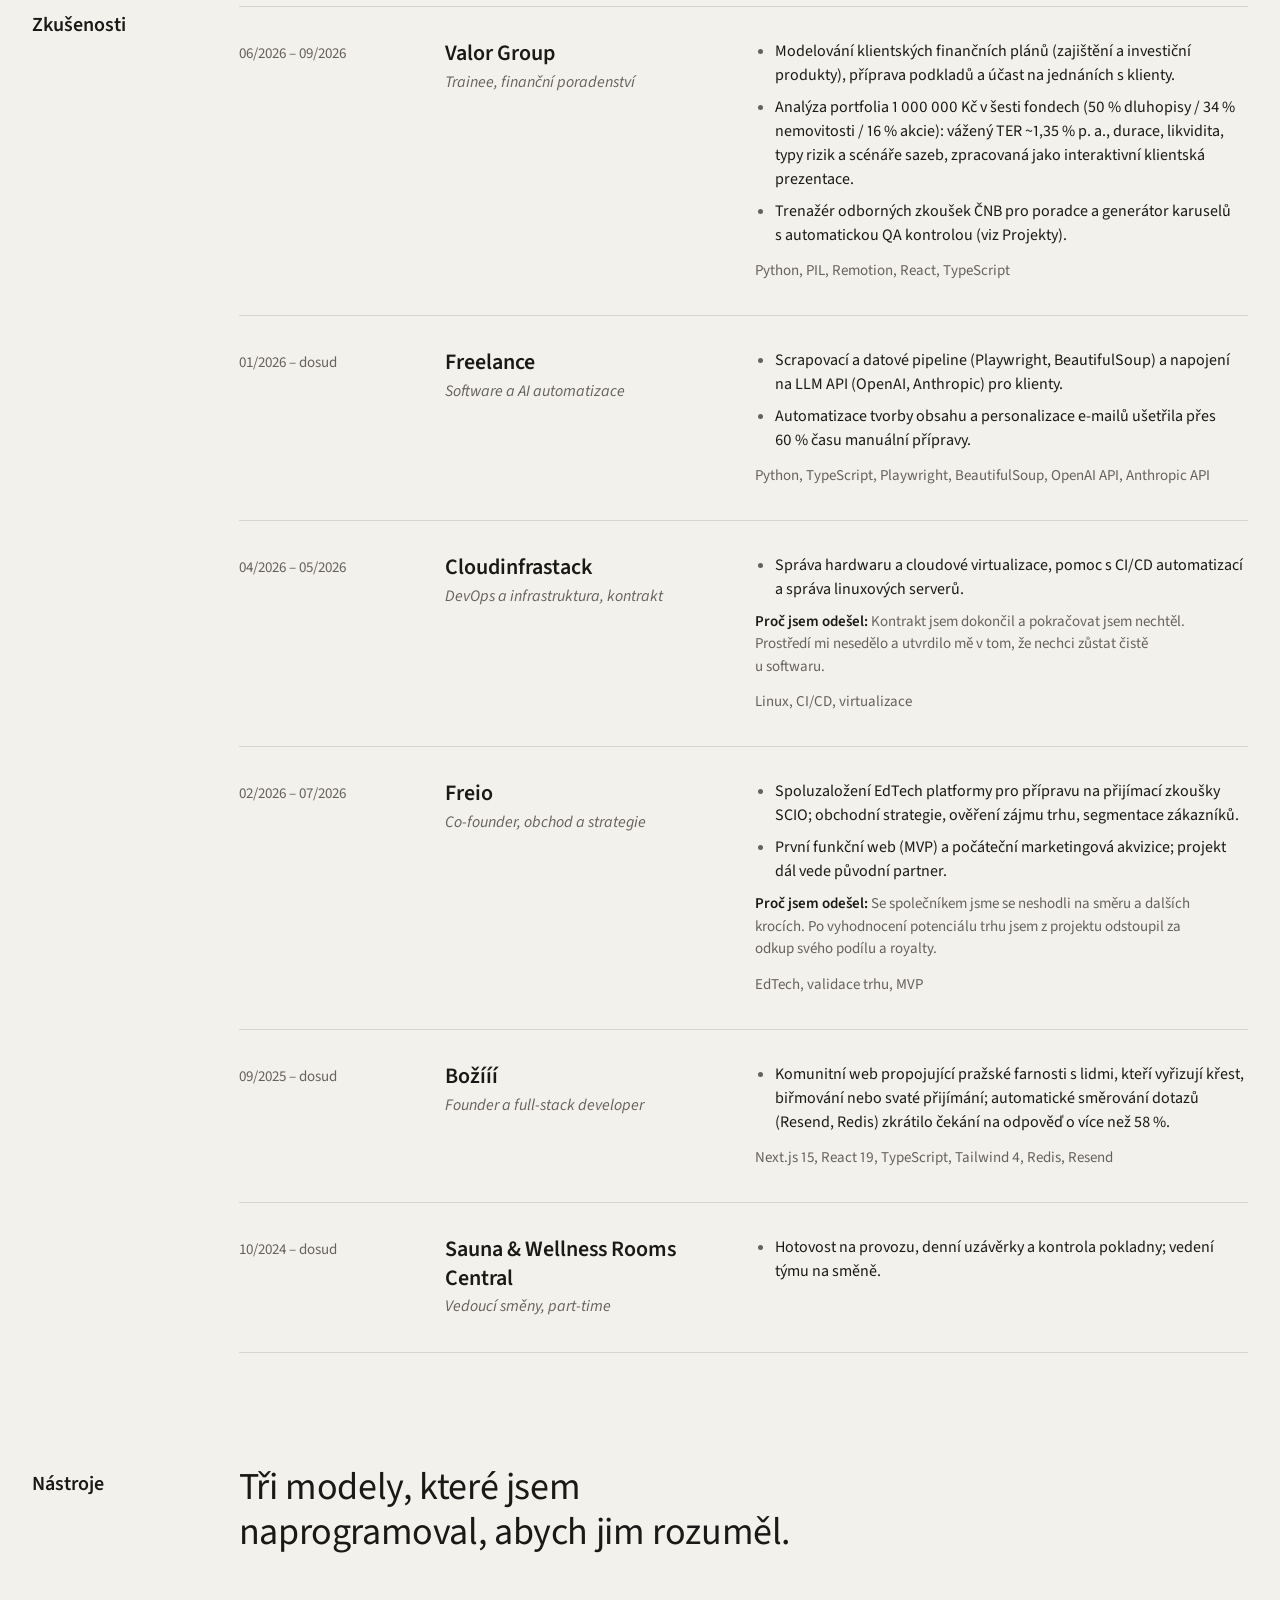
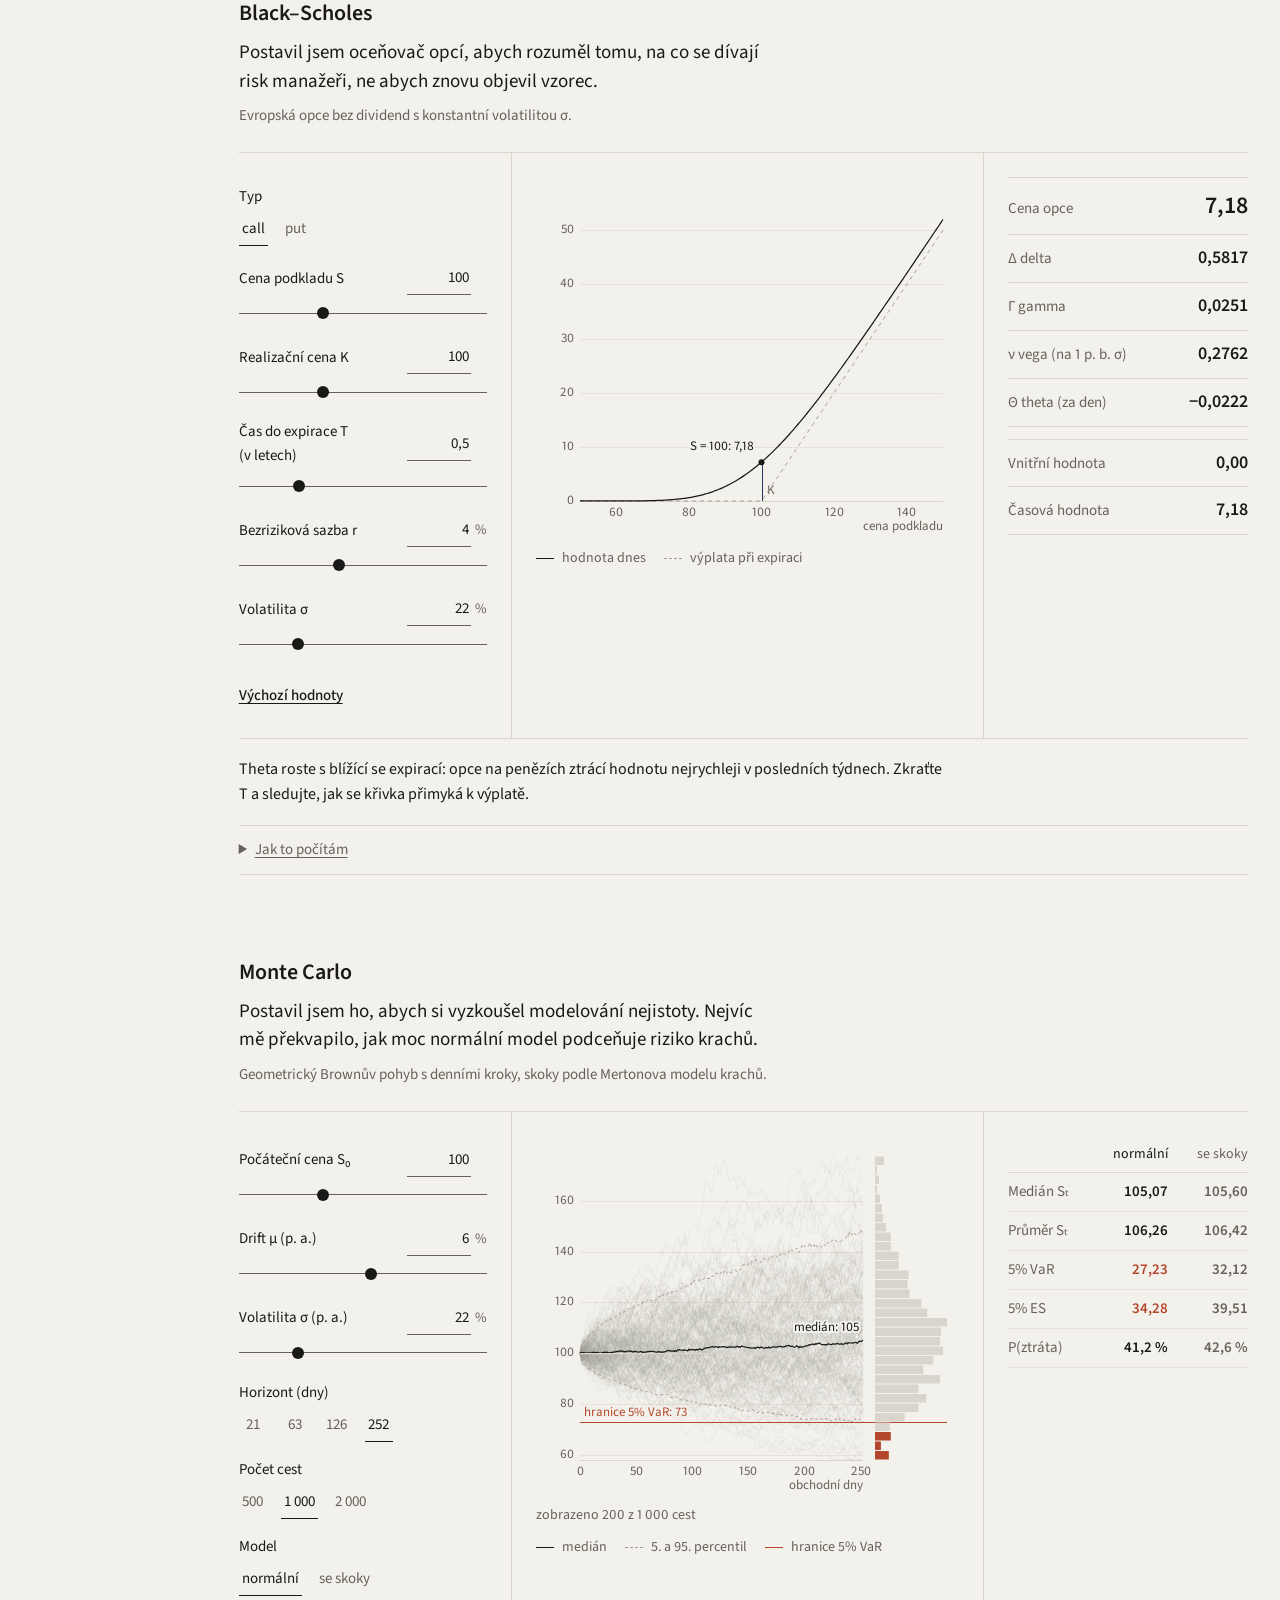
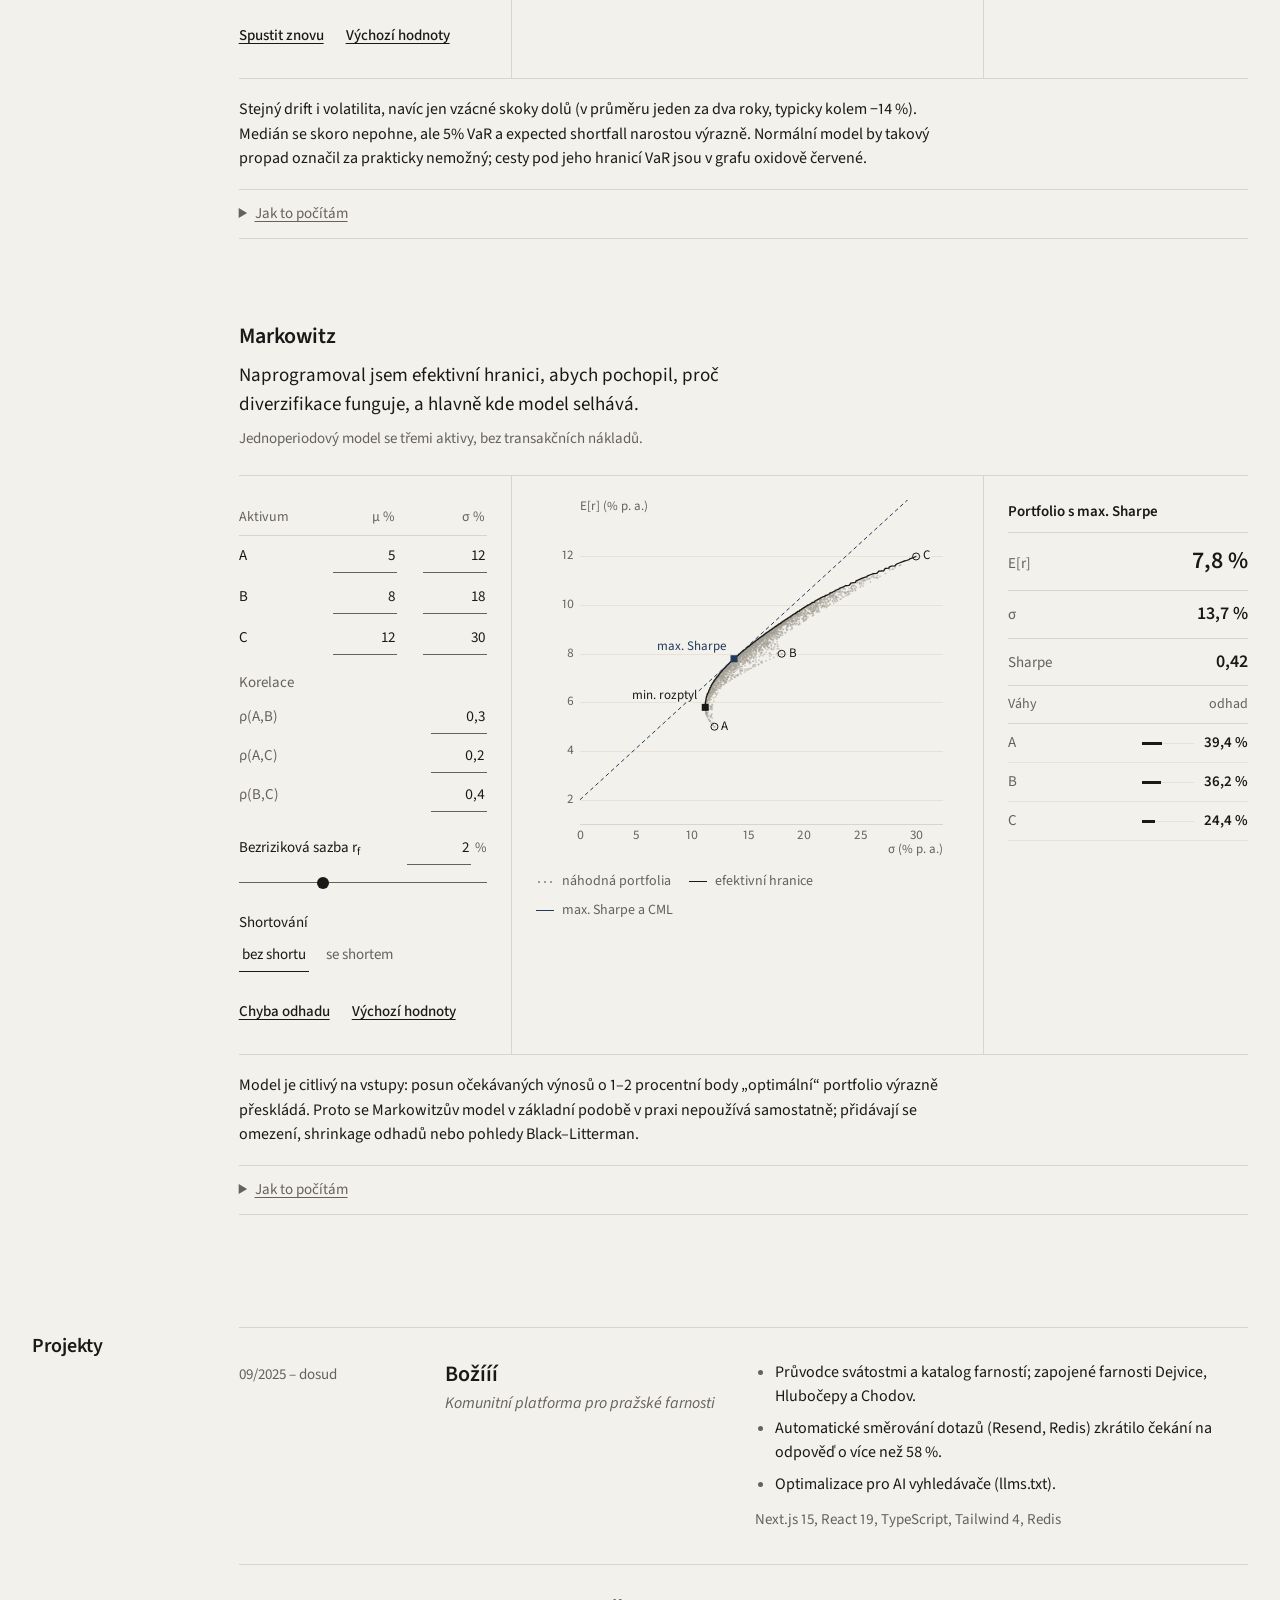
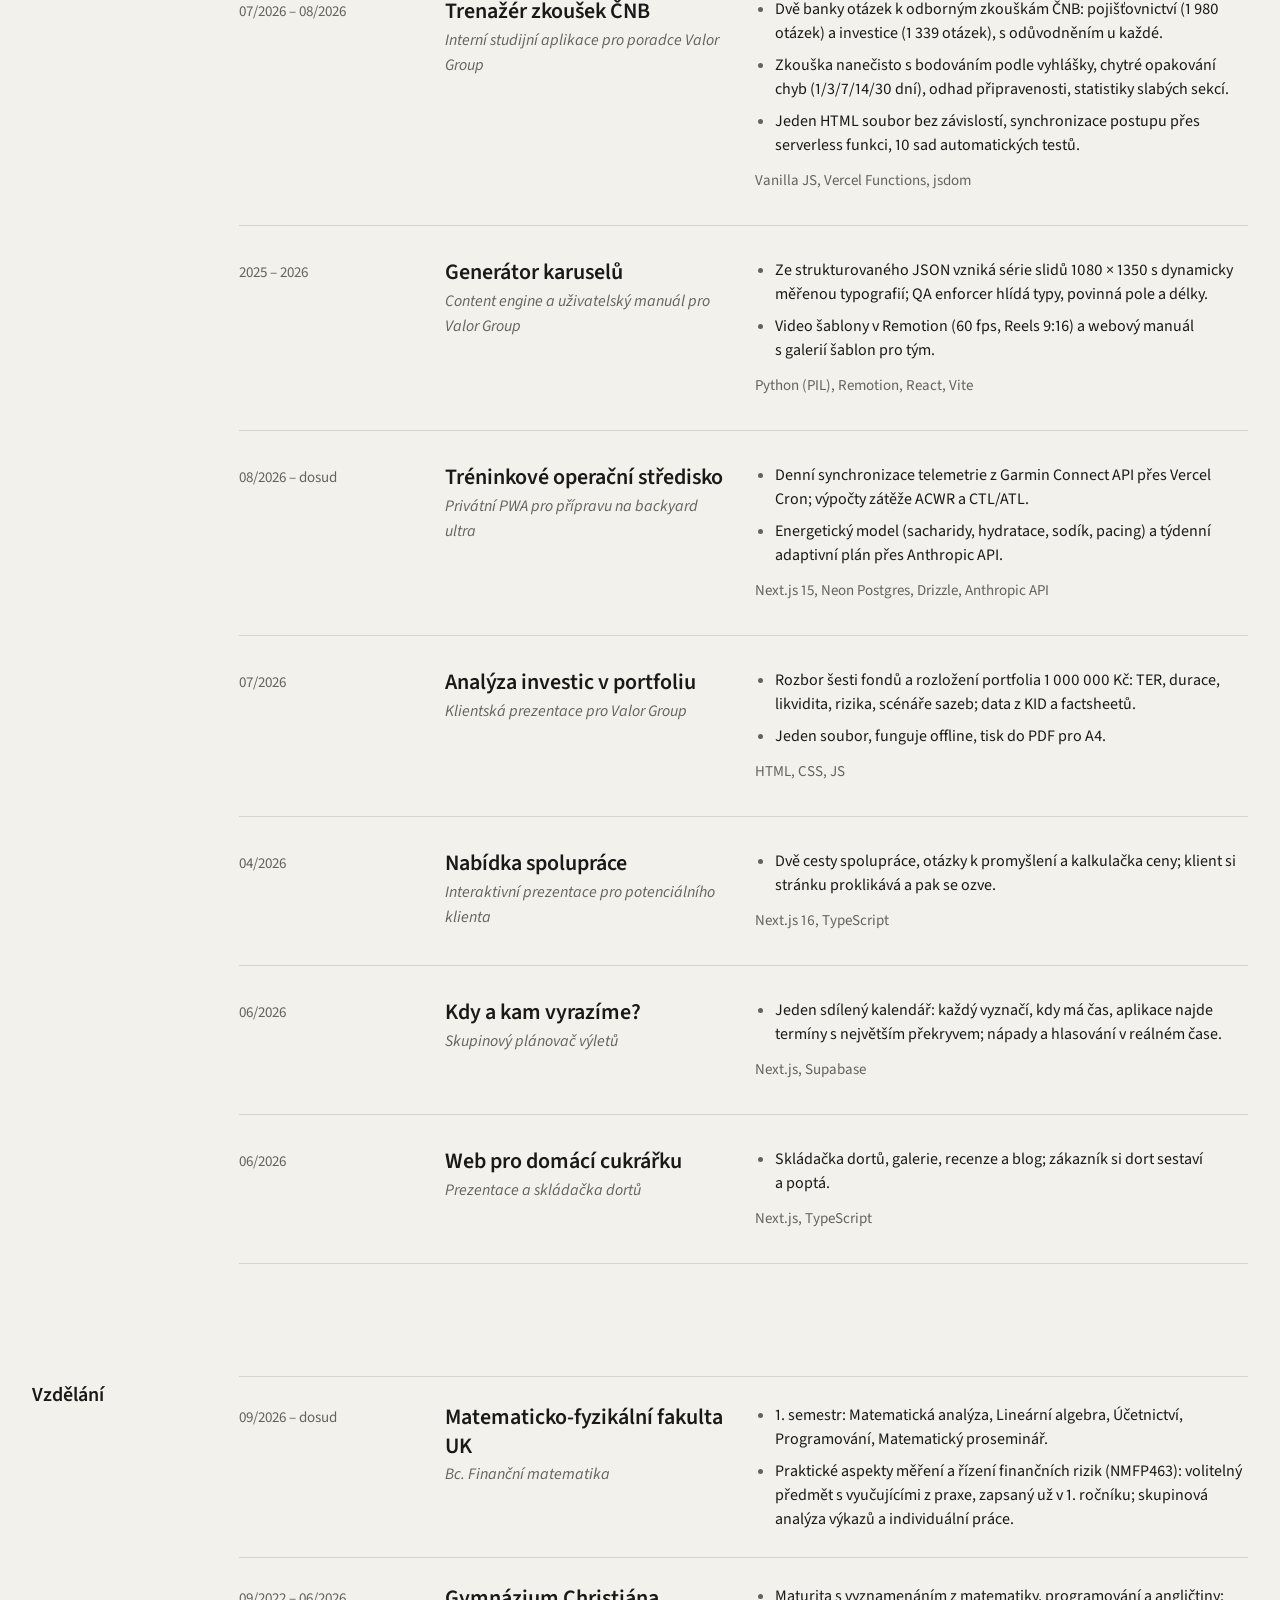
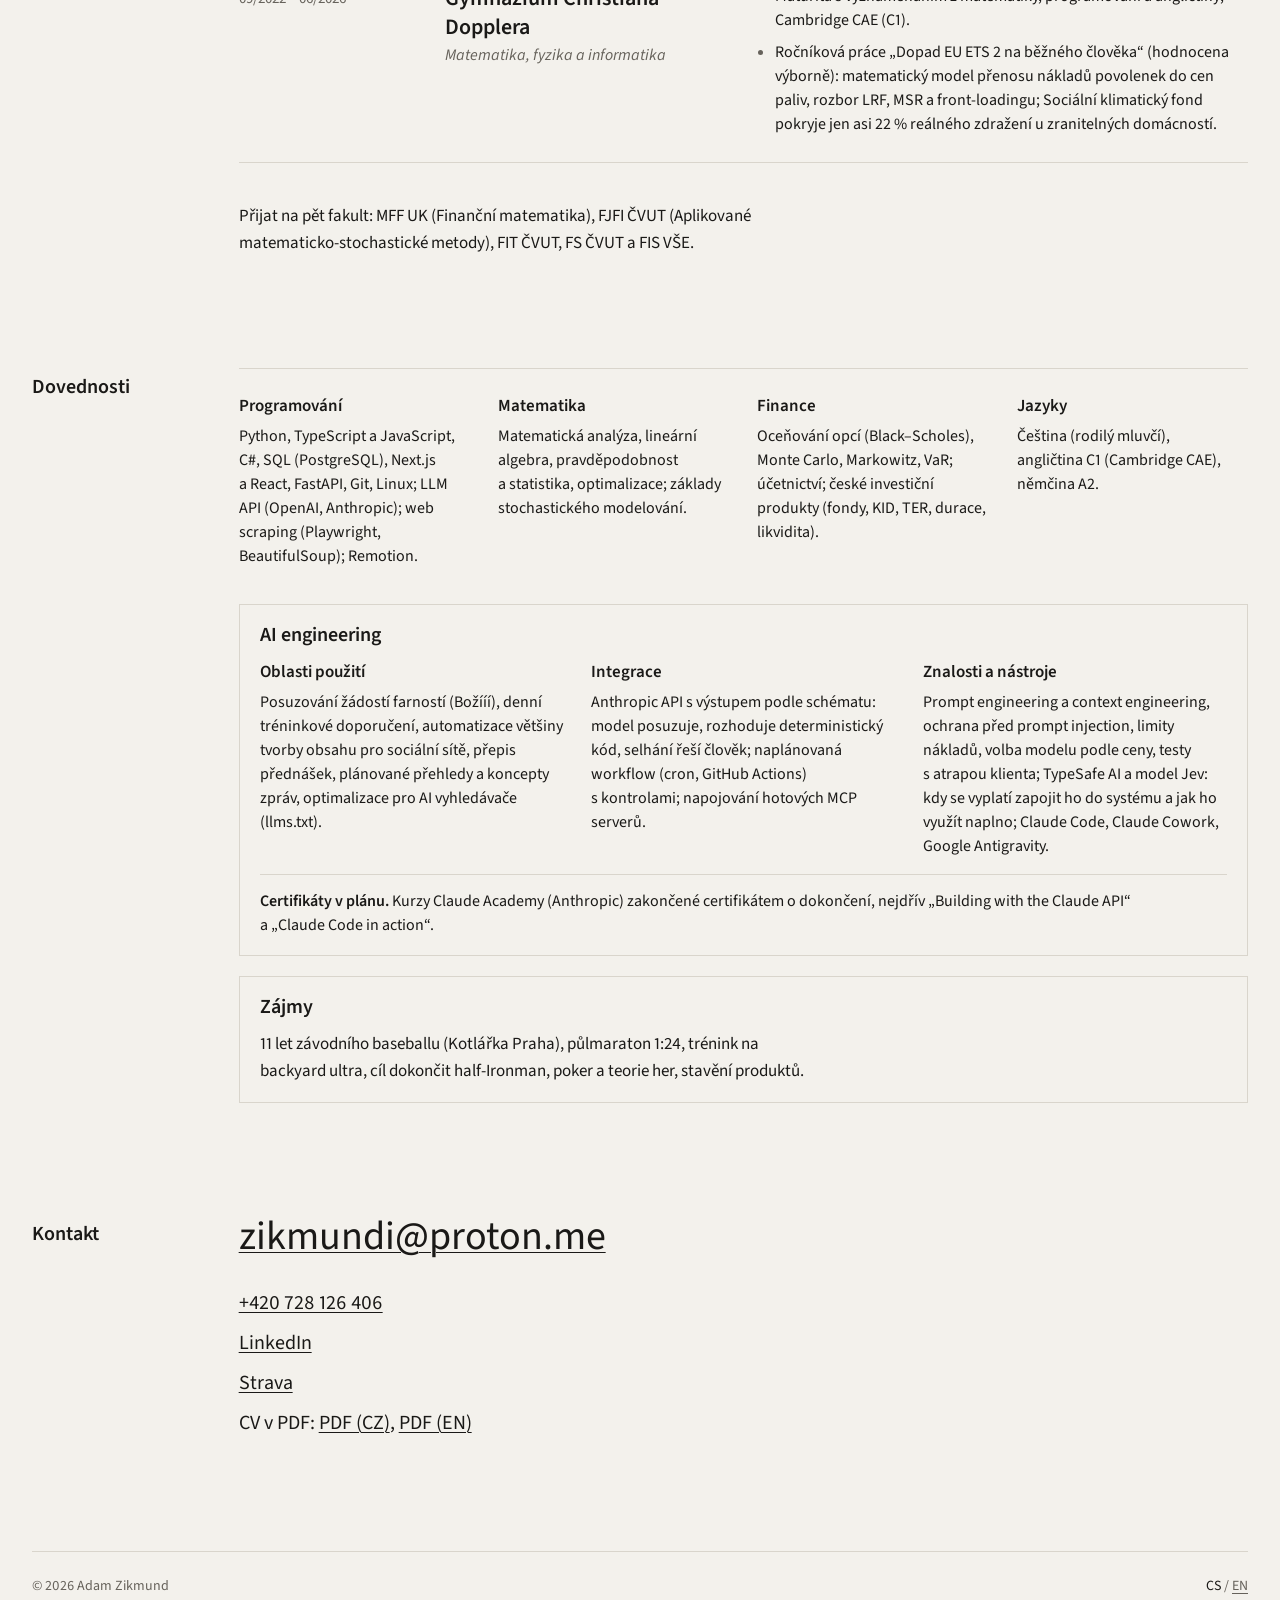
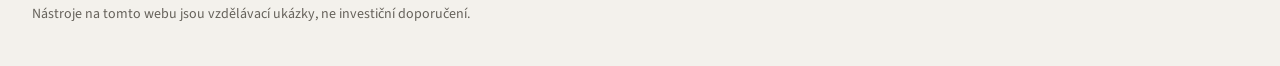
==== commit 3c46248b: "Kresby v Profilu se ukazují celé, čitelnější proces a graf EU ETS, plynulé přepínání kreseb, kontras" ====
--- a/a/index.html
+++ b/a/index.html
@@ -55,8 +55,8 @@
 <main id="main">
 <section class="hero" aria-labelledby="hero-title">
   <div class="hero-text">
-    <h1 id="hero-title"><span class="line">Studuji finanční matematiku na Matfyzu a přináším zkušenosti se stavěním softwaru, který se snadno používá, s algoritmy od školních po finanční a s AI systémy, které zapojuji do procesů.</span></h1>
-    <p class="deck">Hledám stáž, part‑time nebo projektovou spolupráci v kvantitativním řízení rizik, quant researchu, VC/PE analytice nebo investičním bankovnictví. Za sebou mám vlastní produkt v provozu (Božííí) a spoluzaložení EdTech platformy Freio.</p>
+    <h1 id="hero-title"><span class="line">Studuji finanční matematiku na Matfyzu a přináším zkušenosti se stavěním softwaru, který se snadno používá, s algoritmy od klasických po finanční a s AI systémy, které zapojuji do procesů.</span></h1>
+    <p class="deck">Hledám stáž, part‑time nebo projektovou spolupráci v kvantitativním řízení rizik, quant researchu, VC/PE analytice nebo investičním bankovnictví. Provozuji vlastní produkt (Božííí) a mám za sebou spoluzaložení EdTech platformy Freio.</p>
     <p class="actions"><a class="cv-link" href="/cv/Adam-Zikmund-CV-CZ.pdf">Stáhnout CV (PDF)</a><a class="email-link" href="mailto:zikmundi@proton.me">zikmundi@proton.me</a></p>
   </div>
   <aside class="sheet" aria-labelledby="sheet-title">
@@ -120,7 +120,7 @@
         <div class="row-head"><h3>Cloudinfrastack</h3><p class="row-role">DevOps a infrastruktura, kontrakt</p></div>
         <div class="row-body">
           <ul class="results"><li>Správa hardwaru a cloudové virtualizace, pomoc s CI/CD automatizací a správa linuxových serverů.</li></ul>
-          <p class="row-exit"><span class="row-exit-k">Proč jsem odešel:</span> Kontrakt jsem odpracoval a dál pokračovat nechtěl. Prostředí mi nesedělo a utvrdilo mě v tom, že nechci zůstat čistě u softwaru.</p>
+          <p class="row-exit"><span class="row-exit-k">Proč jsem odešel:</span> Kontrakt jsem dokončil a pokračovat jsem nechtěl. Prostředí mi nesedělo a utvrdilo mě v tom, že nechci zůstat čistě u softwaru.</p>
           <p class="row-stack">Linux, CI/CD, virtualizace</p>
         </div>
       </li>
@@ -129,7 +129,7 @@
         <div class="row-head"><h3><a href="https://freio.cz" target="_blank" rel="noopener">Freio</a></h3><p class="row-role">Co‑founder, obchod a strategie</p></div>
         <div class="row-body">
           <ul class="results"><li>Spoluzaložení EdTech platformy pro přípravu na přijímací zkoušky SCIO; obchodní strategie, ověření zájmu trhu, segmentace zákazníků.</li><li>První funkční web (MVP) a počáteční marketingová akvizice; projekt dál vede původní partner.</li></ul>
-          <p class="row-exit"><span class="row-exit-k">Proč jsem odešel:</span> Se společníkem jsme se neshodli na směru a dalších krocích. Po vyhodnocení potenciálu trhu jsem odstoupil, s royalty a odkupem svého podílu.</p>
+          <p class="row-exit"><span class="row-exit-k">Proč jsem odešel:</span> Se společníkem jsme se neshodli na směru a dalších krocích. Po vyhodnocení potenciálu trhu jsem z projektu odstoupil za odkup svého podílu a royalty.</p>
           <p class="row-stack">EdTech, validace trhu, MVP</p>
         </div>
       </li>
@@ -433,7 +433,7 @@
         </div>
       </li>
     </ol>
-    <p class="edu-note">Přijat na pět fakult: MFF UK (Finanční matematika), FJFI ČVUT (Aplikované matematicko-stochastické metody), FIT ČVUT, FS ČVUT a FIS VŠE.</p>
+    <p class="edu-note">Přijat na pět fakult: MFF UK (Finanční matematika), FJFI ČVUT (Aplikované matematicko-stochastické metody), FIT ČVUT, FS ČVUT a FIS VŠE.</p>
   </div>
 </section>
 <section id="dovednosti" class="section" aria-labelledby="h-dovednosti">
@@ -450,7 +450,7 @@
       <dl class="ai-grid">
         <div class="skill"><dt>Oblasti použití</dt><dd>Posuzování žádostí farností (Božííí), denní tréninkové doporučení, automatizace většiny tvorby obsahu pro sociální sítě, přepis přednášek, plánované přehledy a koncepty zpráv, optimalizace pro AI vyhledávače (llms.txt).</dd></div>
         <div class="skill"><dt>Integrace</dt><dd>Anthropic API s výstupem podle schématu: model posuzuje, rozhoduje deterministický kód, selhání řeší člověk; naplánovaná workflow (cron, GitHub Actions) s kontrolami; napojování hotových MCP serverů.</dd></div>
-        <div class="skill"><dt>Znalosti a nástroje</dt><dd>Prompt engineering a context engineering, ochrana před prompt injection, limity nákladů, volba modelu podle ceny, testy s atrapou klienta; TypeSafe AI a model Jev: kdy se vyplatí zapojit ho do systému a jak ho využít naplno; Claude Code, Claude Cowork, Google Antigravity.</dd></div>
+        <div class="skill"><dt>Znalosti a nástroje</dt><dd>Prompt engineering a context engineering, ochrana před prompt injection, limity nákladů, volba modelu podle ceny, testy s atrapou klienta; TypeSafe AI a model Jev: kdy se vyplatí zapojit ho do systému a jak ho využít naplno; Claude Code, Claude Cowork, Google Antigravity.</dd></div>
       </dl>
       <p class="ai-cert"><strong>Certifikáty v plánu.</strong> Kurzy Claude Academy (Anthropic) zakončené certifikátem o dokončení, nejdřív „Building with the Claude API“ a „Claude Code in action“.</p>
     </div>
--- a/assets/css/site.css
+++ b/assets/css/site.css
@@ -82,6 +82,7 @@
 .hero::after { content: ""; position: absolute; left: var(--gutter); right: var(--gutter); bottom: 0; border-bottom: 1px solid var(--line); }
 .hero h1 { font-weight: 400; font-size: clamp(34px, 4.6vw, 60px); line-height: 1.07; letter-spacing: -0.01em; max-width: 20ch; text-wrap: balance; }
 .hero h1 .line { display: inline; }
+.hero h1 .line:only-child { display: block; font-size: 0.62em; line-height: 1.2; max-width: 32ch; }
 .hero h1 .line + .line { display: block; margin-top: 0.7em; font-size: 0.5em; font-weight: 500; line-height: 1.3; letter-spacing: 0; max-width: 40ch; text-wrap: pretty; }
 .deck { font-size: 18px; line-height: 1.5; margin-top: 28px; max-width: 56ch; }
 .actions { margin-top: 28px; display: flex; flex-wrap: wrap; gap: 12px 32px; align-items: baseline; }
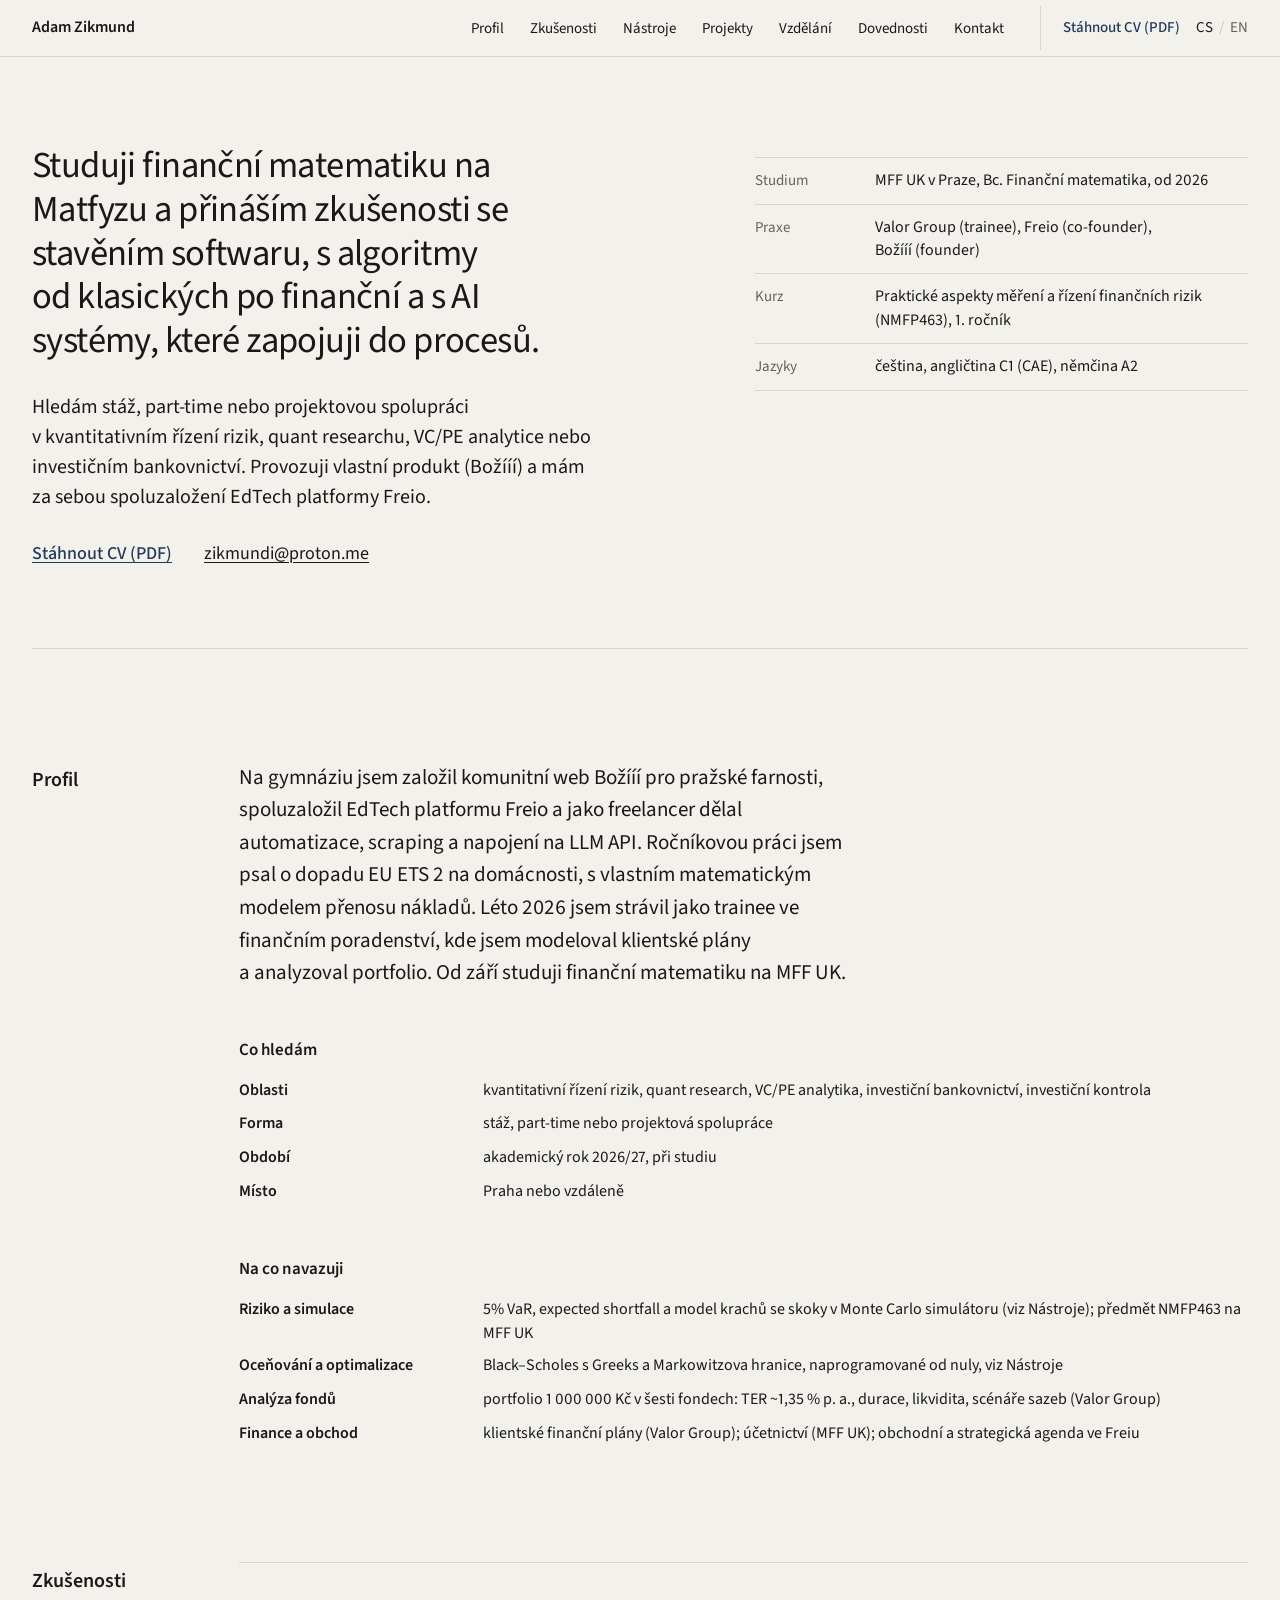
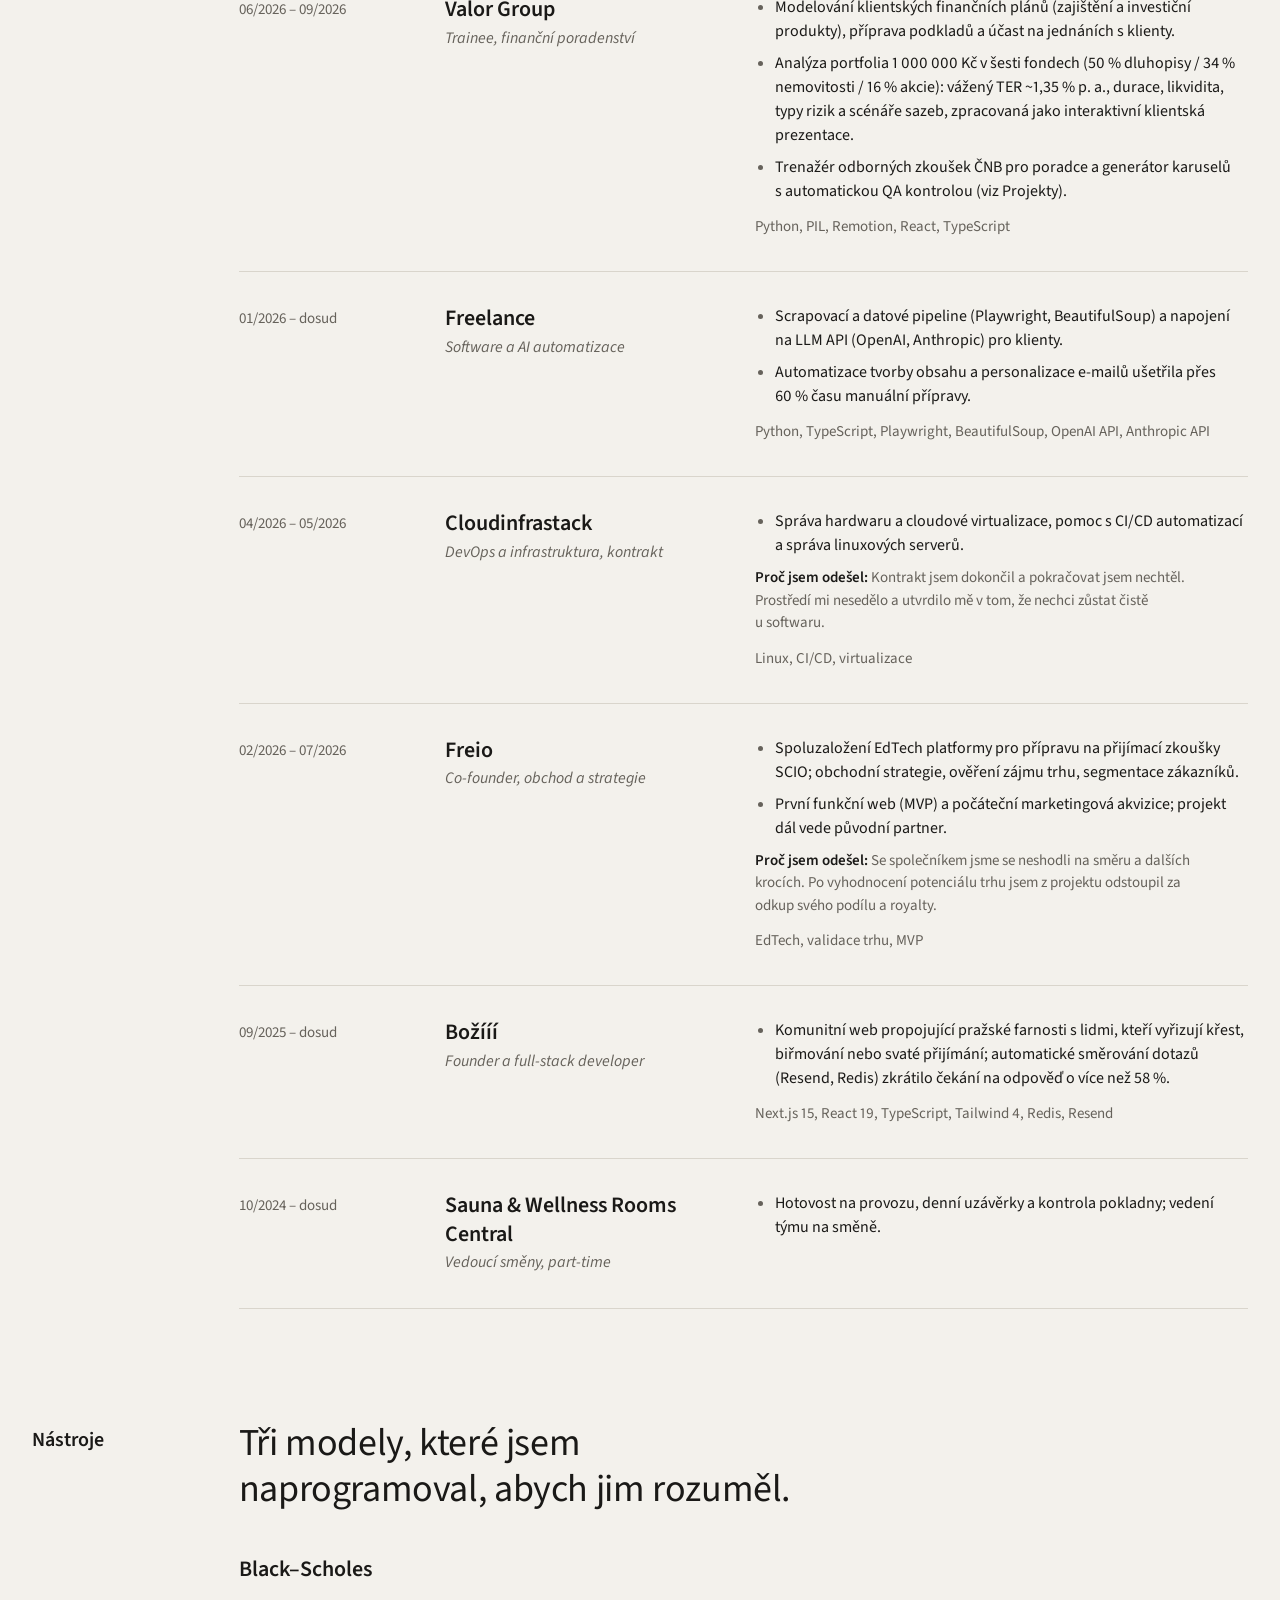
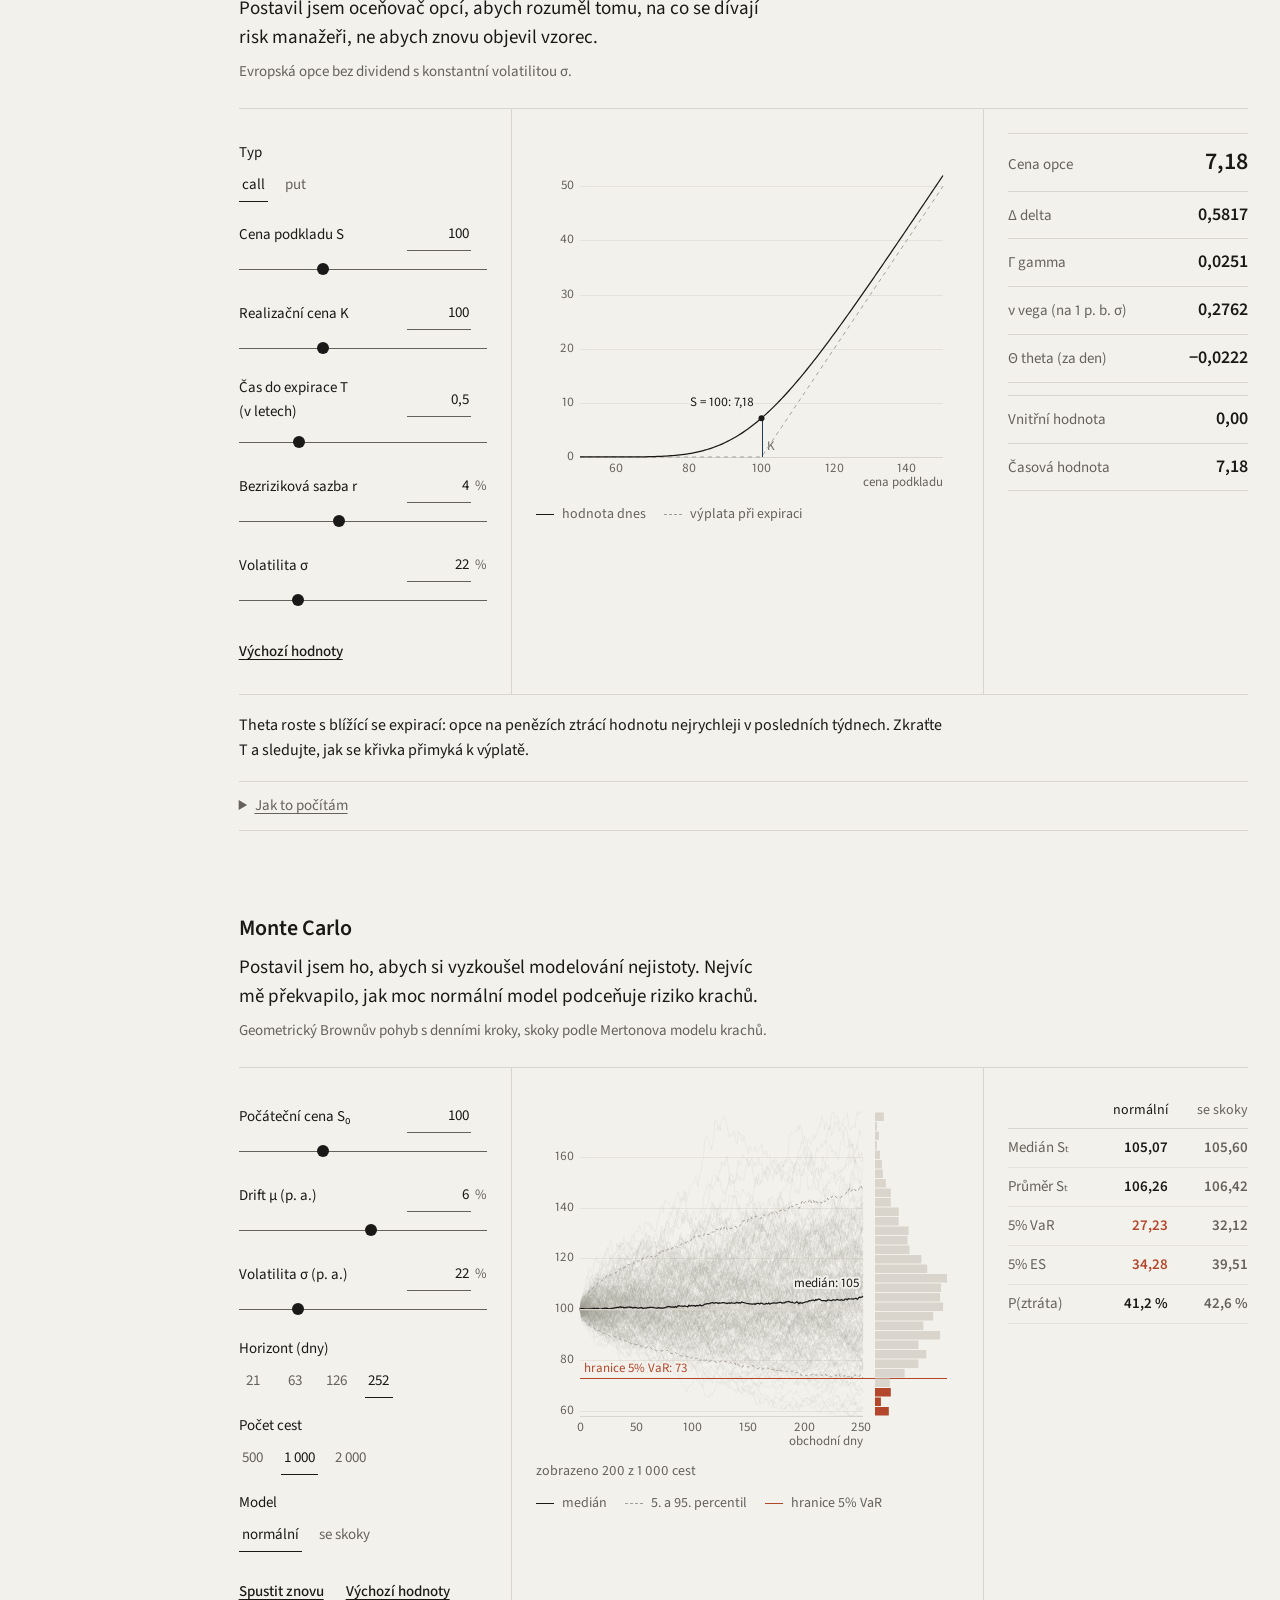
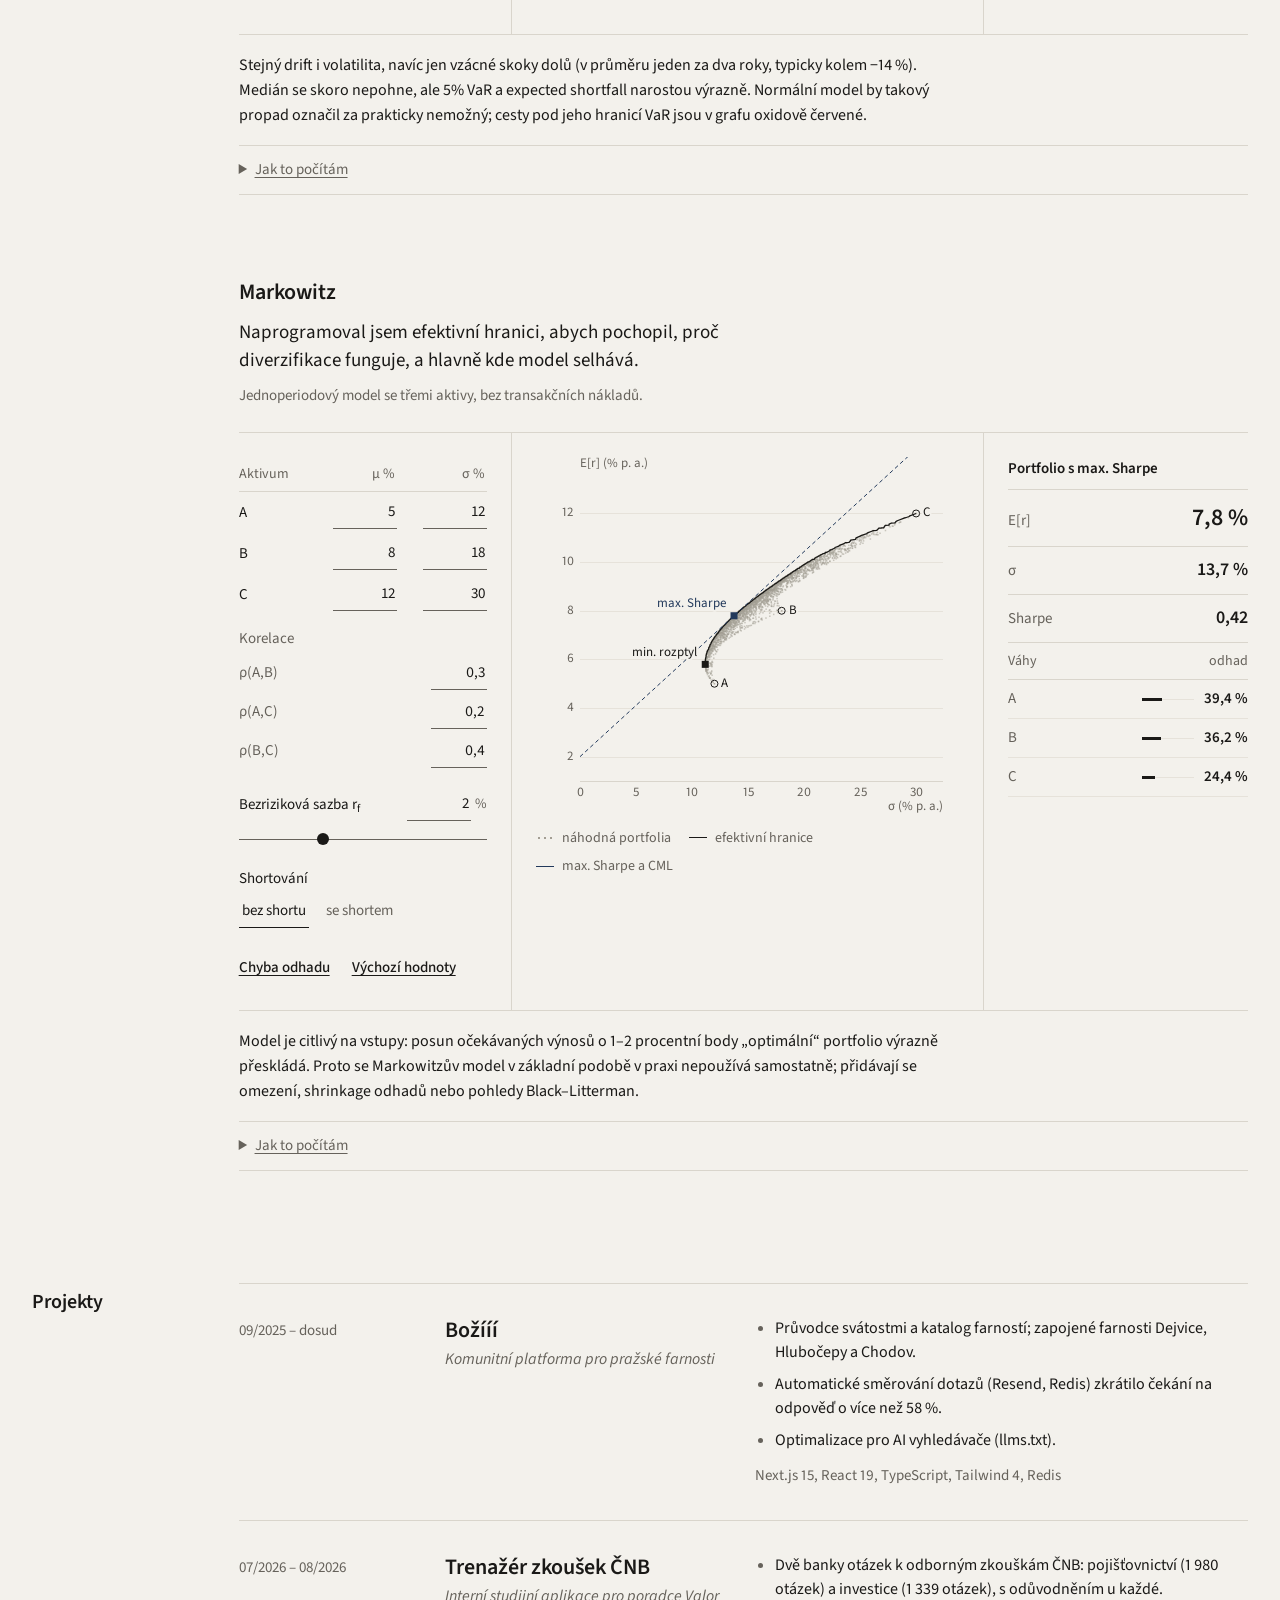
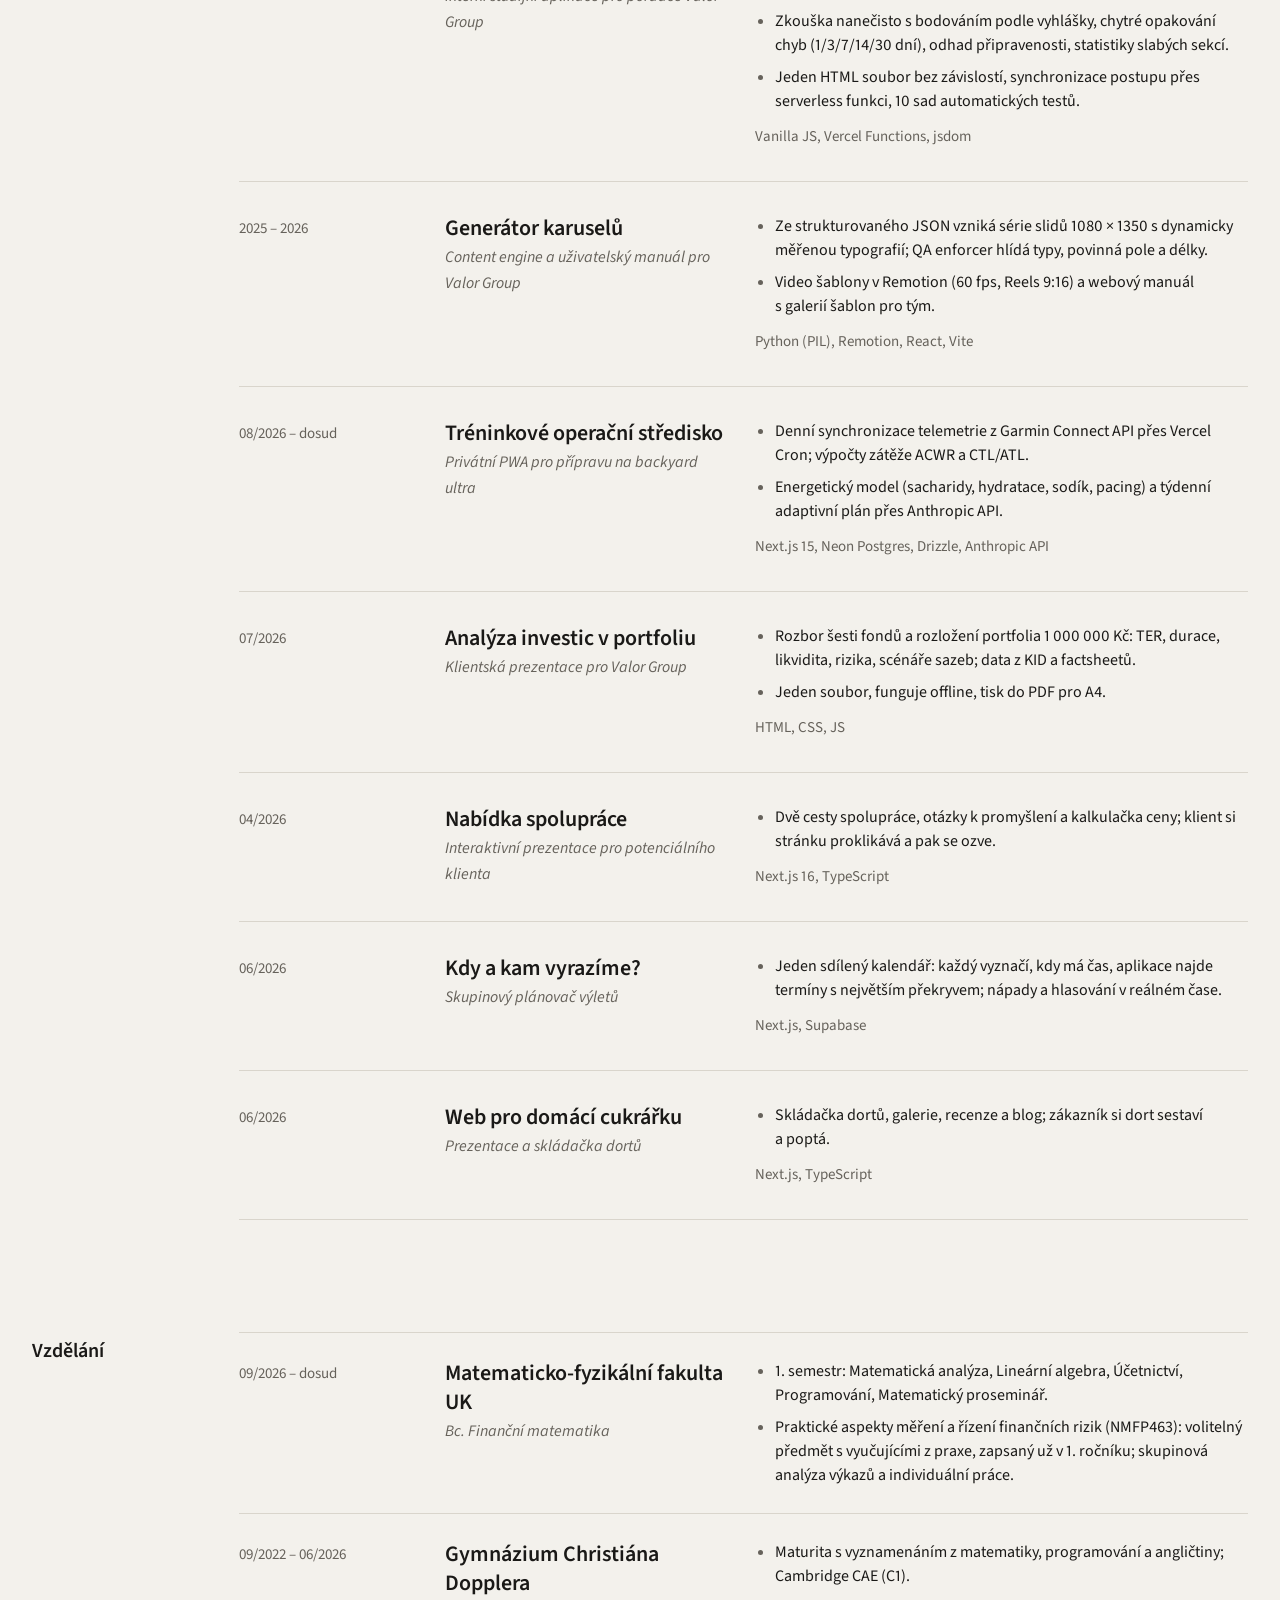
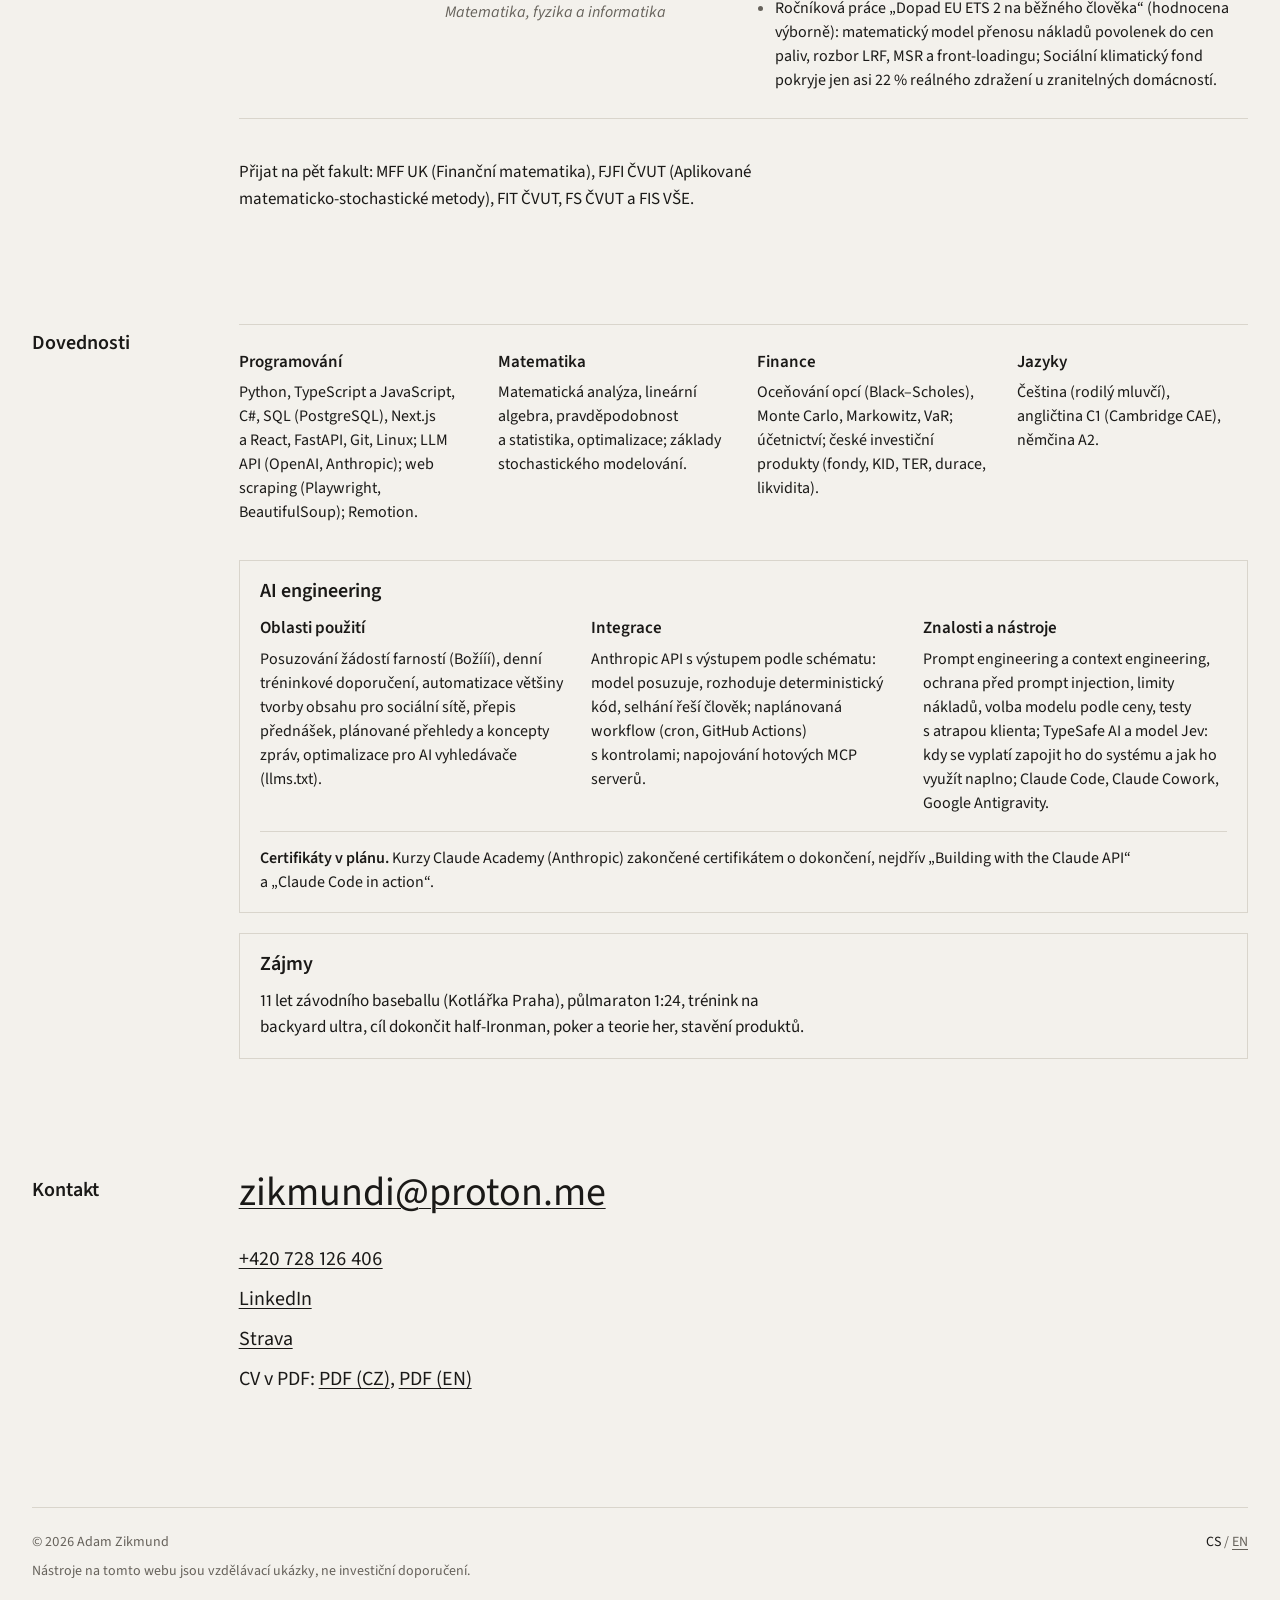
==== commit 8c50a842: "Hero: kresba pro Matfyz na začátku, graf u klasických algoritmů, náhodné cesty u finančních, bez „kt" ====
--- a/a/index.html
+++ b/a/index.html
@@ -55,7 +55,7 @@
 <main id="main">
 <section class="hero" aria-labelledby="hero-title">
   <div class="hero-text">
-    <h1 id="hero-title"><span class="line">Studuji finanční matematiku na Matfyzu a přináším zkušenosti se stavěním softwaru, který se snadno používá, s algoritmy od klasických po finanční a s AI systémy, které zapojuji do procesů.</span></h1>
+    <h1 id="hero-title"><span class="line">Studuji finanční matematiku na Matfyzu a přináším zkušenosti se stavěním softwaru, s algoritmy od klasických po finanční a s AI systémy, které zapojuji do procesů.</span></h1>
     <p class="deck">Hledám stáž, part‑time nebo projektovou spolupráci v kvantitativním řízení rizik, quant researchu, VC/PE analytice nebo investičním bankovnictví. Provozuji vlastní produkt (Božííí) a mám za sebou spoluzaložení EdTech platformy Freio.</p>
     <p class="actions"><a class="cv-link" href="/cv/Adam-Zikmund-CV-CZ.pdf">Stáhnout CV (PDF)</a><a class="email-link" href="mailto:zikmundi@proton.me">zikmundi@proton.me</a></p>
   </div>
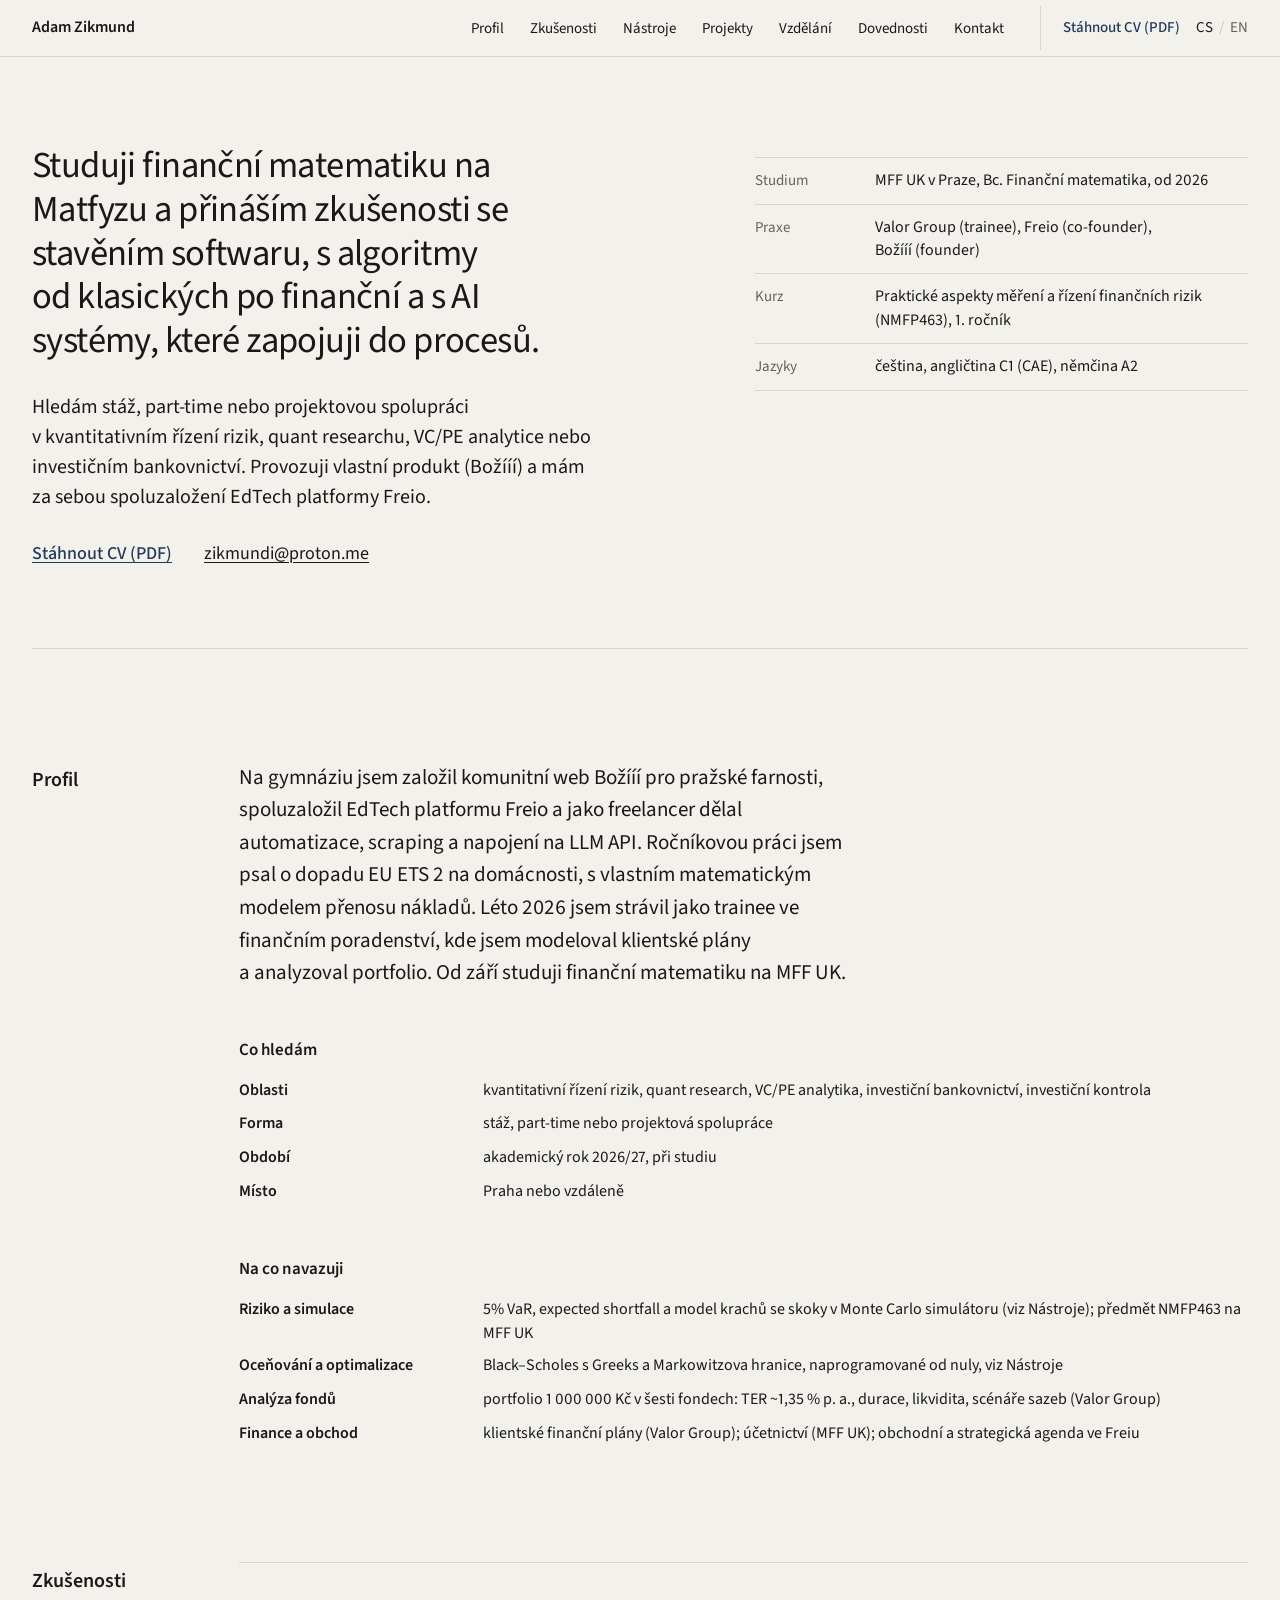
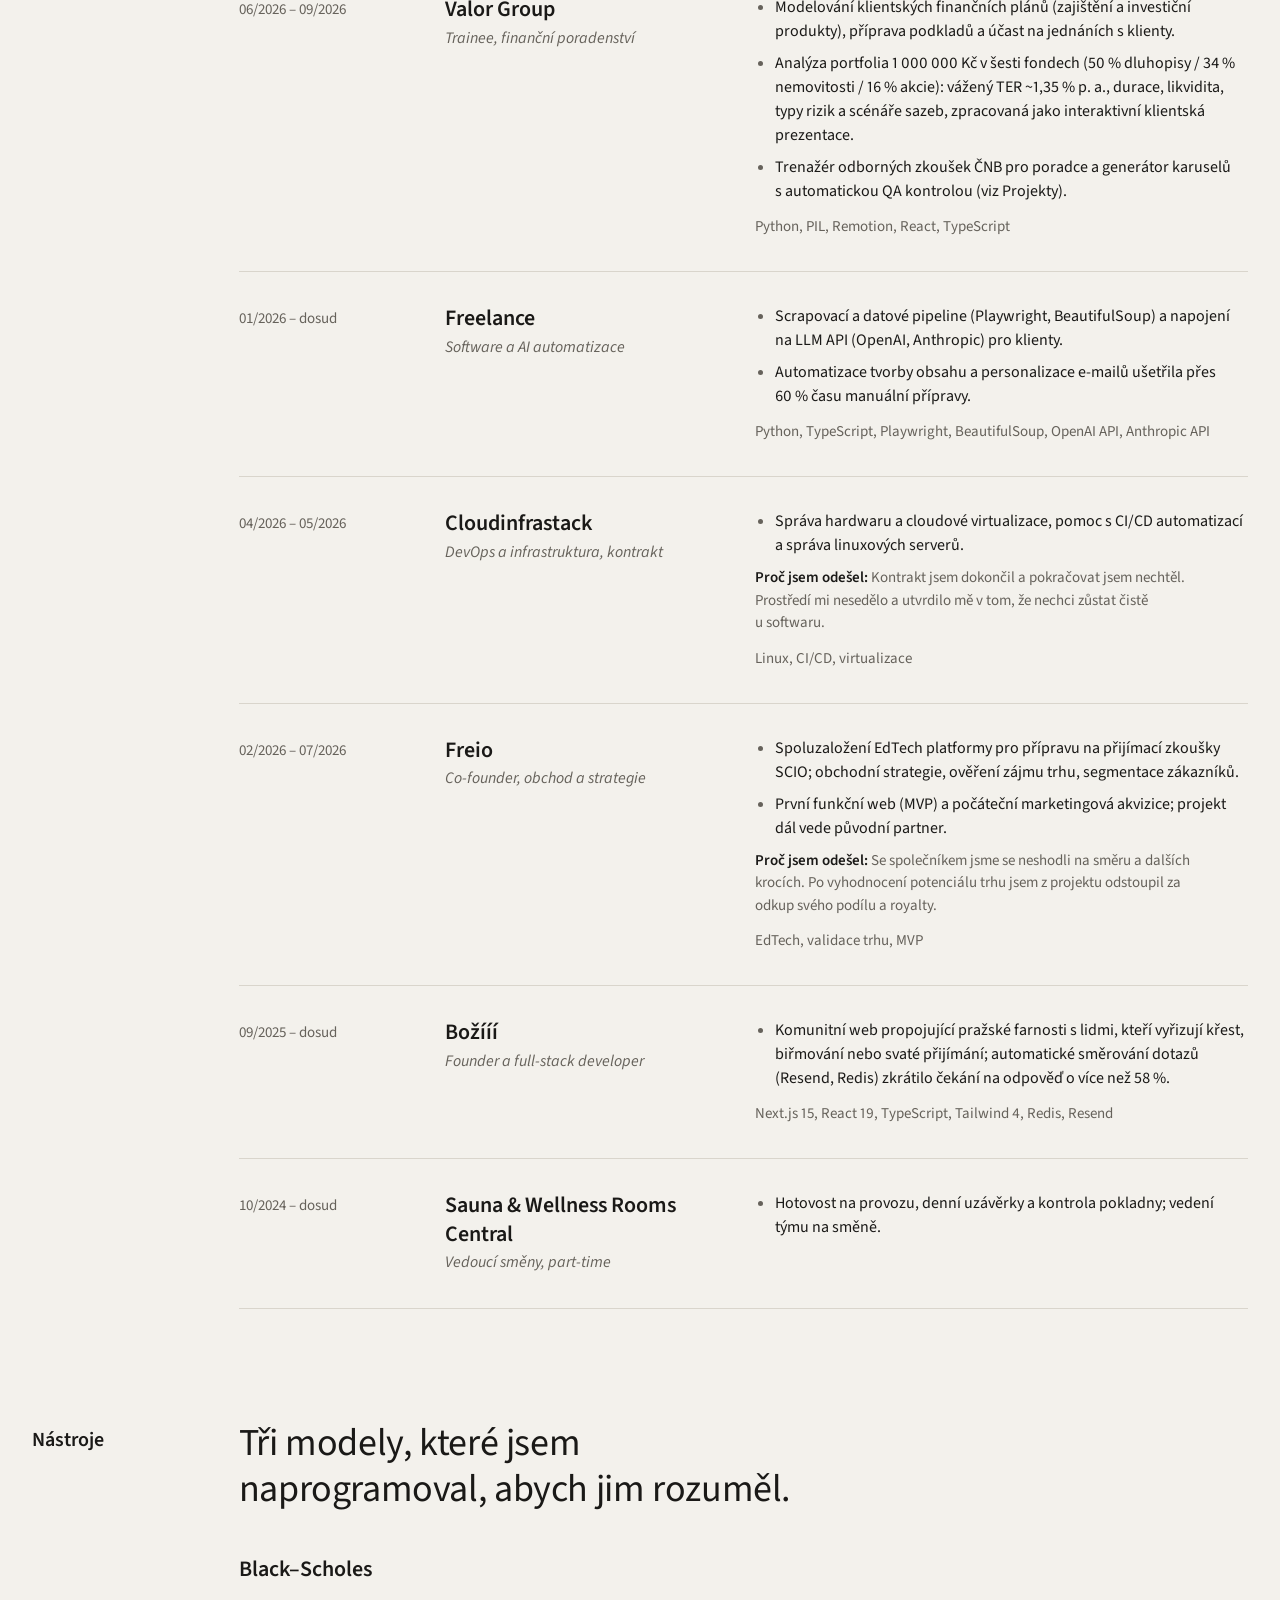
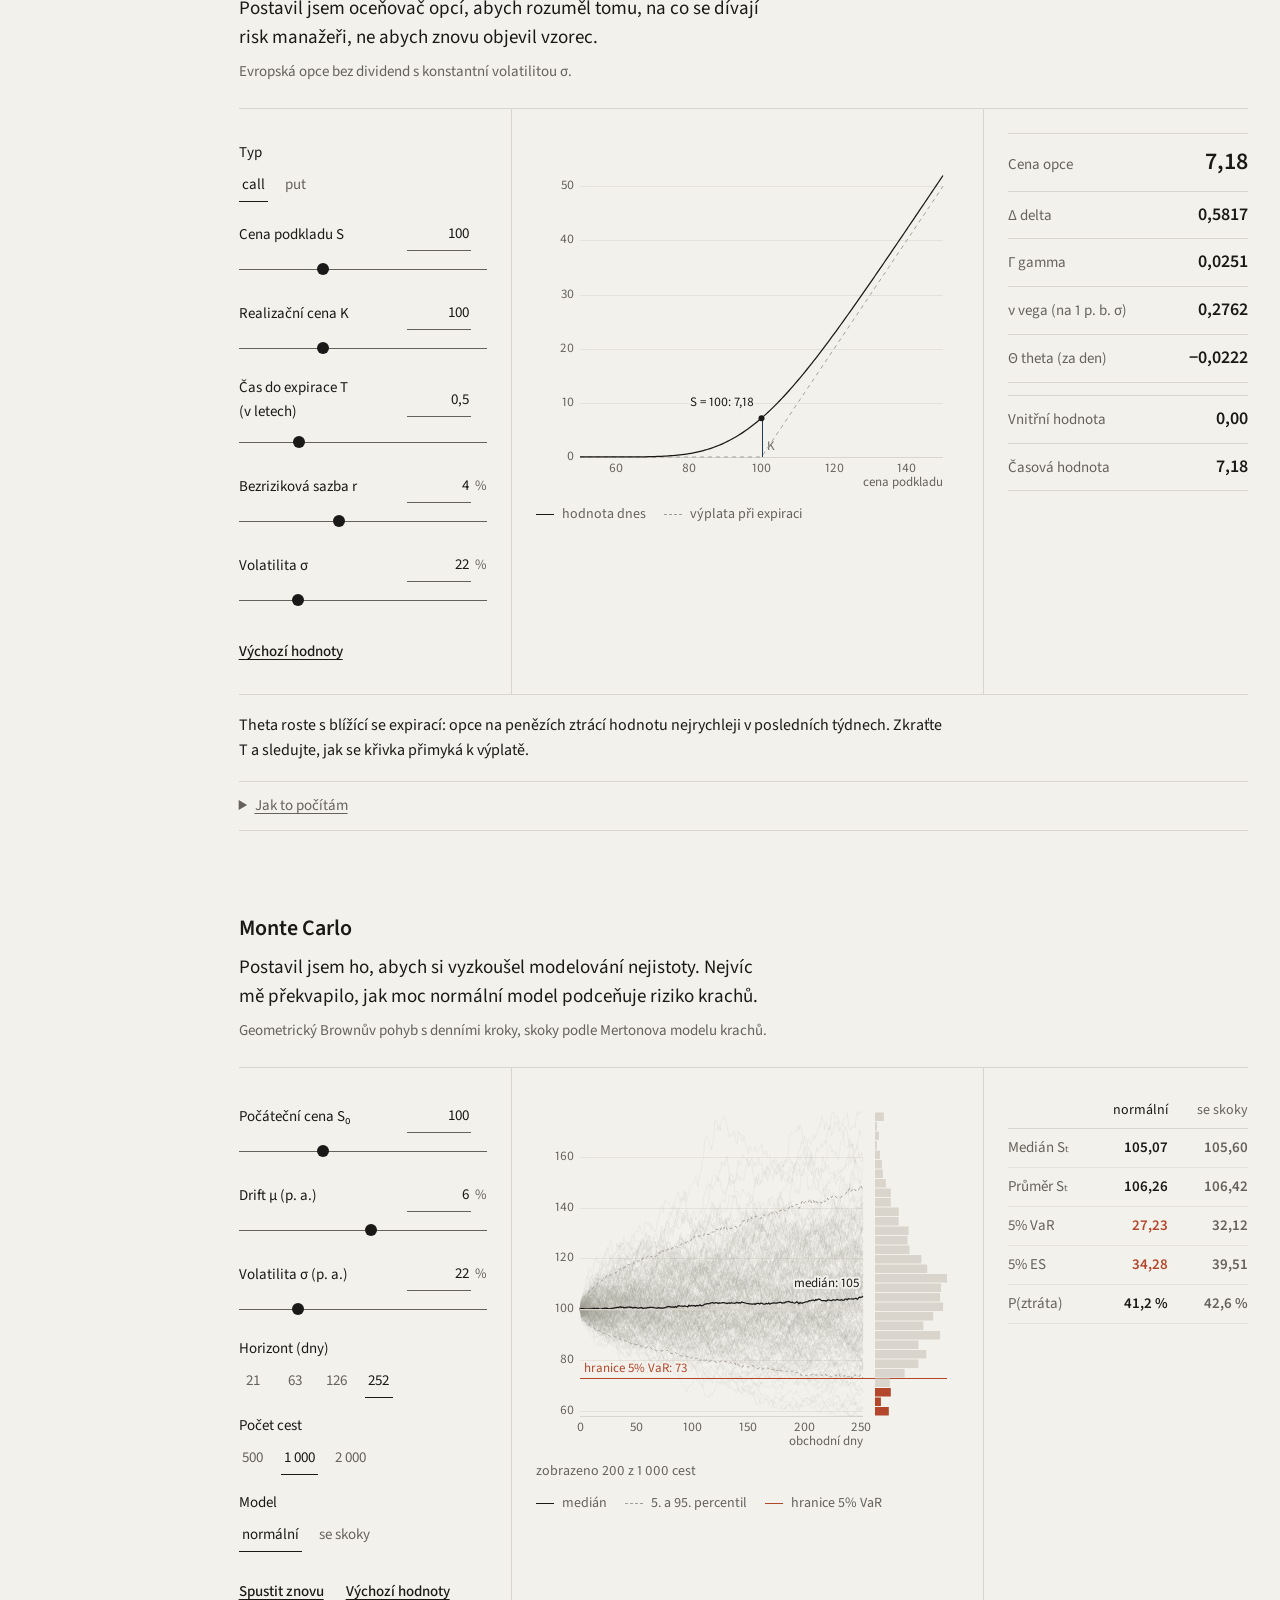
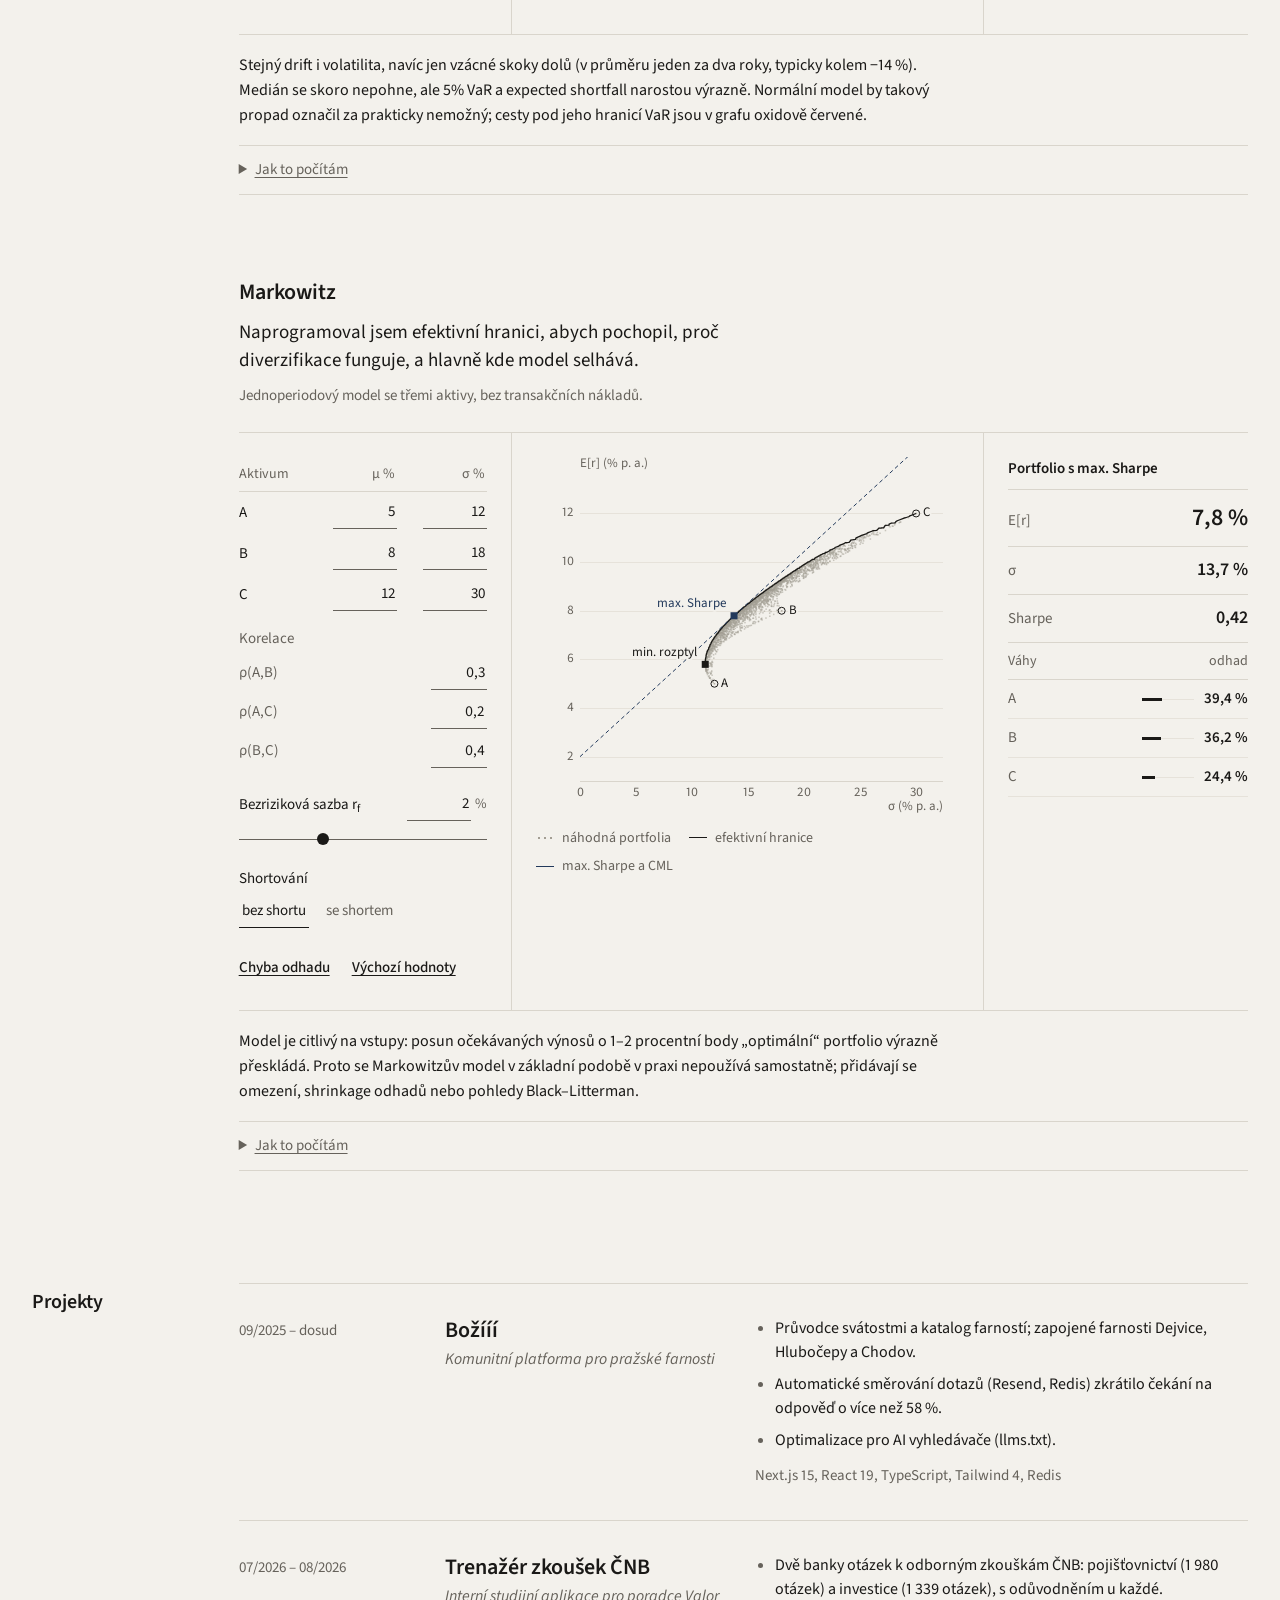
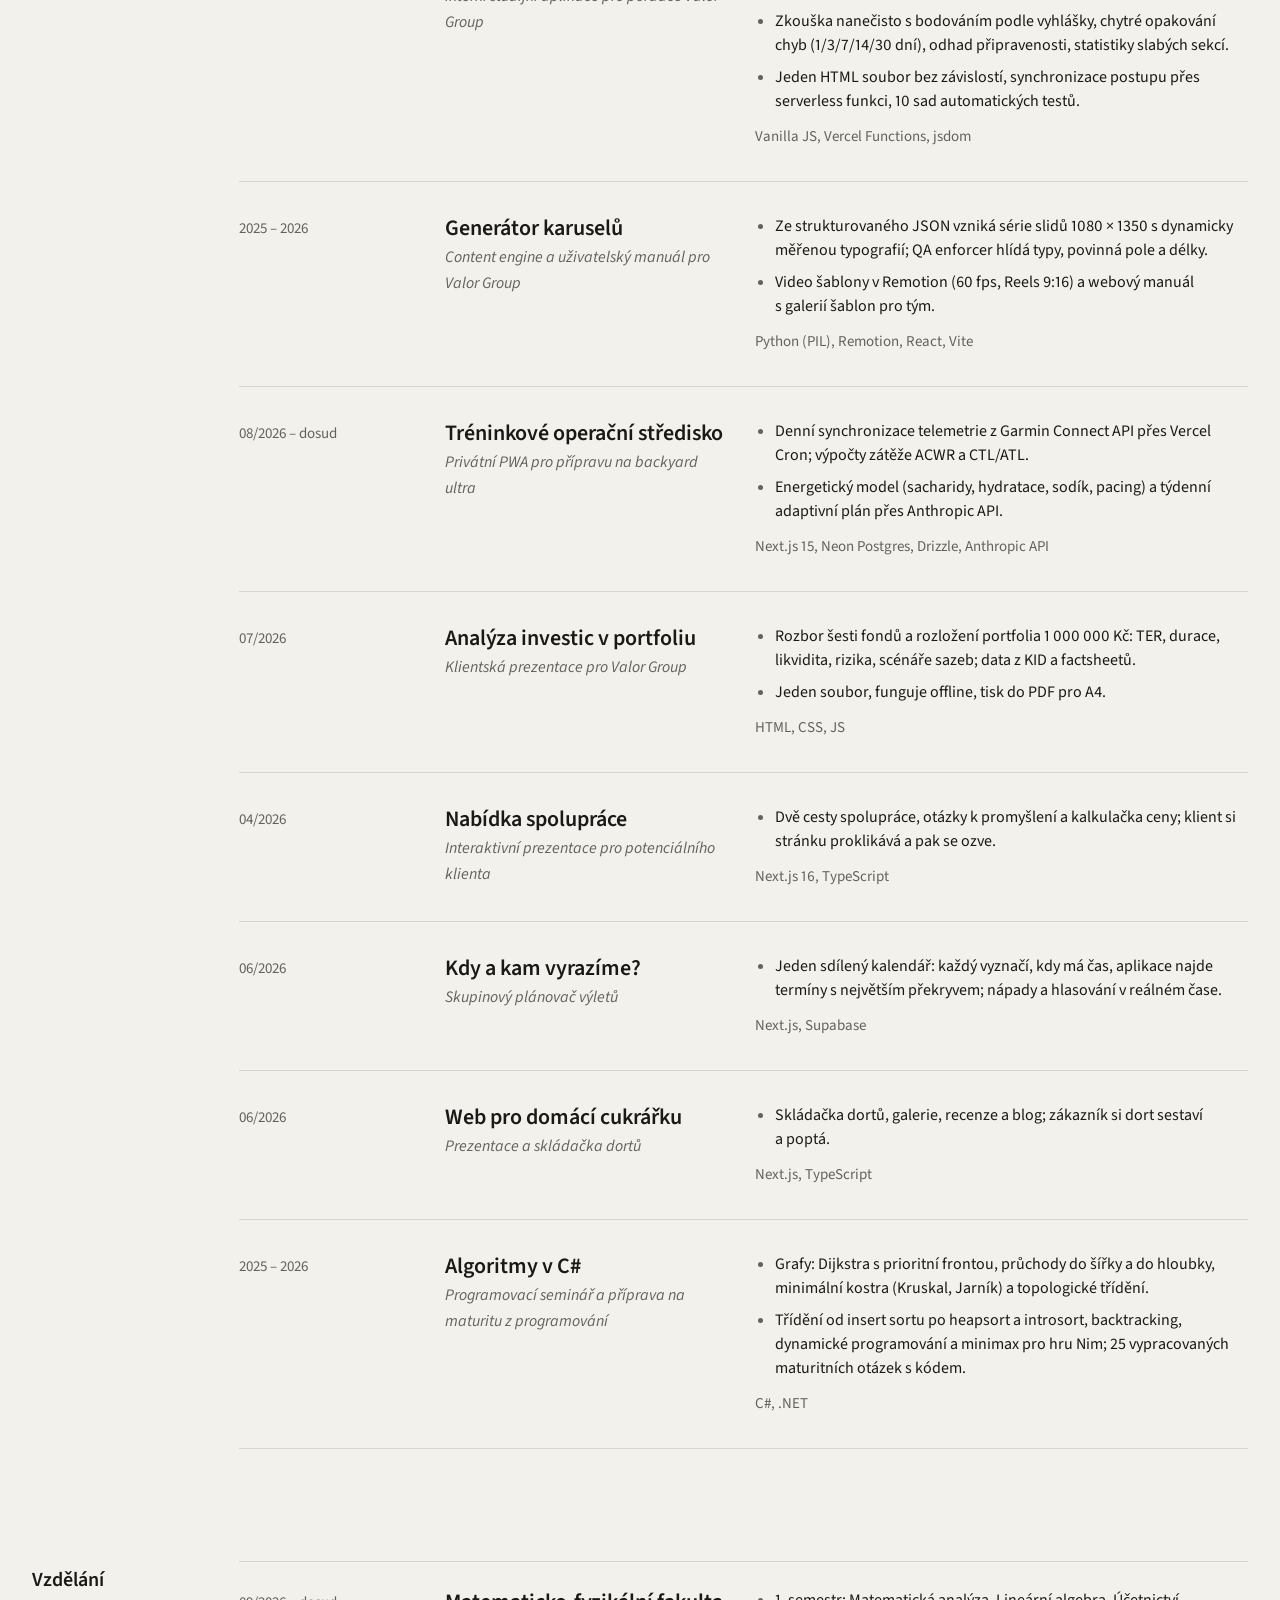
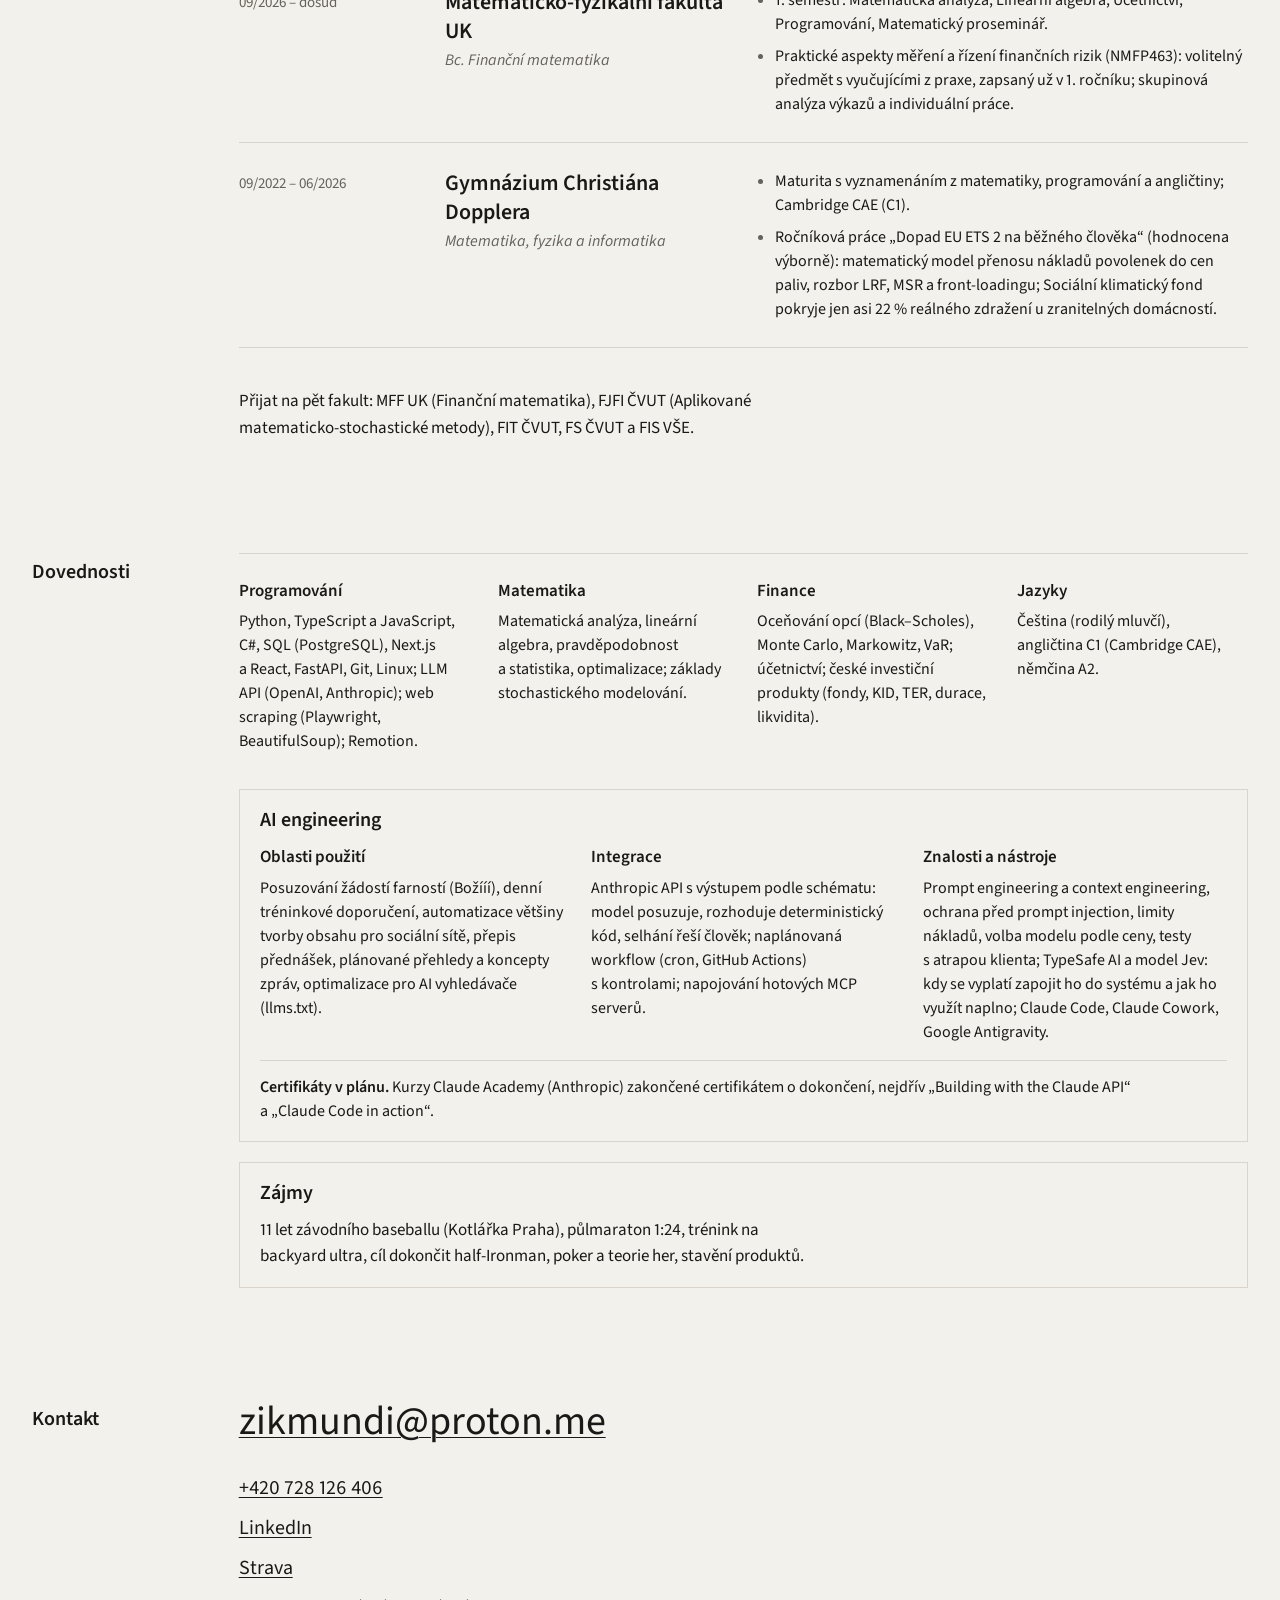
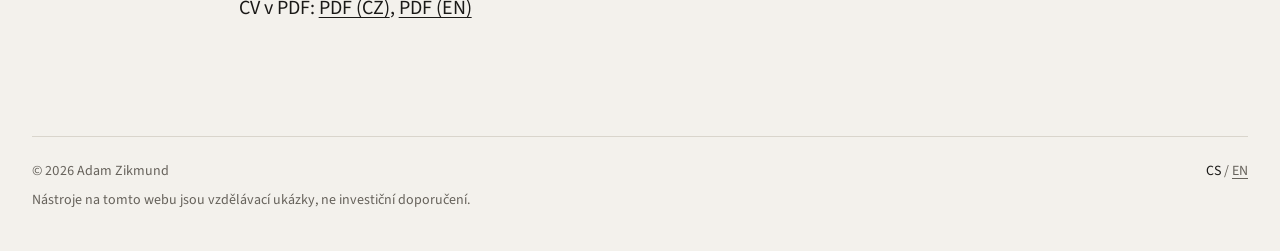
==== commit 04b6e062: "Kresba u stavění softwaru (okno aplikace s grafem) a karta Algoritmy v C# v Projektech (seminář a ma" ====
--- a/a/index.html
+++ b/a/index.html
@@ -407,6 +407,15 @@
           <p class="row-stack">Next.js, TypeScript</p>
         </div>
       </li>
+      <li class="row" data-reveal="row">
+        <div class="row-date"><span>2025 – 2026</span></div>
+        <div class="row-head"><h3>Algoritmy v C#</h3><p class="row-role">Programovací seminář a příprava na maturitu z programování</p></div>
+        <div class="row-body">
+          <ul class="results"><li>Grafy: Dijkstra s prioritní frontou, průchody do šířky a do hloubky, minimální kostra (Kruskal, Jarník) a topologické třídění.</li><li>Třídění od insert sortu po heapsort a introsort, backtracking, dynamické programování a minimax pro hru Nim; 25 vypracovaných maturitních otázek s kódem.</li></ul>
+          
+          <p class="row-stack">C#, .NET</p>
+        </div>
+      </li>
     </ol>
   </div>
 </section>
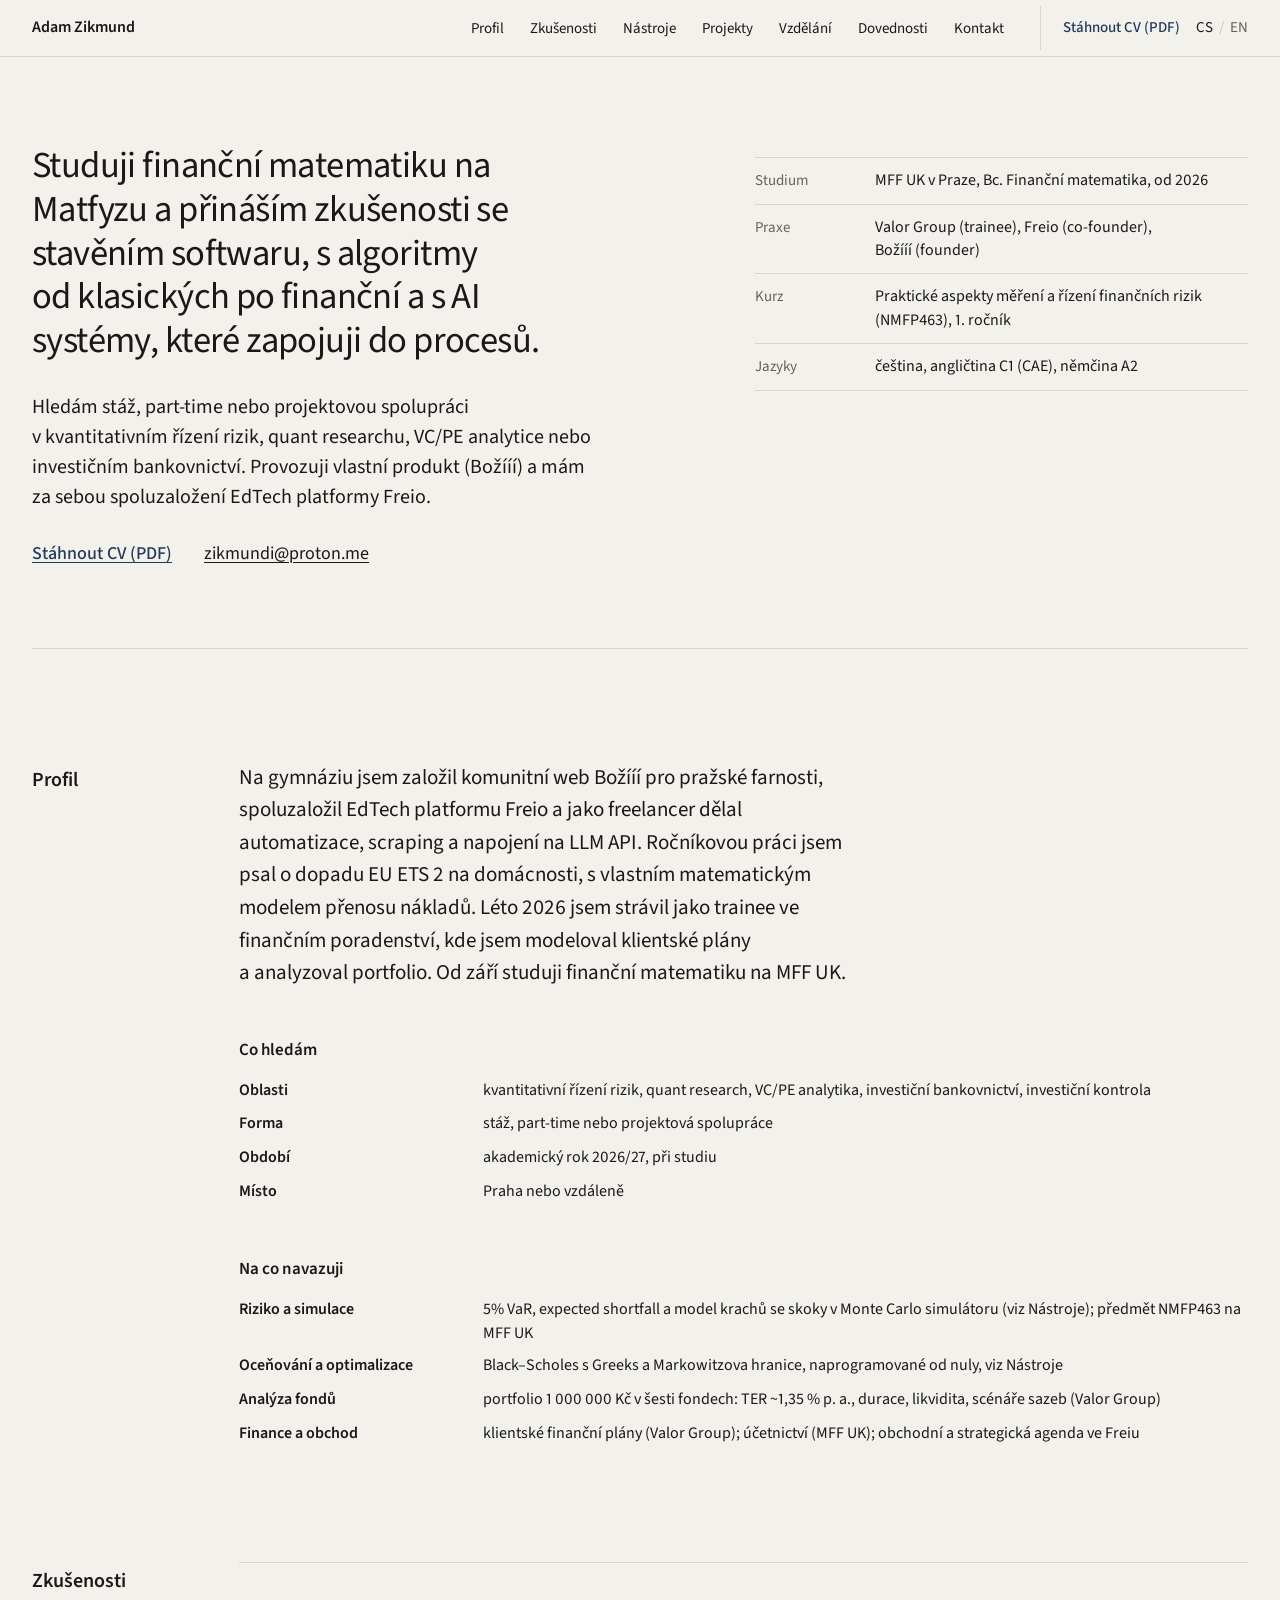
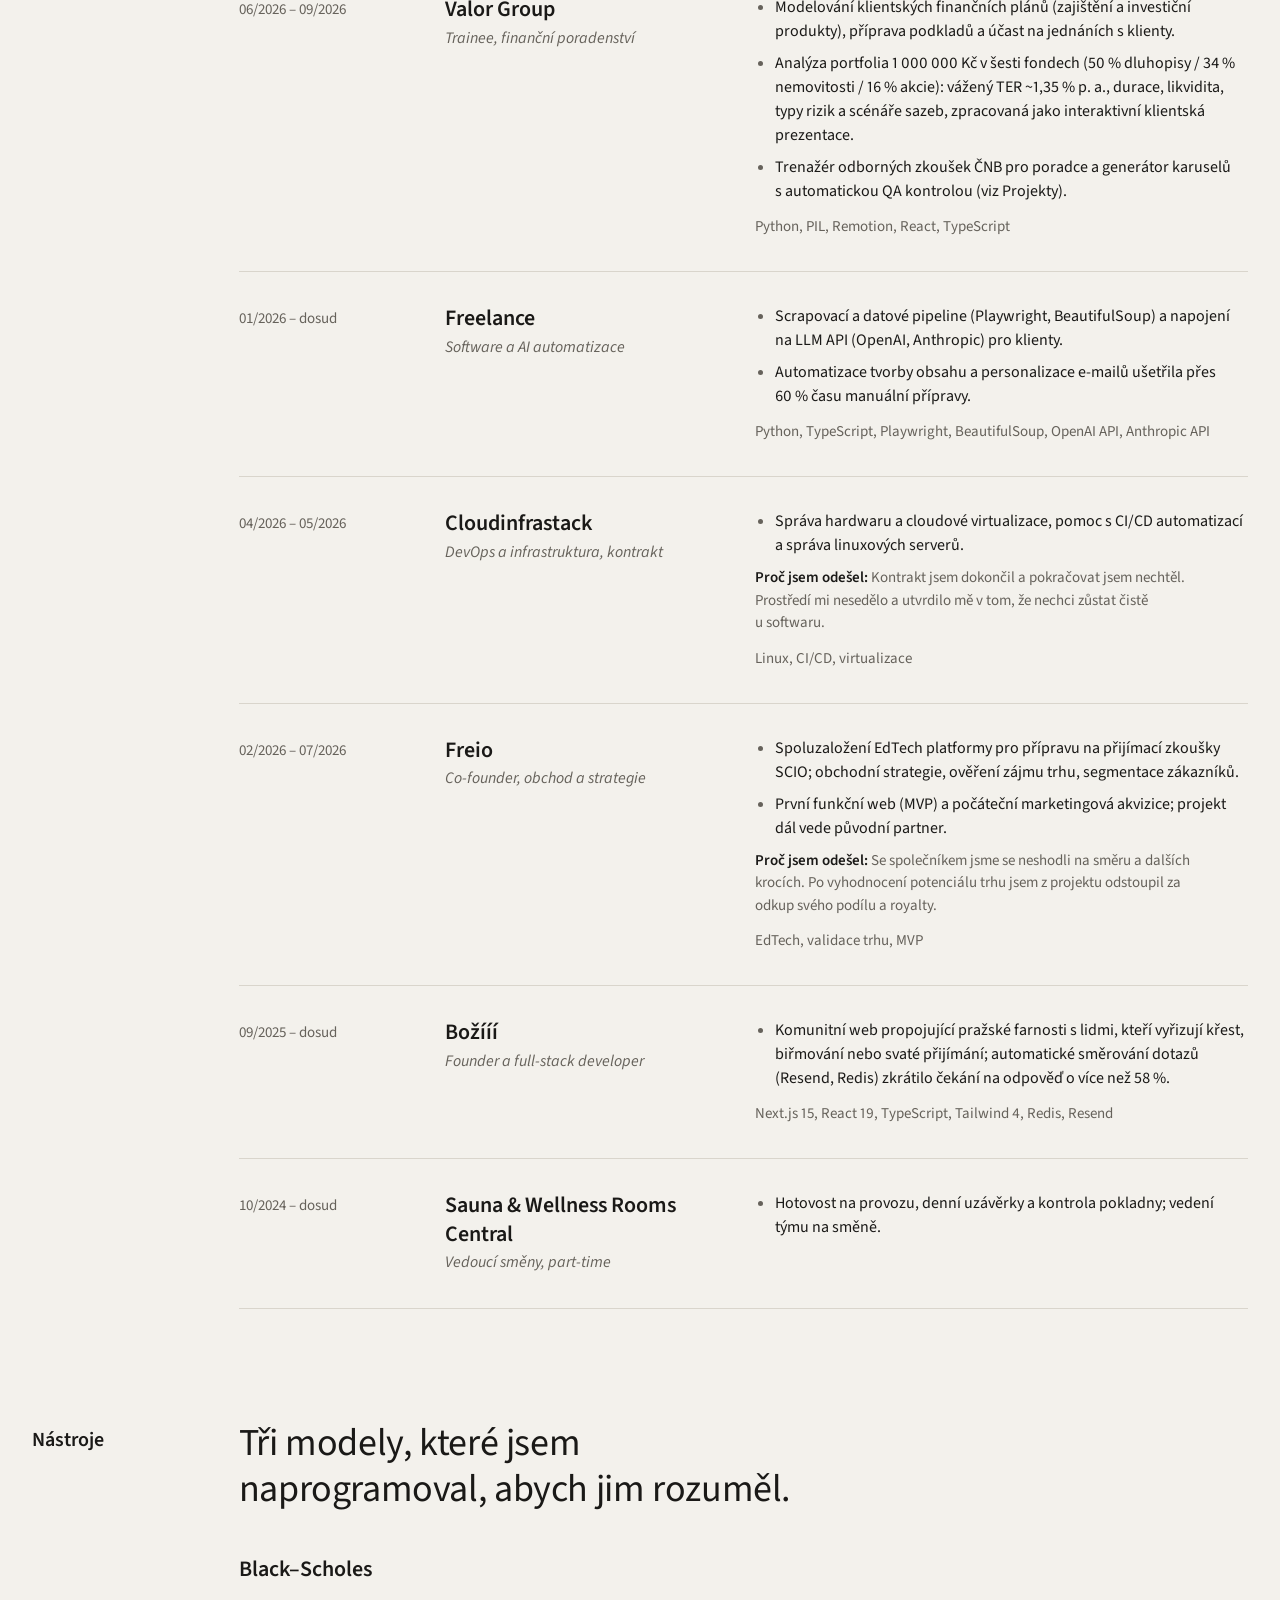
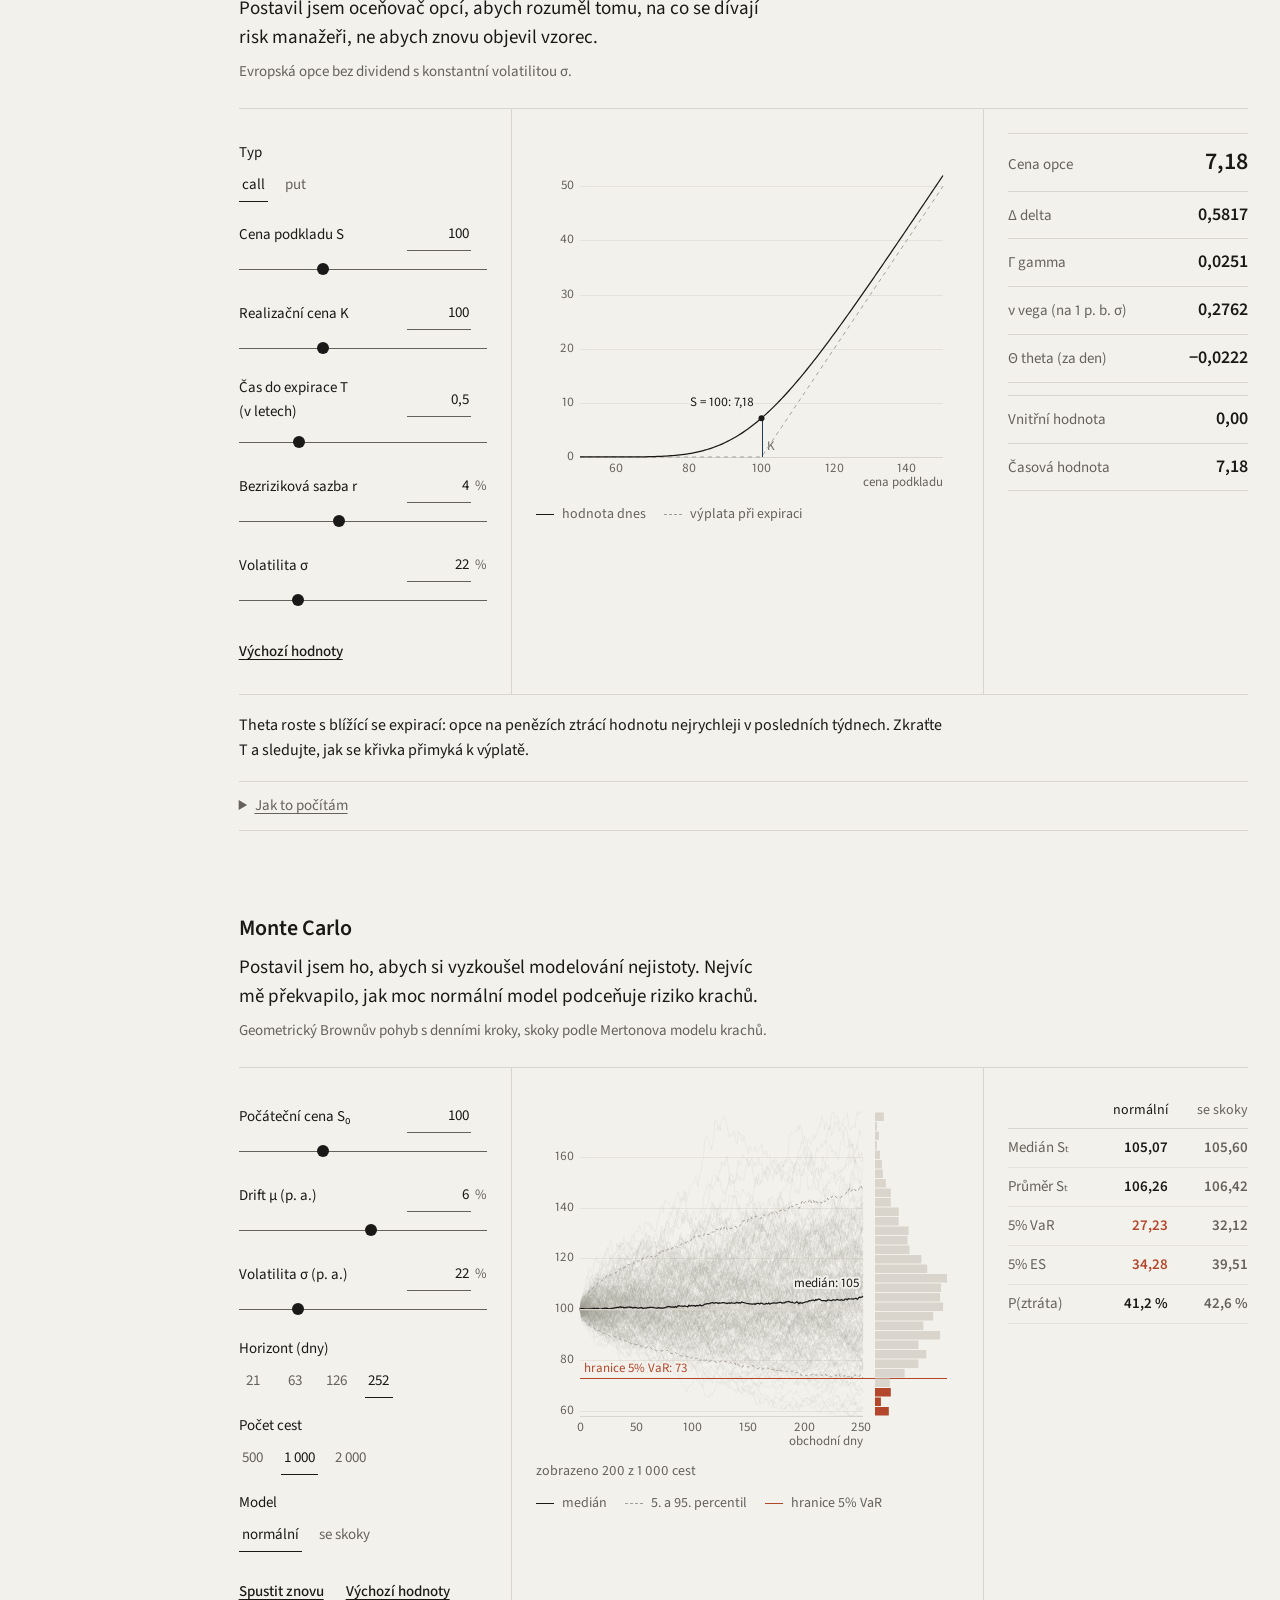
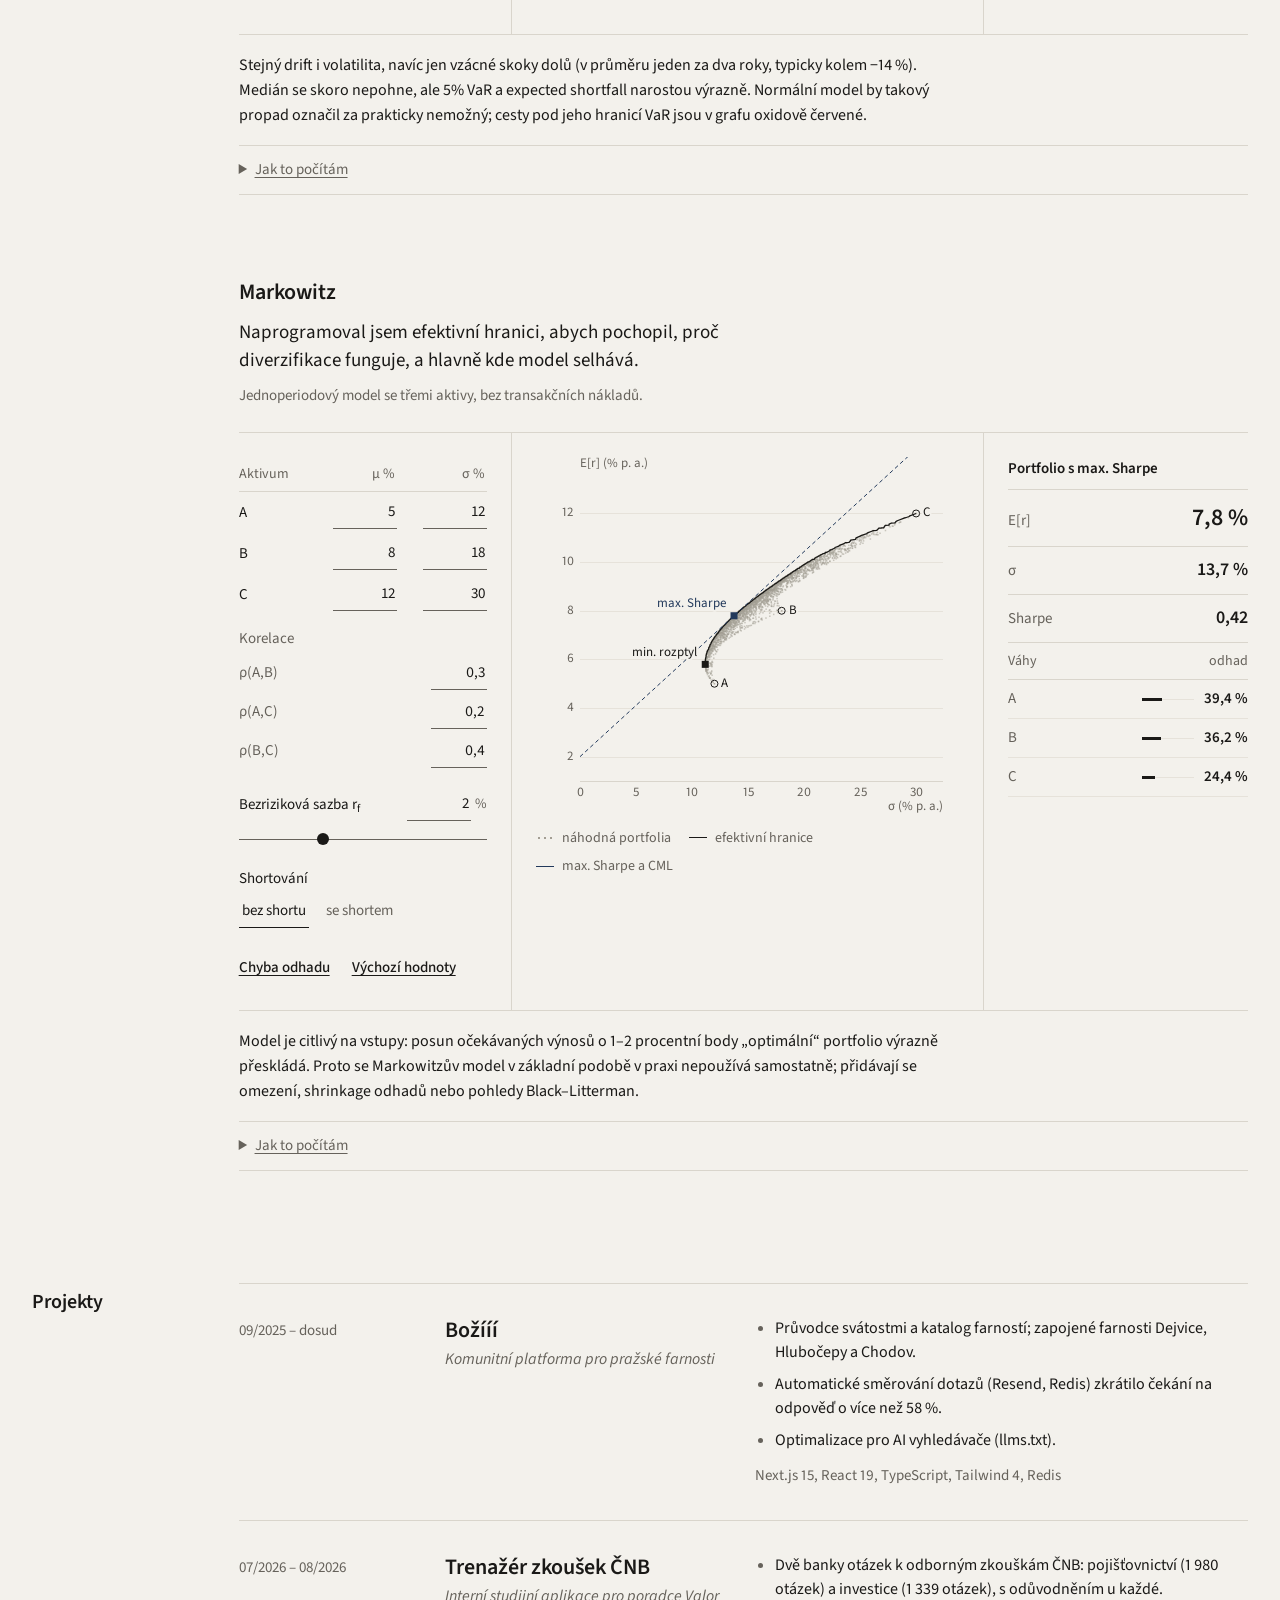
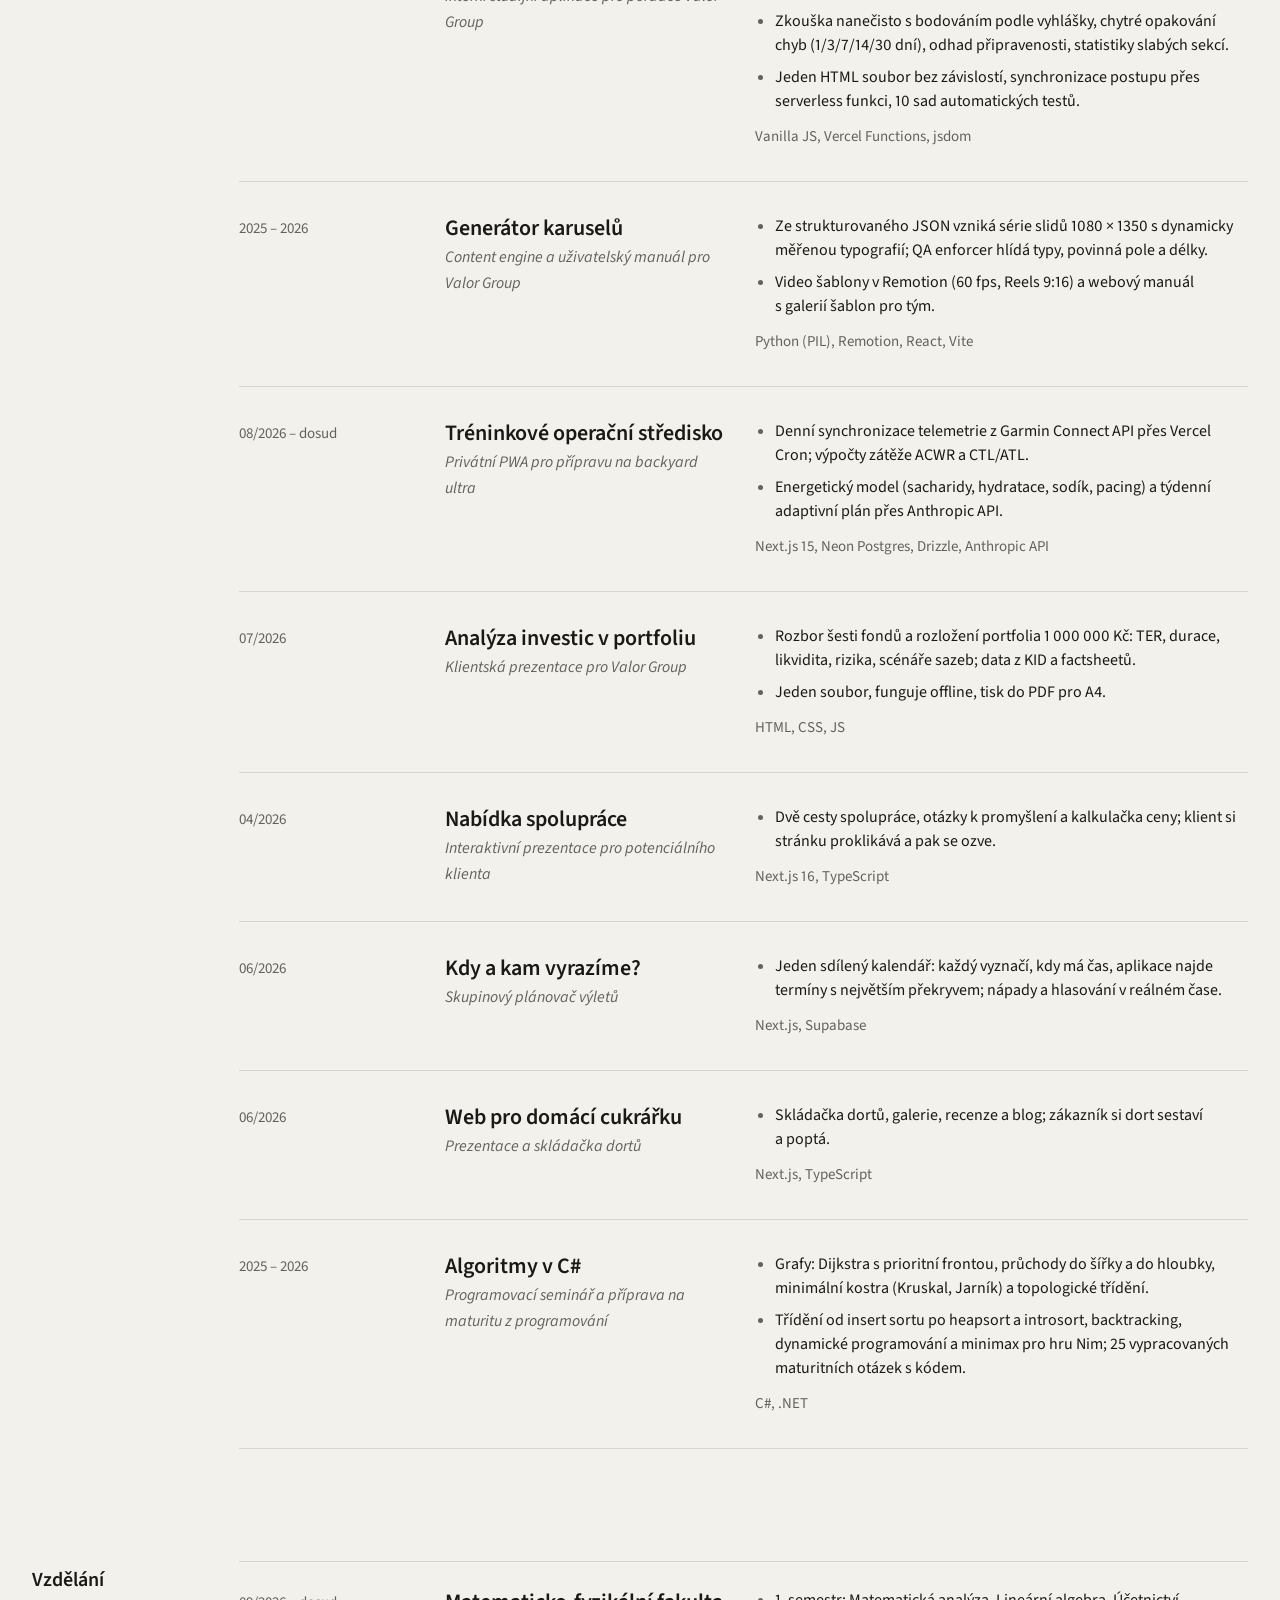
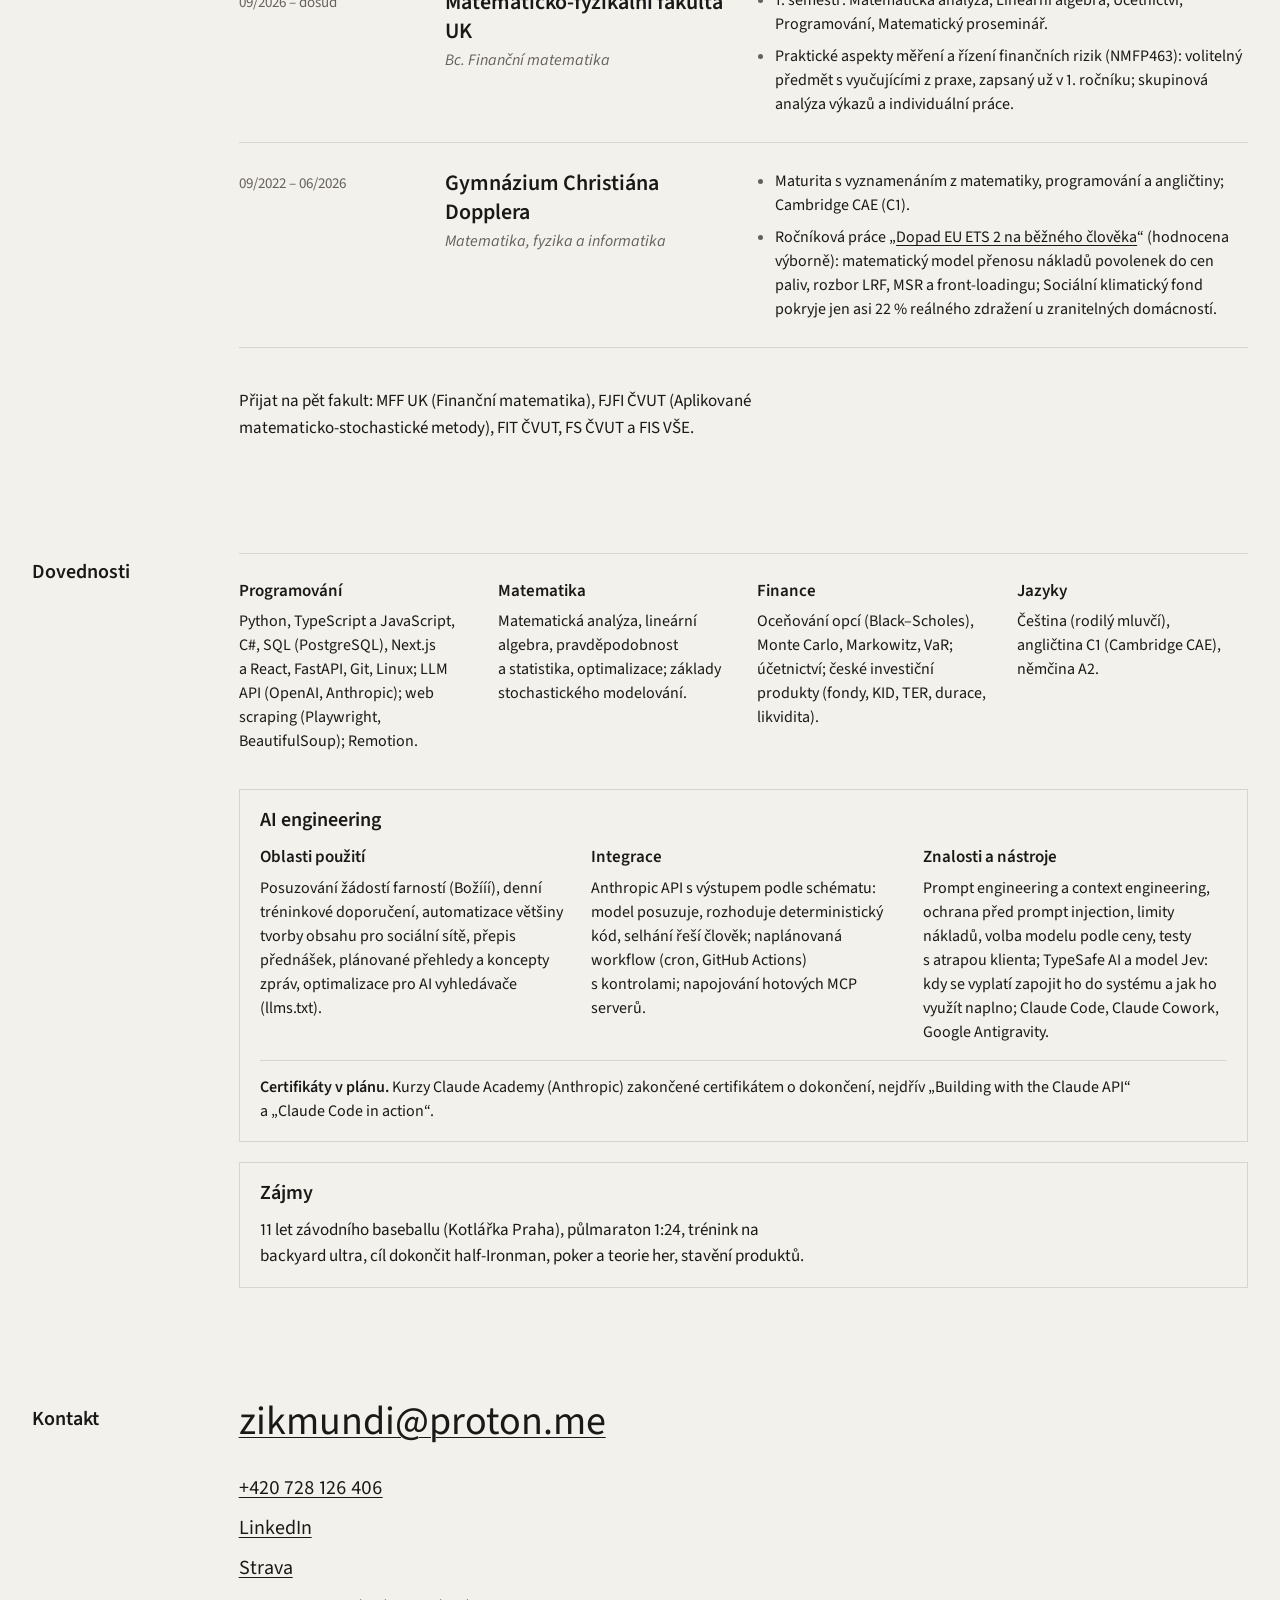
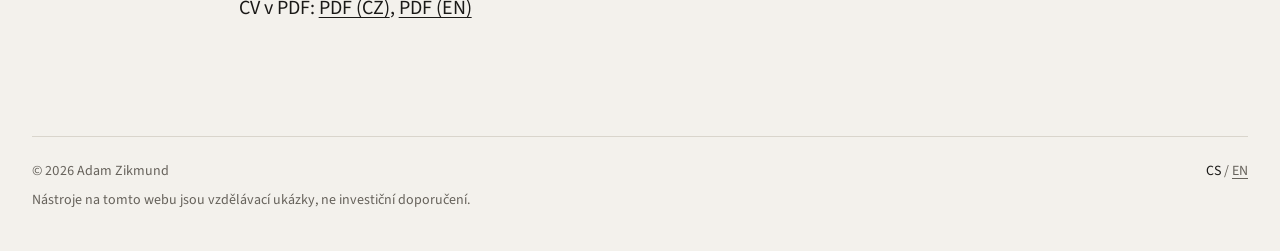
==== commit 1fee1002: "Nová kresba u ročníkové práce (zdražení proti podpoře Sociálního klimatického fondu), práce v PDF s " ====
--- a/a/index.html
+++ b/a/index.html
@@ -106,7 +106,7 @@
           <p class="row-stack">Python, PIL, Remotion, React, TypeScript</p>
         </div>
       </li>
-      <li class="row" data-reveal="row">
+      <li class="row" id="freelance" data-reveal="row">
         <div class="row-date"><span>01/2026 – dosud</span></div>
         <div class="row-head"><h3>Freelance</h3><p class="row-role">Software a AI automatizace</p></div>
         <div class="row-body">
@@ -124,7 +124,7 @@
           <p class="row-stack">Linux, CI/CD, virtualizace</p>
         </div>
       </li>
-      <li class="row" data-reveal="row">
+      <li class="row" id="freio" data-reveal="row">
         <div class="row-date"><span>02/2026 – 07/2026</span></div>
         <div class="row-head"><h3><a href="https://freio.cz" target="_blank" rel="noopener">Freio</a></h3><p class="row-role">Co‑founder, obchod a strategie</p></div>
         <div class="row-body">
@@ -371,7 +371,7 @@
           <p class="row-stack">Next.js 15, Neon Postgres, Drizzle, Anthropic API</p>
         </div>
       </li>
-      <li class="row" data-reveal="row">
+      <li class="row" id="analyza-portfolia" data-reveal="row">
         <div class="row-date"><span>07/2026</span></div>
         <div class="row-head"><h3>Analýza investic v portfoliu</h3><p class="row-role">Klientská prezentace pro Valor Group</p></div>
         <div class="row-body">
@@ -407,7 +407,7 @@
           <p class="row-stack">Next.js, TypeScript</p>
         </div>
       </li>
-      <li class="row" data-reveal="row">
+      <li class="row" id="algoritmy" data-reveal="row">
         <div class="row-date"><span>2025 – 2026</span></div>
         <div class="row-head"><h3>Algoritmy v C#</h3><p class="row-role">Programovací seminář a příprava na maturitu z programování</p></div>
         <div class="row-body">
@@ -423,7 +423,7 @@
   <div class="rail"><h2 id="h-vzdelani">Vzdělání</h2></div>
   <div class="content">
     <ol class="ledger">
-      <li class="row" data-reveal="row">
+      <li class="row" id="mff" data-reveal="row">
         <div class="row-date"><span>09/2026 – dosud</span></div>
         <div class="row-head"><h3>Matematicko-fyzikální fakulta UK</h3><p class="row-role">Bc. Finanční matematika</p></div>
         <div class="row-body">
@@ -432,11 +432,11 @@
           
         </div>
       </li>
-      <li class="row" data-reveal="row">
+      <li class="row" id="gymnazium" data-reveal="row">
         <div class="row-date"><span>09/2022 – 06/2026</span></div>
         <div class="row-head"><h3>Gymnázium Christiána Dopplera</h3><p class="row-role">Matematika, fyzika a informatika</p></div>
         <div class="row-body">
-          <ul class="results"><li>Maturita s vyznamenáním z matematiky, programování a angličtiny; Cambridge CAE (C1).</li><li>Ročníková práce „Dopad EU ETS 2 na běžného člověka“ (hodnocena výborně): matematický model přenosu nákladů povolenek do cen paliv, rozbor LRF, MSR a front‑loadingu; Sociální klimatický fond pokryje jen asi 22 % reálného zdražení u zranitelných domácností.</li></ul>
+          <ul class="results"><li>Maturita s vyznamenáním z matematiky, programování a angličtiny; Cambridge CAE (C1).</li><li>Ročníková práce „<a href="/cv/Adam-Zikmund-Rocnikova-prace-EU-ETS-2.pdf">Dopad EU ETS 2 na běžného člověka</a>“ (hodnocena výborně): matematický model přenosu nákladů povolenek do cen paliv, rozbor LRF, MSR a front‑loadingu; Sociální klimatický fond pokryje jen asi 22 % reálného zdražení u zranitelných domácností.</li></ul>
           
           
         </div>
@@ -454,7 +454,7 @@
       <div class="skill"><dt>Finance</dt><dd>Oceňování opcí (Black–Scholes), Monte Carlo, Markowitz, VaR; účetnictví; české investiční produkty (fondy, KID, TER, durace, likvidita).</dd></div>
       <div class="skill"><dt>Jazyky</dt><dd>Čeština (rodilý mluvčí), angličtina C1 (Cambridge CAE), němčina A2.</dd></div>
     </dl>
-    <div class="card-frame ai-frame">
+    <div class="card-frame ai-frame" id="ai-engineering">
       <h3 class="card-title">AI engineering</h3>
       <dl class="ai-grid">
         <div class="skill"><dt>Oblasti použití</dt><dd>Posuzování žádostí farností (Božííí), denní tréninkové doporučení, automatizace většiny tvorby obsahu pro sociální sítě, přepis přednášek, plánované přehledy a koncepty zpráv, optimalizace pro AI vyhledávače (llms.txt).</dd></div>
